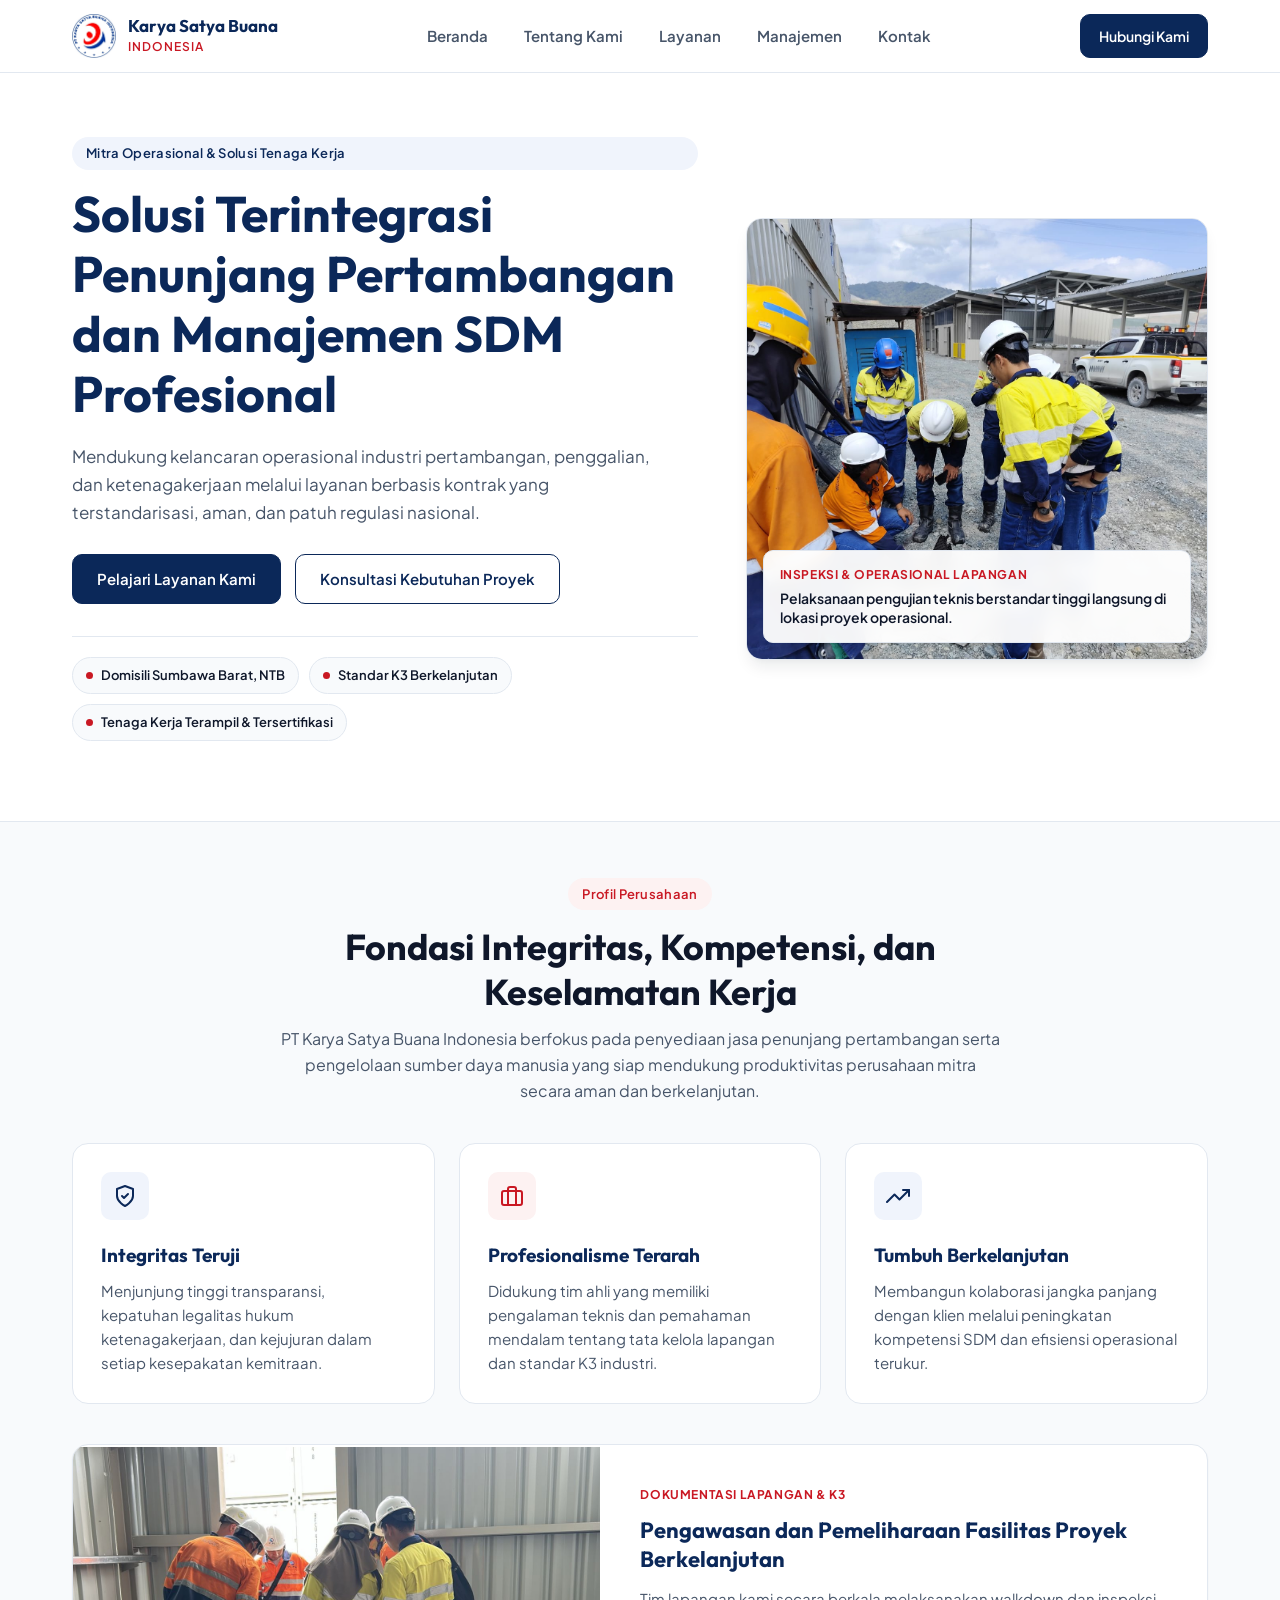
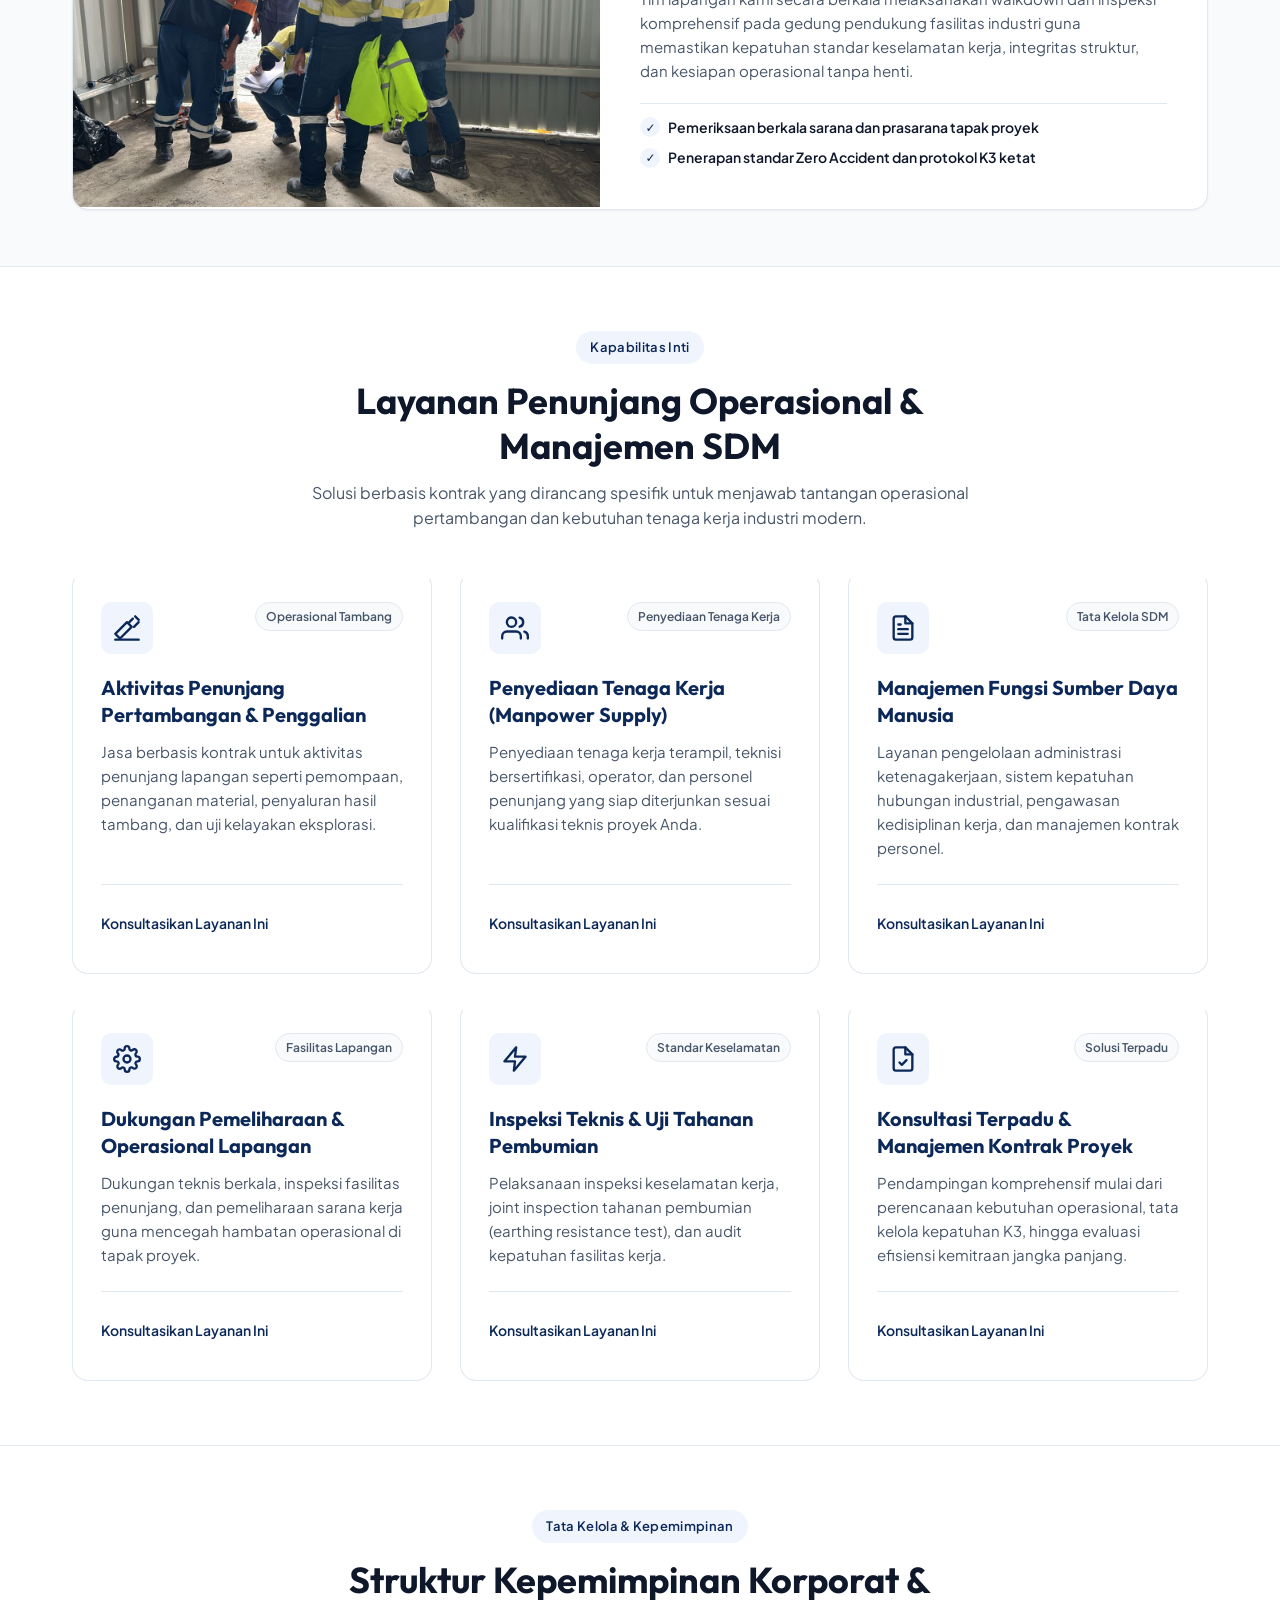
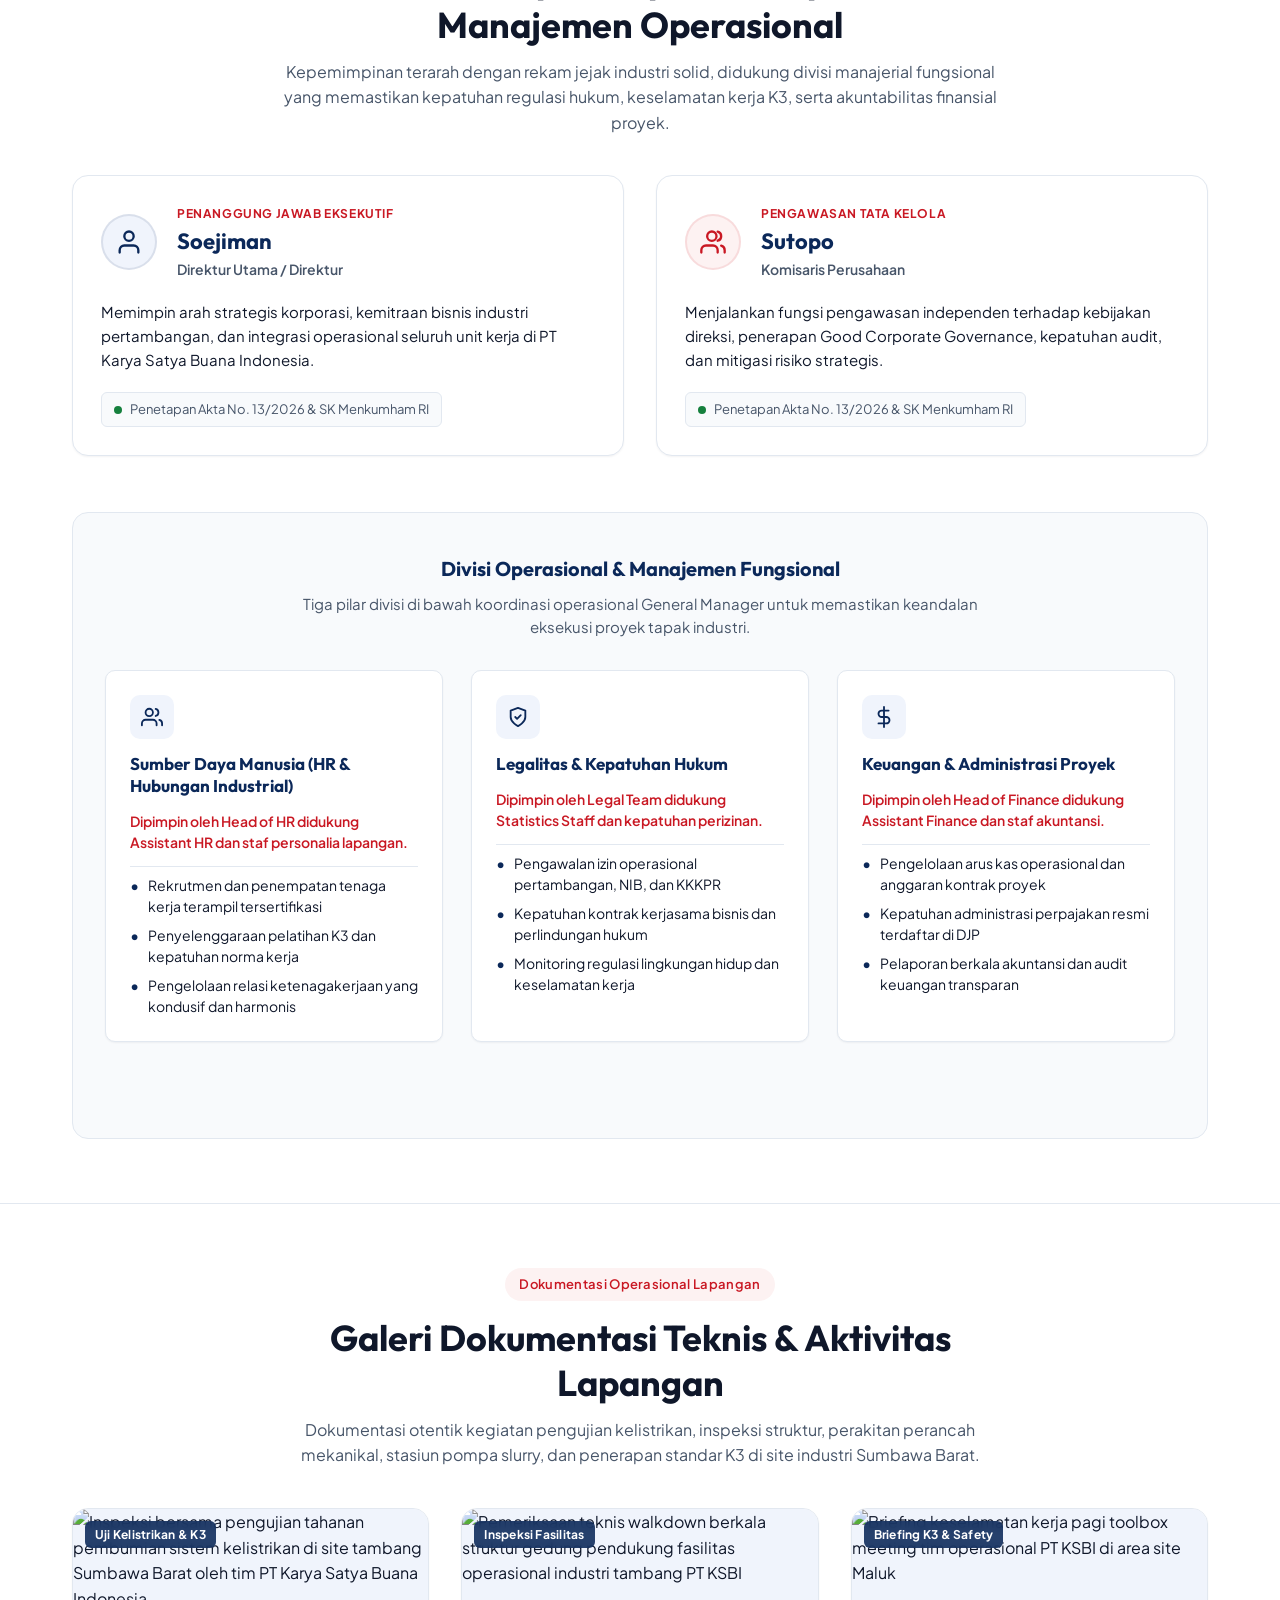
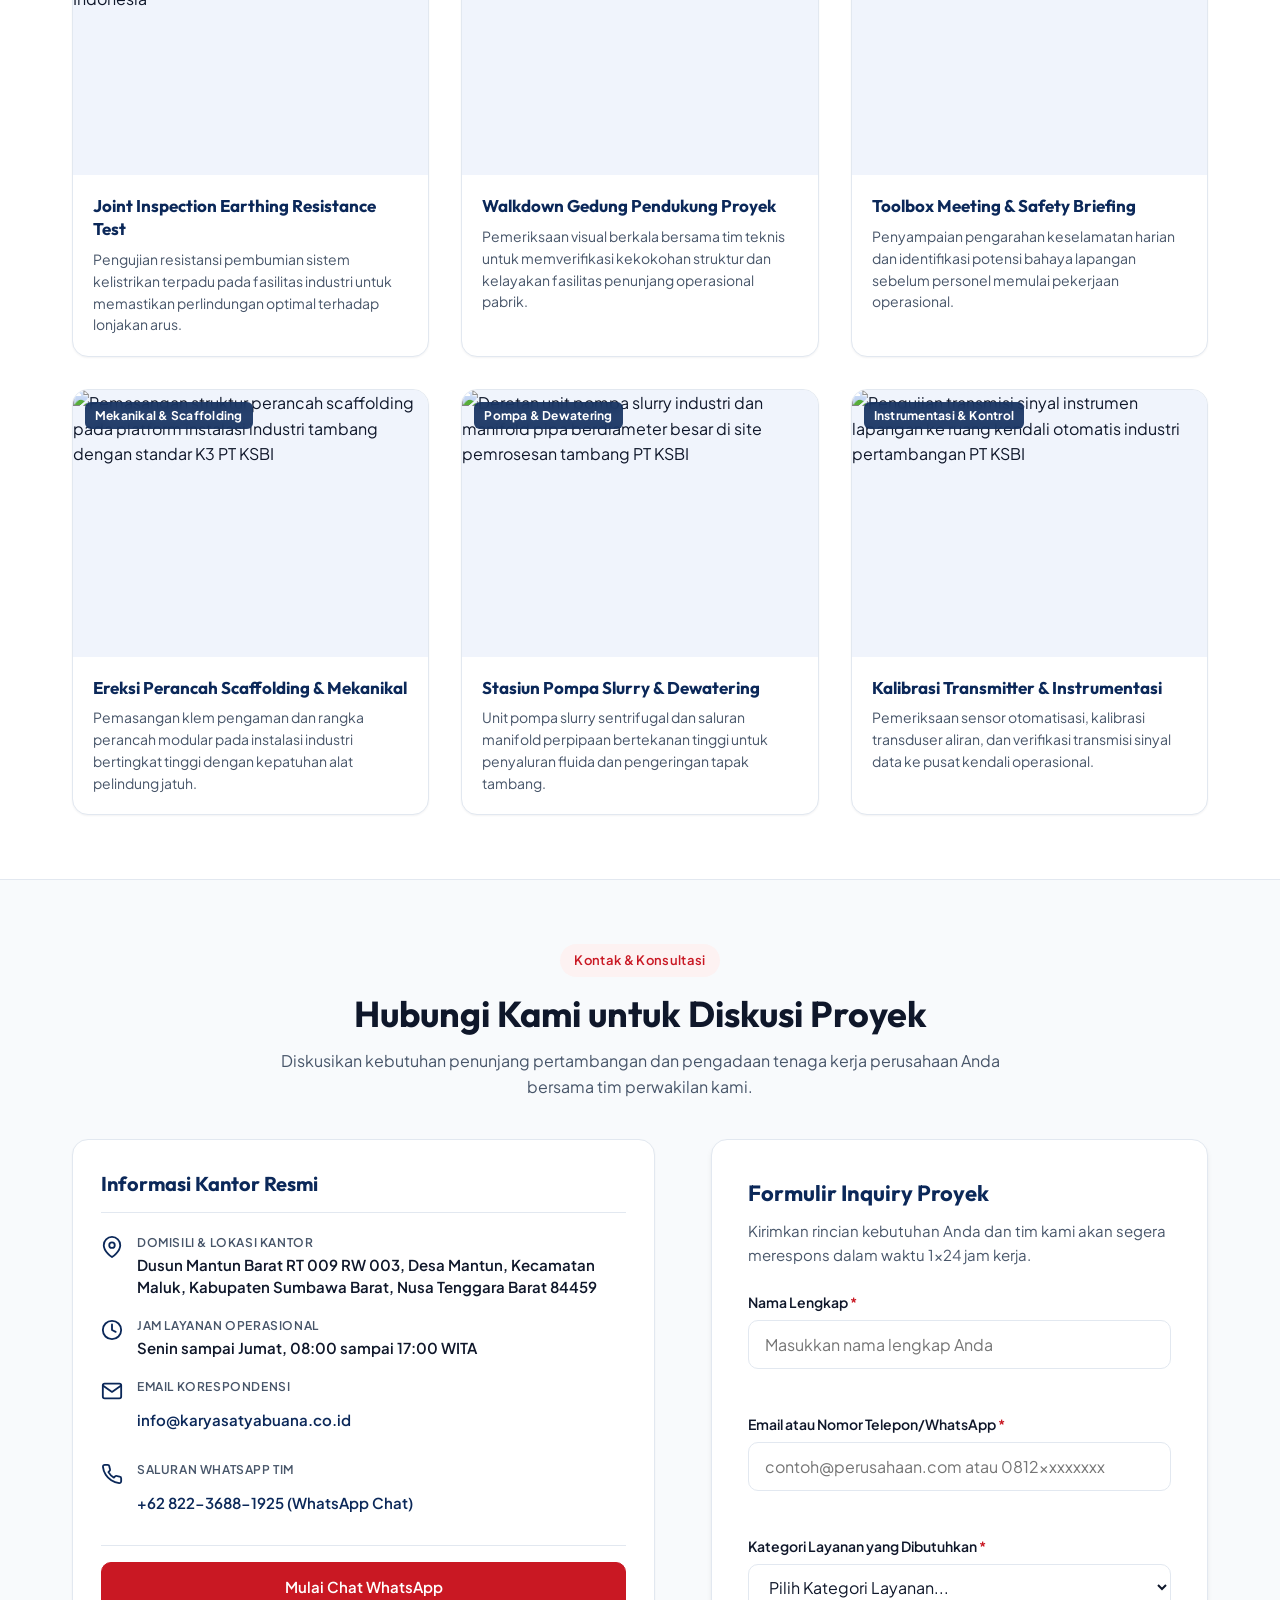
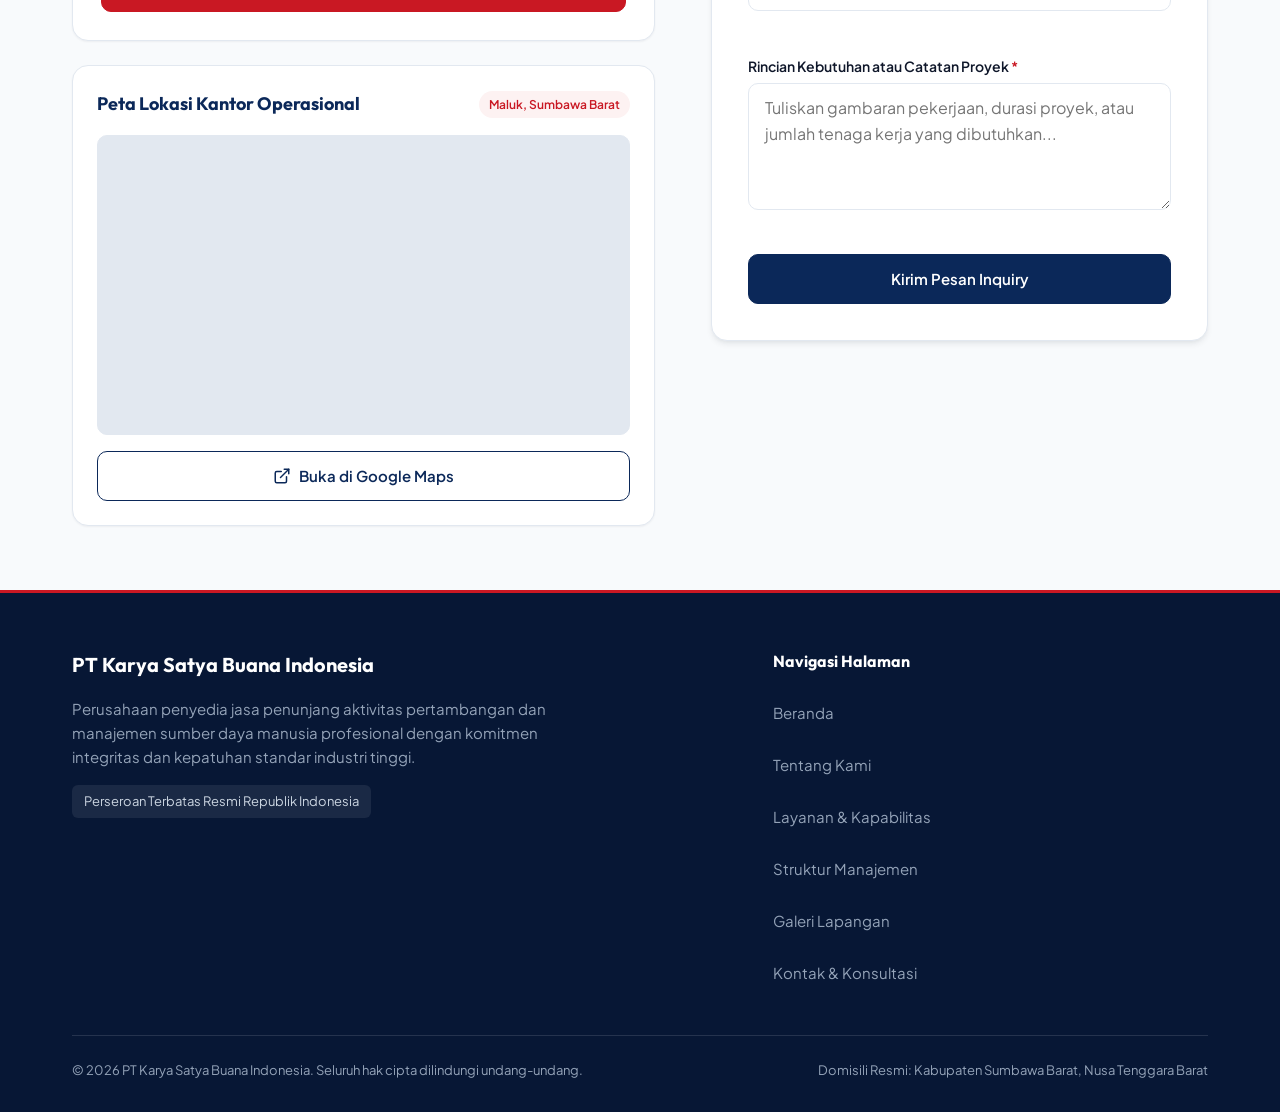
==== index.html @ 4c1ae4a9 "initial commit" ====
<!DOCTYPE html>
<html lang="id">
<head>
  <meta charset="UTF-8">
  <meta name="viewport" content="width=device-width, initial-scale=1.0">
  <title>Penunjang Tambang &amp; SDM | PT Karya Satya Buana Indonesia</title>
  <meta name="description" content="Layanan penunjang pertambangan dan penyediaan tenaga kerja profesional terintegrasi di Sumbawa Barat, NTB. Konsultasikan kebutuhan proyek industri Anda.">
  <meta property="og:title" content="PT Karya Satya Buana Indonesia | Penunjang Pertambangan &amp; Solusi SDM">
  <meta property="og:description" content="Mitra terpercaya untuk layanan penunjang operasional pertambangan dan penyediaan tenaga kerja terampil di Indonesia.">
  <meta property="og:type" content="website">
  <meta property="og:url" content="https://karyasatyabuana.co.id/">
  <meta property="og:image" content="https://karyasatyabuana.co.id/assets/images/hero-inspection.jpeg">
  <meta property="og:image:width" content="1200">
  <meta property="og:image:height" content="630">
  <meta property="og:image:alt" content="Inspeksi operasional lapangan PT Karya Satya Buana Indonesia">
  <meta name="twitter:card" content="summary_large_image">
  <meta name="twitter:title" content="PT Karya Satya Buana Indonesia">
  <meta name="twitter:description" content="Mitra terpercaya untuk layanan penunjang operasional pertambangan dan penyediaan tenaga kerja terampil di Indonesia.">
  <meta name="twitter:image" content="https://karyasatyabuana.co.id/assets/images/hero-inspection.jpeg">
  <link rel="canonical" href="https://karyasatyabuana.co.id/">
  <link rel="icon" type="image/x-icon" href="favicon.ico">
  <link rel="preconnect" href="https://fonts.googleapis.com">
  <link rel="preconnect" href="https://fonts.gstatic.com" crossorigin>
  <link href="https://fonts.googleapis.com/css2?family=Outfit:wght@600;700;800&family=Plus+Jakarta+Sans:wght@400;500;600;700&display=swap" rel="stylesheet">
  <link rel="stylesheet" href="assets/css/style.css">
  <script type="application/ld+json">
  {
    "@context": "https://schema.org",
    "@type": "LocalBusiness",
    "name": "PT Karya Satya Buana Indonesia",
    "legalName": "PT Karya Satya Buana Indonesia",
    "taxID": "1000000010129264",
    "url": "https://karyasatyabuana.co.id/",
    "logo": "https://karyasatyabuana.co.id/assets/images/logo.jpeg",
    "image": "https://karyasatyabuana.co.id/assets/images/hero-inspection.jpeg",
    "description": "Jasa penunjang pertambangan, konstruksi gedung industri, serta penyediaan tenaga kerja profesional dan manajemen SDM terintegrasi di Kabupaten Sumbawa Barat, Nusa Tenggara Barat.",
    "hasMap": "https://www.google.com/maps?q=-8.91113,116.75098",
    "geo": {
      "@type": "GeoCoordinates",
      "latitude": -8.911130,
      "longitude": 116.750980
    },
    "address": {
      "@type": "PostalAddress",
      "streetAddress": "Dusun Mantun Barat, RT 009 RW 003, Desa Mantun",
      "addressLocality": "Maluk, Sumbawa Barat",
      "addressRegion": "Nusa Tenggara Barat",
      "postalCode": "84459",
      "addressCountry": "ID"
    },
    "contactPoint": {
      "@type": "ContactPoint",
      "telephone": "+62-822-3688-1925",
      "contactType": "customer service",
      "email": "info@karyasatyabuana.co.id",
      "availableLanguage": ["Indonesian", "English"]
    },
    "founder": [
      {
        "@type": "Person",
        "name": "Soejiman",
        "jobTitle": "Direktur"
      },
      {
        "@type": "Person",
        "name": "Sutopo",
        "jobTitle": "Komisaris"
      }
    ],
    "employee": [
      {
        "@type": "Person",
        "name": "Soejiman",
        "jobTitle": "Direktur Utama"
      },
      {
        "@type": "Person",
        "name": "Sutopo",
        "jobTitle": "Komisaris Perusahaan"
      }
    ],
    "sameAs": [
      "https://wa.me/6282236881925"
    ],
    "areaServed": "Indonesia",
    "openingHours": "Mo-Fr 08:00-17:00"
  }
  </script>
  <script src="assets/js/main.js" defer></script>
</head>
<body>
  <a href="#main-content" class="skip-link">Menuju ke Konten Utama</a>

  <header class="site-header" id="site-header">
    <div class="container site-header__inner">
      <a href="#hero" class="brand-link" aria-label="Beranda PT Karya Satya Buana Indonesia">
        <img src="assets/images/logo.jpeg" alt="Logo PT Karya Satya Buana Indonesia" class="brand-logo" width="44" height="44">
        <span class="brand-text">
          <span class="brand-text__title">Karya Satya Buana</span>
          <span class="brand-text__subtitle">Indonesia</span>
        </span>
      </a>

      <nav class="desktop-nav" aria-label="Navigasi Utama">
        <ul class="desktop-nav__list">
          <li><a href="#hero" class="nav-link">Beranda</a></li>
          <li><a href="#about" class="nav-link">Tentang Kami</a></li>
          <li><a href="#services" class="nav-link">Layanan</a></li>
          <li><a href="#management" class="nav-link">Manajemen</a></li>
          <li><a href="#contact" class="nav-link">Kontak</a></li>
        </ul>
      </nav>

      <div class="desktop-actions">
        <a href="#contact" class="btn btn--primary btn--compact">Hubungi Kami</a>
      </div>

      <button type="button" class="menu-toggle" id="menu-toggle" aria-expanded="false" aria-controls="mobile-drawer" aria-label="Buka Menu Navigasi">
        <svg class="menu-toggle__icon" viewBox="0 0 24 24" fill="none" stroke="currentColor" stroke-width="2" stroke-linecap="round" stroke-linejoin="round" aria-hidden="true">
          <line x1="3" y1="6" x2="21" y2="6"></line>
          <line x1="3" y1="12" x2="21" y2="12"></line>
          <line x1="3" y1="18" x2="21" y2="18"></line>
        </svg>
      </button>
    </div>
  </header>

  <div class="drawer-backdrop" id="drawer-backdrop" aria-hidden="true"></div>

  <aside class="mobile-drawer" id="mobile-drawer" role="dialog" aria-modal="true" aria-label="Menu Navigasi Mobile" aria-hidden="true">
    <div class="mobile-drawer__header">
      <div class="brand-text">
        <span class="brand-text__title">PT KSBI</span>
        <span class="brand-text__subtitle">Menu Navigasi</span>
      </div>
      <button type="button" class="drawer-close" id="drawer-close" aria-label="Tutup Menu Navigasi">
        <svg viewBox="0 0 24 24" width="22" height="22" fill="none" stroke="currentColor" stroke-width="2" stroke-linecap="round" stroke-linejoin="round" aria-hidden="true">
          <line x1="18" y1="6" x2="6" y2="18"></line>
          <line x1="6" y1="6" x2="18" y2="18"></line>
        </svg>
      </button>
    </div>

    <nav class="mobile-drawer__nav">
      <a href="#hero" class="mobile-nav-link">Beranda</a>
      <a href="#about" class="mobile-nav-link">Tentang Kami</a>
      <a href="#services" class="mobile-nav-link">Layanan</a>
      <a href="#management" class="mobile-nav-link">Manajemen</a>
      <a href="#contact" class="mobile-nav-link">Kontak</a>
    </nav>

    <div class="mobile-drawer__footer">
      <a href="https://wa.me/6282236881925?text=Halo%20Tim%20PT%20Karya%20Satya%20Buana%20Indonesia%2C%20saya%20tertarik%20untuk%20mengetahui%20layanan%20penunjang%20operasional%20perusahaan." class="btn btn--accent btn--compact mobile-nav-link" target="_blank" rel="noopener noreferrer">WhatsApp Cepat</a>
      <a href="#contact" class="btn btn--primary btn--compact mobile-nav-link">Kirim Pesan Inquiry</a>
    </div>
  </aside>

  <main id="main-content" tabindex="-1">

    <section class="hero-section" id="hero" tabindex="-1" aria-labelledby="hero-title">
      <div class="container">
        <div class="hero-grid">
          <div class="hero-content">
            <div class="section-badge">
              <span>Mitra Operasional &amp; Solusi Tenaga Kerja</span>
            </div>
            <h1 class="hero-title" id="hero-title">Solusi Terintegrasi Penunjang Pertambangan dan Manajemen SDM Profesional</h1>
            <p class="hero-lead">Mendukung kelancaran operasional industri pertambangan, penggalian, dan ketenagakerjaan melalui layanan berbasis kontrak yang terstandarisasi, aman, dan patuh regulasi nasional.</p>
            <div class="hero-actions">
              <a href="#services" class="btn btn--primary">Pelajari Layanan Kami</a>
              <a href="#contact" class="btn btn--secondary">Konsultasi Kebutuhan Proyek</a>
            </div>
            <div class="hero-highlights">
              <div class="highlight-pill">
                <span class="highlight-pill__dot" aria-hidden="true"></span>
                <span>Domisili Sumbawa Barat, NTB</span>
              </div>
              <div class="highlight-pill">
                <span class="highlight-pill__dot" aria-hidden="true"></span>
                <span>Standar K3 Berkelanjutan</span>
              </div>
              <div class="highlight-pill">
                <span class="highlight-pill__dot" aria-hidden="true"></span>
                <span>Tenaga Kerja Terampil &amp; Tersertifikasi</span>
              </div>
            </div>
          </div>

          <div class="hero-visual">
            <img src="assets/images/hero-inspection.jpeg" alt="Tim teknisi dan pengawas PT Karya Satya Buana Indonesia saat uji earthing resistance dan inspeksi fasilitas industri" class="hero-visual__image" width="600" height="440">
            <div class="hero-visual__card">
              <div class="hero-visual__badge">Inspeksi &amp; Operasional Lapangan</div>
              <div class="hero-visual__caption">Pelaksanaan pengujian teknis berstandar tinggi langsung di lokasi proyek operasional.</div>
            </div>
          </div>
        </div>
      </div>
    </section>

    <section class="about-section" id="about" tabindex="-1" aria-labelledby="about-title">
      <div class="container">
        <div class="section-header">
          <div class="section-badge section-badge--accent">
            <span>Profil Perusahaan</span>
          </div>
          <h2 class="section-title" id="about-title">Fondasi Integritas, Kompetensi, dan Keselamatan Kerja</h2>
          <p class="section-description">PT Karya Satya Buana Indonesia berfokus pada penyediaan jasa penunjang pertambangan serta pengelolaan sumber daya manusia yang siap mendukung produktivitas perusahaan mitra secara aman dan berkelanjutan.</p>
        </div>

        <div class="about-grid">
          <div class="value-card">
            <div class="value-card__icon-box" aria-hidden="true">
              <svg class="value-card__icon" viewBox="0 0 24 24" fill="none" stroke="currentColor" stroke-width="2" stroke-linecap="round" stroke-linejoin="round">
                <path d="M12 22s8-4 8-10V5l-8-3-8 3v7c0 6 8 10 8 10z"></path>
                <polyline points="9 12 11 14 15 10"></polyline>
              </svg>
            </div>
            <h3 class="value-card__title">Integritas Teruji</h3>
            <p class="value-card__description">Menjunjung tinggi transparansi, kepatuhan legalitas hukum ketenagakerjaan, dan kejujuran dalam setiap kesepakatan kemitraan.</p>
          </div>

          <div class="value-card">
            <div class="value-card__icon-box value-card__icon-box--accent" aria-hidden="true">
              <svg class="value-card__icon" viewBox="0 0 24 24" fill="none" stroke="currentColor" stroke-width="2" stroke-linecap="round" stroke-linejoin="round">
                <rect x="2" y="7" width="20" height="14" rx="2" ry="2"></rect>
                <path d="M16 21V5a2 2 0 0 0-2-2h-4a2 2 0 0 0-2 2v16"></path>
              </svg>
            </div>
            <h3 class="value-card__title">Profesionalisme Terarah</h3>
            <p class="value-card__description">Didukung tim ahli yang memiliki pengalaman teknis dan pemahaman mendalam tentang tata kelola lapangan dan standar K3 industri.</p>
          </div>

          <div class="value-card">
            <div class="value-card__icon-box" aria-hidden="true">
              <svg class="value-card__icon" viewBox="0 0 24 24" fill="none" stroke="currentColor" stroke-width="2" stroke-linecap="round" stroke-linejoin="round">
                <polyline points="23 6 13.5 15.5 8.5 10.5 1 18"></polyline>
                <polyline points="17 6 23 6 23 12"></polyline>
              </svg>
            </div>
            <h3 class="value-card__title">Tumbuh Berkelanjutan</h3>
            <p class="value-card__description">Membangun kolaborasi jangka panjang dengan klien melalui peningkatan kompetensi SDM dan efisiensi operasional terukur.</p>
          </div>
        </div>

        <div class="operation-showcase">
          <div class="operation-showcase__image-container">
            <img src="assets/images/walkdown.jpeg" alt="Dokumentasi walkdown berkala gedung pendukung operasional pertambangan oleh tim PT Karya Satya Buana Indonesia" class="operation-showcase__image" width="560" height="360" loading="lazy">
          </div>
          <div class="operation-showcase__content">
            <span class="operation-showcase__tag">Dokumentasi Lapangan &amp; K3</span>
            <h3 class="operation-showcase__title">Pengawasan dan Pemeliharaan Fasilitas Proyek Berkelanjutan</h3>
            <p class="operation-showcase__description">Tim lapangan kami secara berkala melaksanakan walkdown dan inspeksi komprehensif pada gedung pendukung fasilitas industri guna memastikan kepatuhan standar keselamatan kerja, integritas struktur, dan kesiapan operasional tanpa henti.</p>
            <div class="operation-showcase__points">
              <div class="operation-showcase__point">
                <span class="operation-showcase__bullet" aria-hidden="true">&check;</span>
                <span>Pemeriksaan berkala sarana dan prasarana tapak proyek</span>
              </div>
              <div class="operation-showcase__point">
                <span class="operation-showcase__bullet" aria-hidden="true">&check;</span>
                <span>Penerapan standar Zero Accident dan protokol K3 ketat</span>
              </div>
            </div>
          </div>
        </div>
      </div>
    </section>

    <section class="services-section" id="services" tabindex="-1" aria-labelledby="services-title">
      <div class="container">
        <div class="section-header">
          <div class="section-badge">
            <span>Kapabilitas Inti</span>
          </div>
          <h2 class="section-title" id="services-title">Layanan Penunjang Operasional &amp; Manajemen SDM</h2>
          <p class="section-description">Solusi berbasis kontrak yang dirancang spesifik untuk menjawab tantangan operasional pertambangan dan kebutuhan tenaga kerja industri modern.</p>
        </div>

        <div class="services-grid">
          <article class="service-card">
            <div>
              <div class="service-card__top">
                <div class="service-card__icon-box" aria-hidden="true">
                  <svg class="service-card__icon" viewBox="0 0 24 24" fill="none" stroke="currentColor" stroke-width="2" stroke-linecap="round" stroke-linejoin="round">
                    <path d="M2 17l10-10 4 4-10 10z"></path>
                    <path d="m18 11 4-4"></path>
                    <path d="m14 7 3-3"></path>
                    <path d="m19 2 3 3"></path>
                    <path d="M2 22h20"></path>
                  </svg>
                </div>
                <span class="service-card__tag">Operasional Tambang</span>
              </div>
              <h3 class="service-card__title">Aktivitas Penunjang Pertambangan &amp; Penggalian</h3>
              <p class="service-card__description">Jasa berbasis kontrak untuk aktivitas penunjang lapangan seperti pemompaan, penanganan material, penyaluran hasil tambang, dan uji kelayakan eksplorasi.</p>
            </div>
            <div class="service-card__action">
              <a href="#contact" class="service-card__link" data-service="Aktivitas Penunjang Pertambangan">Konsultasikan Layanan Ini</a>
            </div>
          </article>

          <article class="service-card">
            <div>
              <div class="service-card__top">
                <div class="service-card__icon-box" aria-hidden="true">
                  <svg class="service-card__icon" viewBox="0 0 24 24" fill="none" stroke="currentColor" stroke-width="2" stroke-linecap="round" stroke-linejoin="round">
                    <path d="M17 21v-2a4 4 0 0 0-4-4H5a4 4 0 0 0-4 4v2"></path>
                    <circle cx="9" cy="7" r="4"></circle>
                    <path d="M23 21v-2a4 4 0 0 0-3-3.87"></path>
                    <path d="M16 3.13a4 4 0 0 1 0 7.75"></path>
                  </svg>
                </div>
                <span class="service-card__tag">Penyediaan Tenaga Kerja</span>
              </div>
              <h3 class="service-card__title">Penyediaan Tenaga Kerja (Manpower Supply)</h3>
              <p class="service-card__description">Penyediaan tenaga kerja terampil, teknisi bersertifikasi, operator, dan personel penunjang yang siap diterjunkan sesuai kualifikasi teknis proyek Anda.</p>
            </div>
            <div class="service-card__action">
              <a href="#contact" class="service-card__link" data-service="Penyediaan Tenaga Kerja">Konsultasikan Layanan Ini</a>
            </div>
          </article>

          <article class="service-card">
            <div>
              <div class="service-card__top">
                <div class="service-card__icon-box" aria-hidden="true">
                  <svg class="service-card__icon" viewBox="0 0 24 24" fill="none" stroke="currentColor" stroke-width="2" stroke-linecap="round" stroke-linejoin="round">
                    <path d="M14 2H6a2 2 0 0 0-2 2v16a2 2 0 0 0 2 2h12a2 2 0 0 0 2-2V8z"></path>
                    <polyline points="14 2 14 8 20 8"></polyline>
                    <line x1="16" y1="13" x2="8" y2="13"></line>
                    <line x1="16" y1="17" x2="8" y2="17"></line>
                    <polyline points="10 9 9 9 8 9"></polyline>
                  </svg>
                </div>
                <span class="service-card__tag">Tata Kelola SDM</span>
              </div>
              <h3 class="service-card__title">Manajemen Fungsi Sumber Daya Manusia</h3>
              <p class="service-card__description">Layanan pengelolaan administrasi ketenagakerjaan, sistem kepatuhan hubungan industrial, pengawasan kedisiplinan kerja, dan manajemen kontrak personel.</p>
            </div>
            <div class="service-card__action">
              <a href="#contact" class="service-card__link" data-service="Manajemen Fungsi SDM">Konsultasikan Layanan Ini</a>
            </div>
          </article>

          <article class="service-card">
            <div>
              <div class="service-card__top">
                <div class="service-card__icon-box" aria-hidden="true">
                  <svg class="service-card__icon" viewBox="0 0 24 24" fill="none" stroke="currentColor" stroke-width="2" stroke-linecap="round" stroke-linejoin="round">
                    <circle cx="12" cy="12" r="3"></circle>
                    <path d="M19.4 15a1.65 1.65 0 0 0 .33 1.82l.06.06a2 2 0 0 1 0 2.83 2 2 0 0 1-2.83 0l-.06-.06a1.65 1.65 0 0 0-1.82-.33 1.65 1.65 0 0 0-1 1.51V21a2 2 0 0 1-2 2 2 2 0 0 1-2-2v-.09A1.65 1.65 0 0 0 9 19.4a1.65 1.65 0 0 0-1.82.33l-.06.06a2 2 0 0 1-2.83 0 2 2 0 0 1 0-2.83l.06-.06a1.65 1.65 0 0 0 .33-1.82 1.65 1.65 0 0 0-1.51-1H3a2 2 0 0 1-2-2 2 2 0 0 1 2-2h.09A1.65 1.65 0 0 0 4.6 9a1.65 1.65 0 0 0-.33-1.82l-.06-.06a2 2 0 0 1 0-2.83 2 2 0 0 1 2.83 0l.06.06a1.65 1.65 0 0 0 1.82.33H9a1.65 1.65 0 0 0 1-1.51V3a2 2 0 0 1 2-2 2 2 0 0 1 2 2v.09a1.65 1.65 0 0 0 1 1.51 1.65 1.65 0 0 0 1.82-.33l.06-.06a2 2 0 0 1 2.83 0 2 2 0 0 1 0 2.83l-.06.06a1.65 1.65 0 0 0-.33 1.82V9a1.65 1.65 0 0 0 1.51 1H21a2 2 0 0 1 2 2 2 2 0 0 1-2 2h-.09a1.65 1.65 0 0 0-1.51 1z"></path>
                  </svg>
                </div>
                <span class="service-card__tag">Fasilitas Lapangan</span>
              </div>
              <h3 class="service-card__title">Dukungan Pemeliharaan &amp; Operasional Lapangan</h3>
              <p class="service-card__description">Dukungan teknis berkala, inspeksi fasilitas penunjang, dan pemeliharaan sarana kerja guna mencegah hambatan operasional di tapak proyek.</p>
            </div>
            <div class="service-card__action">
              <a href="#contact" class="service-card__link" data-service="Pemeliharaan Lapangan">Konsultasikan Layanan Ini</a>
            </div>
          </article>

          <article class="service-card">
            <div>
              <div class="service-card__top">
                <div class="service-card__icon-box" aria-hidden="true">
                  <svg class="service-card__icon" viewBox="0 0 24 24" fill="none" stroke="currentColor" stroke-width="2" stroke-linecap="round" stroke-linejoin="round">
                    <polygon points="13 2 3 14 12 14 11 22 21 10 12 10 13 2"></polygon>
                  </svg>
                </div>
                <span class="service-card__tag">Standar Keselamatan</span>
              </div>
              <h3 class="service-card__title">Inspeksi Teknis &amp; Uji Tahanan Pembumian</h3>
              <p class="service-card__description">Pelaksanaan inspeksi keselamatan kerja, joint inspection tahanan pembumian (earthing resistance test), dan audit kepatuhan fasilitas kerja.</p>
            </div>
            <div class="service-card__action">
              <a href="#contact" class="service-card__link" data-service="Inspeksi Teknis">Konsultasikan Layanan Ini</a>
            </div>
          </article>

          <article class="service-card">
            <div>
              <div class="service-card__top">
                <div class="service-card__icon-box" aria-hidden="true">
                  <svg class="service-card__icon" viewBox="0 0 24 24" fill="none" stroke="currentColor" stroke-width="2" stroke-linecap="round" stroke-linejoin="round">
                    <path d="M14 2H6a2 2 0 0 0-2 2v16a2 2 0 0 0 2 2h12a2 2 0 0 0 2-2V8z"></path>
                    <polyline points="14 2 14 8 20 8"></polyline>
                    <path d="M9 15l2 2 4-4"></path>
                  </svg>
                </div>
                <span class="service-card__tag">Solusi Terpadu</span>
              </div>
              <h3 class="service-card__title">Konsultasi Terpadu &amp; Manajemen Kontrak Proyek</h3>
              <p class="service-card__description">Pendampingan komprehensif mulai dari perencanaan kebutuhan operasional, tata kelola kepatuhan K3, hingga evaluasi efisiensi kemitraan jangka panjang.</p>
            </div>
            <div class="service-card__action">
              <a href="#contact" class="service-card__link" data-service="Konsultasi Terpadu">Konsultasikan Layanan Ini</a>
            </div>
          </article>
        </div>
      </div>
    </section>

    <section class="management-section" id="management" tabindex="-1" aria-labelledby="management-title">
      <div class="container">
        <div class="section-header">
          <div class="section-badge">
            <span>Tata Kelola &amp; Kepemimpinan</span>
          </div>
          <h2 class="section-title" id="management-title">Struktur Kepemimpinan Korporat &amp; Manajemen Operasional</h2>
          <p class="section-description">Kepemimpinan terarah dengan rekam jejak industri solid, didukung divisi manajerial fungsional yang memastikan kepatuhan regulasi hukum, keselamatan kerja K3, serta akuntabilitas finansial proyek.</p>
        </div>

        <div class="leadership-grid management-grid">
          <article class="leadership-card management-card">
            <div class="leadership-card__header">
              <div class="leadership-card__avatar-box" aria-hidden="true">
                <svg class="leadership-card__avatar-icon" viewBox="0 0 24 24" fill="none" stroke="currentColor" stroke-width="2" stroke-linecap="round" stroke-linejoin="round">
                  <path d="M20 21v-2a4 4 0 0 0-4-4H8a4 4 0 0 0-4 4v2"></path>
                  <circle cx="12" cy="7" r="4"></circle>
                </svg>
              </div>
              <div class="leadership-card__meta">
                <span class="leadership-card__role-tag">Penanggung Jawab Eksekutif</span>
                <h3 class="leadership-card__name">Soejiman</h3>
                <div class="leadership-card__position">Direktur Utama / Direktur</div>
              </div>
            </div>
            <p class="leadership-card__bio">Memimpin arah strategis korporasi, kemitraan bisnis industri pertambangan, dan integrasi operasional seluruh unit kerja di PT Karya Satya Buana Indonesia.</p>
            <div class="leadership-card__legal-badge">
              <span class="legal-badge__dot" aria-hidden="true"></span>
              <span>Penetapan Akta No. 13/2026 &amp; SK Menkumham RI</span>
            </div>
          </article>

          <article class="leadership-card management-card">
            <div class="leadership-card__header">
              <div class="leadership-card__avatar-box leadership-card__avatar-box--accent" aria-hidden="true">
                <svg class="leadership-card__avatar-icon" viewBox="0 0 24 24" fill="none" stroke="currentColor" stroke-width="2" stroke-linecap="round" stroke-linejoin="round">
                  <path d="M16 21v-2a4 4 0 0 0-4-4H6a4 4 0 0 0-4 4v2"></path>
                  <circle cx="11" cy="7" r="4"></circle>
                  <path d="M22 21v-2a4 4 0 0 0-3-3.87"></path>
                  <path d="M16 3.13a4 4 0 0 1 0 7.75"></path>
                </svg>
              </div>
              <div class="leadership-card__meta">
                <span class="leadership-card__role-tag">Pengawasan Tata Kelola</span>
                <h3 class="leadership-card__name">Sutopo</h3>
                <div class="leadership-card__position">Komisaris Perusahaan</div>
              </div>
            </div>
            <p class="leadership-card__bio">Menjalankan fungsi pengawasan independen terhadap kebijakan direksi, penerapan Good Corporate Governance, kepatuhan audit, dan mitigasi risiko strategis.</p>
            <div class="leadership-card__legal-badge">
              <span class="legal-badge__dot" aria-hidden="true"></span>
              <span>Penetapan Akta No. 13/2026 &amp; SK Menkumham RI</span>
            </div>
          </article>
        </div>

        <div class="management-divisions">
          <div class="divisions-header">
            <h3 class="divisions-title">Divisi Operasional &amp; Manajemen Fungsional</h3>
            <p class="divisions-subtitle">Tiga pilar divisi di bawah koordinasi operasional General Manager untuk memastikan keandalan eksekusi proyek tapak industri.</p>
          </div>

          <div class="divisions-grid management-grid">
            <div class="division-card management-card">
              <div class="division-card__icon-box" aria-hidden="true">
                <svg class="division-card__icon" viewBox="0 0 24 24" fill="none" stroke="currentColor" stroke-width="2" stroke-linecap="round" stroke-linejoin="round">
                  <path d="M17 21v-2a4 4 0 0 0-4-4H5a4 4 0 0 0-4 4v2"></path>
                  <circle cx="9" cy="7" r="4"></circle>
                  <path d="M23 21v-2a4 4 0 0 0-3-3.87"></path>
                  <path d="M16 3.13a4 4 0 0 1 0 7.75"></path>
                </svg>
              </div>
              <h4 class="division-card__title">Sumber Daya Manusia (HR &amp; Hubungan Industrial)</h4>
              <p class="division-card__lead">Dipimpin oleh Head of HR didukung Assistant HR dan staf personalia lapangan.</p>
              <ul class="division-card__list">
                <li>Rekrutmen dan penempatan tenaga kerja terampil tersertifikasi</li>
                <li>Penyelenggaraan pelatihan K3 dan kepatuhan norma kerja</li>
                <li>Pengelolaan relasi ketenagakerjaan yang kondusif dan harmonis</li>
              </ul>
            </div>

            <div class="division-card management-card">
              <div class="division-card__icon-box" aria-hidden="true">
                <svg class="division-card__icon" viewBox="0 0 24 24" fill="none" stroke="currentColor" stroke-width="2" stroke-linecap="round" stroke-linejoin="round">
                  <path d="M12 22s8-4 8-10V5l-8-3-8 3v7c0 6 8 10 8 10z"></path>
                  <polyline points="9 12 11 14 15 10"></polyline>
                </svg>
              </div>
              <h4 class="division-card__title">Legalitas &amp; Kepatuhan Hukum</h4>
              <p class="division-card__lead">Dipimpin oleh Legal Team didukung Statistics Staff dan kepatuhan perizinan.</p>
              <ul class="division-card__list">
                <li>Pengawalan izin operasional pertambangan, NIB, dan KKKPR</li>
                <li>Kepatuhan kontrak kerjasama bisnis dan perlindungan hukum</li>
                <li>Monitoring regulasi lingkungan hidup dan keselamatan kerja</li>
              </ul>
            </div>

            <div class="division-card management-card">
              <div class="division-card__icon-box" aria-hidden="true">
                <svg class="division-card__icon" viewBox="0 0 24 24" fill="none" stroke="currentColor" stroke-width="2" stroke-linecap="round" stroke-linejoin="round">
                  <line x1="12" y1="1" x2="12" y2="23"></line>
                  <path d="M17 5H9.5a3.5 3.5 0 0 0 0 7h5a3.5 3.5 0 0 1 0 7H6"></path>
                </svg>
              </div>
              <h4 class="division-card__title">Keuangan &amp; Administrasi Proyek</h4>
              <p class="division-card__lead">Dipimpin oleh Head of Finance didukung Assistant Finance dan staf akuntansi.</p>
              <ul class="division-card__list">
                <li>Pengelolaan arus kas operasional dan anggaran kontrak proyek</li>
                <li>Kepatuhan administrasi perpajakan resmi terdaftar di DJP</li>
                <li>Pelaporan berkala akuntansi dan audit keuangan transparan</li>
              </ul>
            </div>
          </div>
        </div>
      </div>
    </section>

    <section class="gallery-section" id="gallery" tabindex="-1" aria-labelledby="gallery-title">
      <div class="container">
        <div class="section-header">
          <div class="section-badge section-badge--accent">
            <span>Dokumentasi Operasional Lapangan</span>
          </div>
          <h2 class="section-title" id="gallery-title">Galeri Dokumentasi Teknis &amp; Aktivitas Lapangan</h2>
          <p class="section-description">Dokumentasi otentik kegiatan pengujian kelistrikan, inspeksi struktur, perakitan perancah mekanikal, stasiun pompa slurry, dan penerapan standar K3 di site industri Sumbawa Barat.</p>
        </div>

        <div class="gallery-grid">
          <article class="gallery-card gallery-item">
            <div class="gallery-card__media gallery-item__media">
              <img src="docs/references/images/foto%20pekerja/Join%20inspection%20of%20the%20Earthing%20Resistance%20Test.jpeg" alt="Inspeksi bersama pengujian tahanan pembumian sistem kelistrikan di site tambang Sumbawa Barat oleh tim PT Karya Satya Buana Indonesia" class="gallery-card__img gallery-item__image" width="600" height="450" loading="lazy">
              <span class="gallery-card__badge">Uji Kelistrikan &amp; K3</span>
            </div>
            <div class="gallery-card__content">
              <h3 class="gallery-card__title">Joint Inspection Earthing Resistance Test</h3>
              <p class="gallery-card__caption">Pengujian resistansi pembumian sistem kelistrikan terpadu pada fasilitas industri untuk memastikan perlindungan optimal terhadap lonjakan arus.</p>
            </div>
          </article>

          <article class="gallery-card gallery-item">
            <div class="gallery-card__media gallery-item__media">
              <img src="docs/references/images/foto%20pekerja/Support%20Building%20walkdown%20completed%20today..jpeg" alt="Pemeriksaan teknis walkdown berkala struktur gedung pendukung fasilitas operasional industri tambang PT KSBI" class="gallery-card__img gallery-item__image" width="600" height="450" loading="lazy">
              <span class="gallery-card__badge">Inspeksi Fasilitas</span>
            </div>
            <div class="gallery-card__content">
              <h3 class="gallery-card__title">Walkdown Gedung Pendukung Proyek</h3>
              <p class="gallery-card__caption">Pemeriksaan visual berkala bersama tim teknis untuk memverifikasi kekokohan struktur dan kelayakan fasilitas penunjang operasional pabrik.</p>
            </div>
          </article>

          <article class="gallery-card gallery-item">
            <div class="gallery-card__media gallery-item__media">
              <img src="docs/references/images/foto%20pekerja/WhatsApp%20Image%202026-05-15%20at%209.54.00%20AM.jpeg" alt="Briefing keselamatan kerja pagi toolbox meeting tim operasional PT KSBI di area site Maluk" class="gallery-card__img gallery-item__image" width="600" height="450" loading="lazy">
              <span class="gallery-card__badge">Briefing K3 &amp; Safety</span>
            </div>
            <div class="gallery-card__content">
              <h3 class="gallery-card__title">Toolbox Meeting &amp; Safety Briefing</h3>
              <p class="gallery-card__caption">Penyampaian pengarahan keselamatan harian dan identifikasi potensi bahaya lapangan sebelum personel memulai pekerjaan operasional.</p>
            </div>
          </article>

          <article class="gallery-card gallery-item">
            <div class="gallery-card__media gallery-item__media">
              <img src="docs/references/images/foto%20pekerja/WhatsApp%20Image%202026-06-12%20at%201.51.48%20PM.jpeg" alt="Pemasangan struktur perancah scaffolding pada platform instalasi industri tambang dengan standar K3 PT KSBI" class="gallery-card__img gallery-item__image" width="600" height="450" loading="lazy">
              <span class="gallery-card__badge">Mekanikal &amp; Scaffolding</span>
            </div>
            <div class="gallery-card__content">
              <h3 class="gallery-card__title">Ereksi Perancah Scaffolding &amp; Mekanikal</h3>
              <p class="gallery-card__caption">Pemasangan klem pengaman dan rangka perancah modular pada instalasi industri bertingkat tinggi dengan kepatuhan alat pelindung jatuh.</p>
            </div>
          </article>

          <article class="gallery-card gallery-item">
            <div class="gallery-card__media gallery-item__media">
              <img src="docs/references/images/foto%20pekerja/WhatsApp%20Image%202026-06-12%20at%202.10.45%20PM.jpeg" alt="Deretan unit pompa slurry industri dan manifold pipa berdiameter besar di site pemrosesan tambang PT KSBI" class="gallery-card__img gallery-item__image" width="600" height="450" loading="lazy">
              <span class="gallery-card__badge">Pompa &amp; Dewatering</span>
            </div>
            <div class="gallery-card__content">
              <h3 class="gallery-card__title">Stasiun Pompa Slurry &amp; Dewatering</h3>
              <p class="gallery-card__caption">Unit pompa slurry sentrifugal dan saluran manifold perpipaan bertekanan tinggi untuk penyaluran fluida dan pengeringan tapak tambang.</p>
            </div>
          </article>

          <article class="gallery-card gallery-item">
            <div class="gallery-card__media gallery-item__media">
              <img src="docs/references/images/foto%20pekerja/WhatsApp%20Image%202026-06-12%20at%202.22.49%20PM.jpeg" alt="Pengujian transmisi sinyal instrumen lapangan ke ruang kendali otomatis industri pertambangan PT KSBI" class="gallery-card__img gallery-item__image" width="600" height="450" loading="lazy">
              <span class="gallery-card__badge">Instrumentasi &amp; Kontrol</span>
            </div>
            <div class="gallery-card__content">
              <h3 class="gallery-card__title">Kalibrasi Transmitter &amp; Instrumentasi</h3>
              <p class="gallery-card__caption">Pemeriksaan sensor otomatisasi, kalibrasi transduser aliran, dan verifikasi transmisi sinyal data ke pusat kendali operasional.</p>
            </div>
          </article>
        </div>
      </div>
    </section>

    <section class="contact-section" id="contact" tabindex="-1" aria-labelledby="contact-title">
      <div class="container">
        <div class="section-header">
          <div class="section-badge section-badge--accent">
            <span>Kontak &amp; Konsultasi</span>
          </div>
          <h2 class="section-title" id="contact-title">Hubungi Kami untuk Diskusi Proyek</h2>
          <p class="section-description">Diskusikan kebutuhan penunjang pertambangan dan pengadaan tenaga kerja perusahaan Anda bersama tim perwakilan kami.</p>
        </div>

        <div class="contact-grid">
          <div class="contact-info">
            <div class="contact-card">
              <h3 class="contact-card__title">Informasi Kantor Resmi</h3>
              <ul class="contact-detail-list">
                <li class="contact-detail-item">
                  <svg class="contact-detail-icon" viewBox="0 0 24 24" fill="none" stroke="currentColor" stroke-width="2" stroke-linecap="round" stroke-linejoin="round" aria-hidden="true">
                    <path d="M21 10c0 7-9 13-9 13s-9-6-9-13a9 9 0 0 1 18 0z"></path>
                    <circle cx="12" cy="10" r="3"></circle>
                  </svg>
                  <div class="contact-detail-content">
                    <span class="contact-detail-label">Domisili &amp; Lokasi Kantor</span>
                    <span class="contact-detail-value">Dusun Mantun Barat RT 009 RW 003, Desa Mantun, Kecamatan Maluk, Kabupaten Sumbawa Barat, Nusa Tenggara Barat 84459</span>
                  </div>
                </li>

                <li class="contact-detail-item">
                  <svg class="contact-detail-icon" viewBox="0 0 24 24" fill="none" stroke="currentColor" stroke-width="2" stroke-linecap="round" stroke-linejoin="round" aria-hidden="true">
                    <circle cx="12" cy="12" r="10"></circle>
                    <polyline points="12 6 12 12 16 14"></polyline>
                  </svg>
                  <div class="contact-detail-content">
                    <span class="contact-detail-label">Jam Layanan Operasional</span>
                    <span class="contact-detail-value">Senin sampai Jumat, 08:00 sampai 17:00 WITA</span>
                  </div>
                </li>

                <li class="contact-detail-item">
                  <svg class="contact-detail-icon" viewBox="0 0 24 24" fill="none" stroke="currentColor" stroke-width="2" stroke-linecap="round" stroke-linejoin="round" aria-hidden="true">
                    <path d="M4 4h16c1.1 0 2 .9 2 2v12c0 1.1-.9 2-2 2H4c-1.1 0-2-.9-2-2V6c0-1.1.9-2 2-2z"></path>
                    <polyline points="22,6 12,13 2,6"></polyline>
                  </svg>
                  <div class="contact-detail-content">
                    <span class="contact-detail-label">Email Korespondensi</span>
                    <a href="mailto:info@karyasatyabuana.co.id" class="contact-detail-value contact-detail-link">info@karyasatyabuana.co.id</a>
                  </div>
                </li>

                <li class="contact-detail-item">
                  <svg class="contact-detail-icon" viewBox="0 0 24 24" fill="none" stroke="currentColor" stroke-width="2" stroke-linecap="round" stroke-linejoin="round" aria-hidden="true">
                    <path d="M22 16.92v3a2 2 0 0 1-2.18 2 19.79 19.79 0 0 1-8.63-3.07 19.5 19.5 0 0 1-6-6 19.79 19.79 0 0 1-3.07-8.67A2 2 0 0 1 4.11 2h3a2 2 0 0 1 2 1.72 12.84 12.84 0 0 0 .7 2.81 2 2 0 0 1-.45 2.11L8.09 9.91a16 16 0 0 0 6 6l1.27-1.27a2 2 0 0 1 2.11-.45 12.84 12.84 0 0 0 2.81.7A2 2 0 0 1 22 16.92z"></path>
                  </svg>
                  <div class="contact-detail-content">
                    <span class="contact-detail-label">Saluran WhatsApp Tim</span>
                    <a href="https://wa.me/6282236881925?text=Halo%20Tim%20PT%20Karya%20Satya%20Buana%20Indonesia%2C%20saya%20tertarik%20untuk%20berkonsultasi%20mengenai%20kebutuhan%20operasional%20perusahaan." class="contact-detail-value contact-detail-link" target="_blank" rel="noopener noreferrer">+62 822-3688-1925 (WhatsApp Chat)</a>
                  </div>
                </li>
              </ul>

              <div class="contact-card__cta">
                <a href="https://wa.me/6282236881925?text=Halo%20Tim%20PT%20Karya%20Satya%20Buana%20Indonesia%2C%20saya%20tertarik%20untuk%20berkonsultasi%20mengenai%20kebutuhan%20operasional%20perusahaan." class="btn btn--accent btn--full" target="_blank" rel="noopener noreferrer">Mulai Chat WhatsApp</a>
              </div>
            </div>

            <div class="contact-map-card contact-map">
              <div class="contact-map-header">
                <h4 class="contact-map-title">Peta Lokasi Kantor Operasional</h4>
                <span class="contact-map-badge">Maluk, Sumbawa Barat</span>
              </div>
              <div class="contact-map-wrapper contact-map-container map-wrapper">
                <iframe
                  src="https://maps.google.com/maps?q=-8.91113,116.75098&amp;hl=id&amp;z=15&amp;output=embed"
                  class="contact-map-iframe"
                  title="Peta Lokasi Kantor PT Karya Satya Buana Indonesia di Sumbawa Barat"
                  loading="lazy"
                  referrerpolicy="no-referrer-when-downgrade"
                  style="border:0;"
                  allowfullscreen>
                </iframe>
              </div>
              <div class="contact-map-actions">
                <a href="https://www.google.com/maps?q=-8.91113,116.75098" class="btn btn--secondary btn--full btn--map" target="_blank" rel="noopener noreferrer">
                  <svg class="btn-icon" viewBox="0 0 24 24" fill="none" stroke="currentColor" stroke-width="2" stroke-linecap="round" stroke-linejoin="round" aria-hidden="true" width="18" height="18">
                    <path d="M18 13v6a2 2 0 0 1-2 2H5a2 2 0 0 1-2-2V8a2 2 0 0 1 2-2h6"></path>
                    <polyline points="15 3 21 3 21 9"></polyline>
                    <line x1="10" y1="14" x2="21" y2="3"></line>
                  </svg>
                  <span>Buka di Google Maps</span>
                </a>
              </div>
            </div>
          </div>

          <div class="inquiry-form-container">
            <h3 class="inquiry-form-title">Formulir Inquiry Proyek</h3>
            <p class="inquiry-form-subtitle">Kirimkan rincian kebutuhan Anda dan tim kami akan segera merespons dalam waktu 1x24 jam kerja.</p>

            <form id="inquiry-form" class="inquiry-form" novalidate>
              <input type="text" name="_gotcha" class="visually-hidden" tabindex="-1" autocomplete="off" aria-hidden="true">

              <div class="form-group">
                <label for="fullName" class="form-label">Nama Lengkap <span class="required">*</span></label>
                <input type="text" id="fullName" name="fullName" class="form-input" placeholder="Masukkan nama lengkap Anda" required autocomplete="name" aria-describedby="fullName-error">
                <span class="form-error" id="fullName-error" aria-live="polite"></span>
              </div>

              <div class="form-group">
                <label for="contactInfo" class="form-label">Email atau Nomor Telepon/WhatsApp <span class="required">*</span></label>
                <input type="text" id="contactInfo" name="contactInfo" class="form-input" placeholder="contoh@perusahaan.com atau 0812xxxxxxxx" required aria-describedby="contactInfo-error">
                <span class="form-error" id="contactInfo-error" aria-live="polite"></span>
              </div>

              <div class="form-group">
                <label for="serviceType" class="form-label">Kategori Layanan yang Dibutuhkan <span class="required">*</span></label>
                <select id="serviceType" name="serviceType" class="form-select" required aria-describedby="serviceType-error">
                  <option value="">Pilih Kategori Layanan...</option>
                  <option value="Aktivitas Penunjang Pertambangan">Aktivitas Penunjang Pertambangan &amp; Penggalian</option>
                  <option value="Penyediaan Tenaga Kerja">Penyediaan Tenaga Kerja (Manpower Supply)</option>
                  <option value="Manajemen Fungsi SDM">Manajemen Fungsi Sumber Daya Manusia</option>
                  <option value="Pemeliharaan Lapangan">Dukungan Pemeliharaan &amp; Operasional Lapangan</option>
                  <option value="Inspeksi Teknis">Inspeksi Teknis &amp; Uji Tahanan Pembumian</option>
                  <option value="Konsultasi Terpadu">Konsultasi Terpadu &amp; Manajemen Kontrak Proyek</option>
                </select>
                <span class="form-error" id="serviceType-error" aria-live="polite"></span>
              </div>

              <div class="form-group">
                <label for="message" class="form-label">Rincian Kebutuhan atau Catatan Proyek <span class="required">*</span></label>
                <textarea id="message" name="message" class="form-textarea" rows="4" placeholder="Tuliskan gambaran pekerjaan, durasi proyek, atau jumlah tenaga kerja yang dibutuhkan..." required aria-describedby="message-error"></textarea>
                <span class="form-error" id="message-error" aria-live="polite"></span>
              </div>

              <div class="form-feedback" id="form-feedback" role="status" aria-live="polite"></div>

              <button type="submit" class="btn btn--primary btn--full" id="submit-btn">
                <span class="btn__text">Kirim Pesan Inquiry</span>
                <span class="btn__spinner" aria-hidden="true"></span>
              </button>
            </form>
          </div>
        </div>
      </div>
    </section>

  </main>

  <footer class="site-footer">
    <div class="container">
      <div class="footer-grid">
        <div class="footer-brand">
          <div class="footer-brand__title">PT Karya Satya Buana Indonesia</div>
          <p class="footer-brand__description">Perusahaan penyedia jasa penunjang aktivitas pertambangan dan manajemen sumber daya manusia profesional dengan komitmen integritas dan kepatuhan standar industri tinggi.</p>
          <div class="footer-legal-tag">
            <span>Perseroan Terbatas Resmi Republik Indonesia</span>
          </div>
        </div>

        <div class="footer-nav">
          <div class="footer-nav__title">Navigasi Halaman</div>
          <ul class="footer-nav__list">
            <li><a href="#hero" class="footer-nav__link">Beranda</a></li>
            <li><a href="#about" class="footer-nav__link">Tentang Kami</a></li>
            <li><a href="#services" class="footer-nav__link">Layanan &amp; Kapabilitas</a></li>
            <li><a href="#management" class="footer-nav__link">Struktur Manajemen</a></li>
            <li><a href="#gallery" class="footer-nav__link">Galeri Lapangan</a></li>
            <li><a href="#contact" class="footer-nav__link">Kontak &amp; Konsultasi</a></li>
          </ul>
        </div>
      </div>

      <div class="footer-bottom">
        <div>&copy; 2026 PT Karya Satya Buana Indonesia. Seluruh hak cipta dilindungi undang-undang.</div>
        <div>Domisili Resmi: Kabupaten Sumbawa Barat, Nusa Tenggara Barat</div>
      </div>
    </div>
  </footer>

</body>
</html>
---- assets/css/style.css ----
:root {
  --font-primary: 'Plus Jakarta Sans', system-ui, -apple-system, BlinkMacSystemFont, 'Segoe UI', Roboto, sans-serif;
  --font-heading: 'Outfit', var(--font-primary);
  --color-brand-blue: #0b2859;
  --color-brand-blue-hover: #071c40;
  --color-brand-blue-light: #f0f4fc;
  --color-brand-red: #c91823;
  --color-brand-red-hover: #a8121b;
  --color-brand-red-light: #fdf2f2;
  --color-text-main: #0f172a;
  --color-text-muted: #475569;
  --color-text-light: #475569;
  --color-bg-base: #ffffff;
  --color-bg-subtle: #f8fafc;
  --color-bg-card: #ffffff;
  --color-border: #e2e8f0;
  --color-border-focus: #0b2859;
  --color-focus-ring: rgba(11, 40, 89, 0.2);
  --color-success: #15803d;
  --color-success-bg: #f0fdf4;
  --color-error: #b91c1c;
  --color-error-bg: #fef2f2;
  --shadow-sm: 0 1px 2px 0 rgba(15, 23, 42, 0.05);
  --shadow-md: 0 4px 6px -1px rgba(15, 23, 42, 0.08), 0 2px 4px -2px rgba(15, 23, 42, 0.05);
  --shadow-lg: 0 10px 15px -3px rgba(15, 23, 42, 0.08), 0 4px 6px -4px rgba(15, 23, 42, 0.04);
  --radius-sm: 6px;
  --radius-md: 10px;
  --radius-lg: 16px;
  --radius-full: 9999px;
  --transition-base: 0.2s ease-in-out;
  --container-max: 1200px;
}

*,
*::before,
*::after {
  box-sizing: border-box;
  margin: 0;
  padding: 0;
}

html {
  scroll-behavior: smooth;
  scroll-padding-top: 80px;
  font-size: 16px;
  -webkit-text-size-adjust: 100%;
}

body {
  font-family: var(--font-primary);
  font-size: 1rem;
  line-height: 1.6;
  color: var(--color-text-main);
  background-color: var(--color-bg-base);
  overflow-x: clip;
  width: 100%;
}

img {
  max-width: 100%;
  height: auto;
  display: block;
}

a {
  color: inherit;
  text-decoration: none;
  transition: color var(--transition-base);
}

button,
input,
select,
textarea {
  font: inherit;
  color: inherit;
}

:focus-visible {
  outline: 2px solid var(--color-brand-blue);
  outline-offset: 2px;
}

main:focus,
section:focus {
  outline: none;
}

.skip-link {
  position: absolute;
  top: -100px;
  left: 1rem;
  z-index: 999;
  padding: 0.75rem 1.25rem;
  background-color: var(--color-brand-blue);
  color: #ffffff;
  font-weight: 700;
  border-radius: var(--radius-md);
  box-shadow: var(--shadow-md);
  transition: top var(--transition-base);
}

.skip-link:focus {
  top: 1rem;
}

.container {
  width: 100%;
  max-width: var(--container-max);
  margin-left: auto;
  margin-right: auto;
  padding-left: 1rem;
  padding-right: 1rem;
}

@media (min-width: 768px) {
  .container {
    padding-left: 1.5rem;
    padding-right: 1.5rem;
  }
}

@media (min-width: 1024px) {
  .container {
    padding-left: 2rem;
    padding-right: 2rem;
  }
}

.section-badge {
  display: inline-flex;
  align-items: center;
  gap: 0.5rem;
  font-size: 0.8125rem;
  font-weight: 600;
  letter-spacing: 0.025em;
  color: var(--color-brand-blue);
  background-color: var(--color-brand-blue-light);
  padding: 0.375rem 0.875rem;
  border-radius: var(--radius-full);
  margin-bottom: 0.875rem;
}

.section-badge--accent {
  color: var(--color-brand-red);
  background-color: var(--color-brand-red-light);
}

.section-header {
  text-align: center;
  max-width: 720px;
  margin-left: auto;
  margin-right: auto;
  margin-bottom: 2.5rem;
}

.section-header--left {
  text-align: left;
  margin-left: 0;
  margin-right: 0;
}

.section-title {
  font-family: var(--font-heading);
  font-size: clamp(1.625rem, 3vw, 2.25rem);
  font-weight: 700;
  line-height: 1.25;
  color: var(--color-text-main);
  margin-bottom: 0.75rem;
}

.section-description {
  font-size: 1rem;
  color: var(--color-text-muted);
  line-height: 1.6;
}

.btn {
  display: inline-flex;
  align-items: center;
  justify-content: center;
  gap: 0.5rem;
  min-height: 44px;
  padding: 0.75rem 1.5rem;
  font-size: 0.9375rem;
  font-weight: 600;
  border-radius: var(--radius-md);
  border: 1px solid transparent;
  cursor: pointer;
  transition: background-color var(--transition-base), color var(--transition-base), border-color var(--transition-base), box-shadow var(--transition-base), transform var(--transition-base);
  text-align: center;
  user-select: none;
}

.btn:hover {
  transform: translateY(-1px);
}

.btn:active {
  transform: translateY(1px);
}

.visually-hidden {
  position: absolute;
  width: 1px;
  height: 1px;
  padding: 0;
  margin: -1px;
  overflow: hidden;
  clip: rect(0, 0, 0, 0);
  white-space: nowrap;
  border: 0;
}

.btn--primary {
  background-color: var(--color-brand-blue);
  color: #ffffff;
  border-color: var(--color-brand-blue);
}

.btn--primary:hover {
  background-color: var(--color-brand-blue-hover);
  border-color: var(--color-brand-blue-hover);
}

.btn--secondary {
  background-color: transparent;
  color: var(--color-brand-blue);
  border-color: var(--color-brand-blue);
}

.btn--secondary:hover {
  background-color: var(--color-brand-blue-light);
}

.btn--accent {
  background-color: var(--color-brand-red);
  color: #ffffff;
  border-color: var(--color-brand-red);
}

.btn--accent:hover {
  background-color: var(--color-brand-red-hover);
  border-color: var(--color-brand-red-hover);
}

.btn--compact {
  min-height: 44px;
  padding: 0.5rem 1.125rem;
  font-size: 0.875rem;
}

.btn--full {
  width: 100%;
}

.site-header {
  position: sticky;
  top: 0;
  z-index: 100;
  background-color: rgba(255, 255, 255, 0.96);
  border-bottom: 1px solid var(--color-border);
  transition: box-shadow var(--transition-base), background-color var(--transition-base);
}

.site-header.is-scrolled {
  backdrop-filter: blur(10px);
  -webkit-backdrop-filter: blur(10px);
  background-color: rgba(255, 255, 255, 0.9);
  box-shadow: var(--shadow-sm);
}

.site-header__inner {
  display: flex;
  align-items: center;
  justify-content: space-between;
  height: 72px;
}

.brand-link {
  display: flex;
  align-items: center;
  gap: 0.75rem;
  min-height: 44px;
  padding: 0.25rem 0;
}

.brand-logo {
  width: 44px;
  height: 44px;
  object-fit: contain;
  border-radius: var(--radius-sm);
}

.brand-text {
  display: flex;
  flex-direction: column;
}

.brand-text__title {
  font-family: var(--font-heading);
  font-size: 1.0625rem;
  font-weight: 700;
  color: var(--color-brand-blue);
  line-height: 1.2;
}

.brand-text__subtitle {
  font-size: 0.75rem;
  font-weight: 600;
  color: var(--color-brand-red);
  letter-spacing: 0.08em;
  text-transform: uppercase;
}

.desktop-nav {
  display: none;
}

.desktop-actions {
  display: none;
}

.menu-toggle {
  display: inline-flex;
  align-items: center;
  justify-content: center;
  width: 44px;
  height: 44px;
  padding: 0;
  background: transparent;
  border: 1px solid var(--color-border);
  border-radius: var(--radius-md);
  color: var(--color-brand-blue);
  cursor: pointer;
}

.menu-toggle:hover {
  background-color: var(--color-brand-blue-light);
}

.menu-toggle__icon {
  width: 22px;
  height: 22px;
}

.drawer-backdrop {
  position: fixed;
  top: 0;
  left: 0;
  width: 100%;
  height: 100%;
  background-color: rgba(15, 23, 42, 0.5);
  opacity: 0;
  visibility: hidden;
  transition: opacity var(--transition-base), visibility var(--transition-base);
  z-index: 200;
}

.drawer-backdrop.is-open {
  opacity: 1;
  visibility: visible;
}

.mobile-drawer {
  position: fixed;
  top: 0;
  right: 0;
  width: min(85vw, 360px);
  height: 100%;
  background-color: var(--color-bg-base);
  box-shadow: -4px 0 24px rgba(15, 23, 42, 0.15);
  transform: translateX(100%);
  visibility: hidden;
  pointer-events: none;
  transition: transform 0.28s ease;
  z-index: 210;
  display: flex;
  flex-direction: column;
  padding: 1.25rem;
  overflow-y: auto;
}

.mobile-drawer.is-open {
  transform: translateX(0);
  visibility: visible;
  pointer-events: auto;
}

.mobile-drawer__header {
  display: flex;
  align-items: center;
  justify-content: space-between;
  padding-bottom: 1rem;
  border-bottom: 1px solid var(--color-border);
}

.drawer-close {
  display: inline-flex;
  align-items: center;
  justify-content: center;
  width: 44px;
  height: 44px;
  padding: 0;
  background: transparent;
  border: 1px solid var(--color-border);
  border-radius: var(--radius-md);
  color: var(--color-text-main);
  cursor: pointer;
}

.drawer-close:hover {
  background-color: var(--color-bg-subtle);
}

.mobile-drawer__nav {
  display: flex;
  flex-direction: column;
  padding: 1.5rem 0;
  gap: 0.5rem;
}

.mobile-nav-link {
  display: flex;
  align-items: center;
  min-height: 44px;
  padding: 0.625rem 1rem;
  font-size: 1rem;
  font-weight: 600;
  color: var(--color-text-main);
  border-radius: var(--radius-md);
  transition: background-color var(--transition-base), color var(--transition-base);
}

.mobile-nav-link:hover,
.mobile-nav-link:focus-visible {
  background-color: var(--color-brand-blue-light);
  color: var(--color-brand-blue);
}

.mobile-drawer__footer {
  margin-top: auto;
  padding-top: 1.25rem;
  border-top: 1px solid var(--color-border);
  display: flex;
  flex-direction: column;
  gap: 0.75rem;
}

@media (min-width: 1024px) {
  .menu-toggle,
  .mobile-drawer,
  .drawer-backdrop {
    display: none;
  }

  .desktop-nav {
    display: block;
  }

  .desktop-nav__list {
    display: flex;
    align-items: center;
    list-style: none;
    gap: 0.5rem;
  }

  .nav-link {
    display: inline-flex;
    align-items: center;
    min-height: 44px;
    padding: 0.5rem 0.875rem;
    font-size: 0.9375rem;
    font-weight: 600;
    color: var(--color-text-muted);
    border-radius: var(--radius-sm);
  }

  .nav-link:hover,
  .nav-link:focus-visible {
    color: var(--color-brand-blue);
    background-color: var(--color-brand-blue-light);
  }

  .desktop-actions {
    display: flex;
    align-items: center;
    gap: 0.75rem;
  }
}

.hero-section {
  padding-top: 2.5rem;
  padding-bottom: 3.5rem;
  background-color: var(--color-bg-base);
}

.hero-grid {
  display: grid;
  grid-template-columns: 1fr;
  gap: 2.25rem;
}

.hero-content {
  display: flex;
  flex-direction: column;
}

.hero-title {
  font-family: var(--font-heading);
  font-size: clamp(1.875rem, 4.5vw, 3.125rem);
  font-weight: 700;
  line-height: 1.2;
  color: var(--color-brand-blue);
  margin-bottom: 1.125rem;
}

.hero-lead {
  font-size: 1.0625rem;
  line-height: 1.65;
  color: var(--color-text-muted);
  margin-bottom: 1.75rem;
  max-width: 580px;
}

.hero-actions {
  display: flex;
  flex-direction: column;
  gap: 0.875rem;
  margin-bottom: 2rem;
}

@media (min-width: 480px) {
  .hero-actions {
    flex-direction: row;
    flex-wrap: wrap;
    align-items: center;
  }
}

.hero-highlights {
  display: flex;
  flex-wrap: wrap;
  gap: 0.625rem;
  padding-top: 1.25rem;
  border-top: 1px solid var(--color-border);
}

.highlight-pill {
  display: inline-flex;
  align-items: center;
  gap: 0.5rem;
  font-size: 0.8125rem;
  font-weight: 600;
  color: var(--color-text-main);
  background-color: var(--color-bg-subtle);
  border: 1px solid var(--color-border);
  padding: 0.4375rem 0.8125rem;
  border-radius: var(--radius-full);
}

.highlight-pill__dot {
  width: 7px;
  height: 7px;
  border-radius: 50%;
  background-color: var(--color-brand-red);
}

.hero-visual {
  position: relative;
  border-radius: var(--radius-lg);
  overflow: hidden;
  box-shadow: var(--shadow-lg);
  border: 1px solid var(--color-border);
  background-color: var(--color-bg-subtle);
}

.hero-visual__image {
  width: 100%;
  height: 300px;
  object-fit: cover;
}

.hero-visual__card {
  position: absolute;
  bottom: 1rem;
  left: 1rem;
  right: 1rem;
  background-color: rgba(255, 255, 255, 0.95);
  backdrop-filter: blur(8px);
  -webkit-backdrop-filter: blur(8px);
  padding: 0.875rem 1rem;
  border-radius: var(--radius-md);
  border: 1px solid var(--color-border);
  box-shadow: var(--shadow-md);
}

.hero-visual__badge {
  font-size: 0.75rem;
  font-weight: 700;
  text-transform: uppercase;
  letter-spacing: 0.05em;
  color: var(--color-brand-red);
  margin-bottom: 0.25rem;
}

.hero-visual__caption {
  font-size: 0.875rem;
  font-weight: 600;
  color: var(--color-text-main);
  line-height: 1.4;
}

@media (min-width: 1024px) {
  .hero-section {
    padding-top: 4rem;
    padding-bottom: 5rem;
  }

  .hero-grid {
    display: grid;
    grid-template-columns: 1.15fr 0.85fr;
    align-items: center;
    gap: 3rem;
  }

  .hero-visual__image {
    height: 440px;
  }
}

.about-section {
  padding-top: 3.5rem;
  padding-bottom: 3.5rem;
  background-color: var(--color-bg-subtle);
  border-top: 1px solid var(--color-border);
  border-bottom: 1px solid var(--color-border);
}

.about-grid {
  display: flex;
  flex-direction: column;
  gap: 1.5rem;
}

@media (min-width: 768px) {
  .about-grid {
    display: grid;
    grid-template-columns: repeat(3, 1fr);
    gap: 1.5rem;
  }
}

.value-card {
  background-color: var(--color-bg-card);
  border: 1px solid var(--color-border);
  border-radius: var(--radius-lg);
  padding: 1.75rem;
  display: flex;
  flex-direction: column;
  transition: transform var(--transition-base), box-shadow var(--transition-base), border-color var(--transition-base);
}

.value-card:hover {
  transform: translateY(-3px);
  box-shadow: var(--shadow-md);
  border-color: var(--color-brand-blue);
}

.value-card__icon-box {
  width: 48px;
  height: 48px;
  border-radius: var(--radius-md);
  background-color: var(--color-brand-blue-light);
  color: var(--color-brand-blue);
  display: flex;
  align-items: center;
  justify-content: center;
  margin-bottom: 1.25rem;
}

.value-card__icon-box--accent {
  background-color: var(--color-brand-red-light);
  color: var(--color-brand-red);
}

.value-card__icon {
  width: 24px;
  height: 24px;
}

.value-card__title {
  font-family: var(--font-heading);
  font-size: 1.1875rem;
  font-weight: 700;
  color: var(--color-brand-blue);
  margin-bottom: 0.5rem;
}

.value-card__description {
  font-size: 0.9375rem;
  color: var(--color-text-muted);
  line-height: 1.6;
}

.operation-showcase {
  margin-top: 2.5rem;
  background-color: var(--color-bg-card);
  border: 1px solid var(--color-border);
  border-radius: var(--radius-lg);
  overflow: hidden;
  box-shadow: var(--shadow-sm);
  display: flex;
  flex-direction: column;
}

@media (min-width: 860px) {
  .operation-showcase {
    display: grid;
    grid-template-columns: 1fr 1.15fr;
    align-items: center;
  }
}

.operation-showcase__image-container {
  width: 100%;
  height: 100%;
  min-height: 240px;
  max-height: 360px;
  overflow: hidden;
  background-color: var(--color-bg-subtle);
}

.operation-showcase__image {
  width: 100%;
  height: 100%;
  object-fit: cover;
  transition: transform 0.4s ease;
}

.operation-showcase:hover .operation-showcase__image {
  transform: scale(1.02);
}

.operation-showcase__content {
  padding: 1.75rem;
  display: flex;
  flex-direction: column;
  gap: 0.75rem;
}

@media (min-width: 860px) {
  .operation-showcase__content {
    padding: 2.5rem;
  }
}

.operation-showcase__tag {
  font-size: 0.75rem;
  font-weight: 700;
  text-transform: uppercase;
  letter-spacing: 0.05em;
  color: var(--color-brand-red);
}

.operation-showcase__title {
  font-family: var(--font-heading);
  font-size: clamp(1.125rem, 2vw, 1.375rem);
  font-weight: 700;
  color: var(--color-brand-blue);
  line-height: 1.35;
}

.operation-showcase__description {
  font-size: 0.9375rem;
  color: var(--color-text-muted);
  line-height: 1.6;
}

.operation-showcase__points {
  display: flex;
  flex-direction: column;
  gap: 0.5rem;
  margin-top: 0.5rem;
  padding-top: 0.75rem;
  border-top: 1px solid var(--color-border);
}

.operation-showcase__point {
  display: flex;
  align-items: center;
  gap: 0.5rem;
  font-size: 0.875rem;
  font-weight: 600;
  color: var(--color-text-main);
}

.operation-showcase__bullet {
  display: inline-flex;
  align-items: center;
  justify-content: center;
  width: 20px;
  height: 20px;
  border-radius: 50%;
  background-color: var(--color-brand-blue-light);
  color: var(--color-brand-blue);
  font-size: 0.75rem;
  font-weight: 700;
  flex-shrink: 0;
}

.services-section {
  padding-top: 4rem;
  padding-bottom: 4rem;
  background-color: var(--color-bg-base);
}

.services-grid {
  display: grid;
  grid-template-columns: 1fr;
  gap: 1.5rem;
}

@media (min-width: 768px) {
  .services-grid {
    display: grid;
    grid-template-columns: repeat(2, 1fr);
    gap: 1.5rem;
  }
}

@media (min-width: 1024px) {
  .services-grid {
    grid-template-columns: repeat(3, 1fr);
    gap: 1.75rem;
  }
}

.service-card {
  background-color: var(--color-bg-card);
  border: 1px solid var(--color-border);
  border-top: 3px solid transparent;
  border-radius: var(--radius-lg);
  padding: 1.75rem;
  display: flex;
  flex-direction: column;
  justify-content: space-between;
  transition: transform var(--transition-base), box-shadow var(--transition-base), border-color var(--transition-base);
}

.service-card:hover {
  transform: translateY(-4px);
  box-shadow: var(--shadow-lg);
  border-color: var(--color-brand-blue);
  border-top-color: var(--color-brand-red);
}

.service-card__top {
  display: flex;
  align-items: flex-start;
  justify-content: space-between;
  gap: 1rem;
  margin-bottom: 1.25rem;
}

.service-card__icon-box {
  width: 52px;
  height: 52px;
  border-radius: var(--radius-md);
  background-color: var(--color-brand-blue-light);
  color: var(--color-brand-blue);
  display: flex;
  align-items: center;
  justify-content: center;
  flex-shrink: 0;
}

.service-card__icon {
  width: 28px;
  height: 28px;
}

.service-card__tag {
  font-size: 0.75rem;
  font-weight: 600;
  padding: 0.25rem 0.625rem;
  border-radius: var(--radius-full);
  background-color: var(--color-bg-subtle);
  border: 1px solid var(--color-border);
  color: var(--color-text-muted);
}

.service-card__title {
  font-family: var(--font-heading);
  font-size: 1.25rem;
  font-weight: 700;
  line-height: 1.35;
  color: var(--color-brand-blue);
  margin-bottom: 0.75rem;
}

.service-card__description {
  font-size: 0.9375rem;
  color: var(--color-text-muted);
  line-height: 1.6;
  margin-bottom: 1.5rem;
}

.service-card__action {
  margin-top: auto;
  padding-top: 1rem;
  border-top: 1px solid var(--color-border);
}

.service-card__link {
  display: inline-flex;
  align-items: center;
  gap: 0.375rem;
  font-size: 0.875rem;
  font-weight: 600;
  color: var(--color-brand-blue);
  min-height: 44px;
}

.service-card__link:hover {
  color: var(--color-brand-red);
}

.service-card__link-icon {
  width: 18px;
  height: 18px;
}

.management-section {
  padding-top: 4rem;
  padding-bottom: 4rem;
  background-color: var(--color-bg-base);
  border-top: 1px solid var(--color-border);
}

.management-grid,
.leaders-grid,
.leadership-grid {
  display: grid;
  grid-template-columns: 1fr;
  gap: 1.5rem;
  margin-bottom: 3.5rem;
}

@media (min-width: 768px) {
  .management-grid,
  .leaders-grid,
  .leadership-grid {
    grid-template-columns: repeat(2, 1fr);
    gap: 2rem;
  }
}

@media (min-width: 1024px) {
  .management-grid,
  .leaders-grid {
    grid-template-columns: repeat(3, 1fr);
    gap: 2rem;
  }

  .leadership-grid {
    grid-template-columns: repeat(2, 1fr);
    gap: 2rem;
  }
}

.management-card,
.leader-card,
.leadership-card {
  background-color: var(--color-bg-card);
  border: 1px solid var(--color-border);
  border-radius: var(--radius-lg);
  padding: 1.25rem;
  box-shadow: var(--shadow-sm);
  display: flex;
  flex-direction: column;
  gap: 1.25rem;
  transition: transform var(--transition-base), box-shadow var(--transition-base);
}

@media (min-width: 480px) {
  .leadership-card {
    padding: 1.75rem;
  }
}

.leadership-card:hover {
  transform: translateY(-3px);
  box-shadow: var(--shadow-md);
}

.leadership-card__header {
  display: flex;
  align-items: center;
  gap: 1.25rem;
}

.leadership-card__avatar-box {
  width: 56px;
  height: 56px;
  border-radius: 50%;
  background-color: var(--color-brand-blue-light);
  color: var(--color-brand-blue);
  display: flex;
  align-items: center;
  justify-content: center;
  flex-shrink: 0;
  border: 2px solid rgba(11, 40, 89, 0.1);
}

.leadership-card__avatar-box--accent {
  background-color: var(--color-brand-red-light);
  color: var(--color-brand-red);
  border-color: rgba(201, 24, 35, 0.1);
}

.leadership-card__avatar-icon {
  width: 28px;
  height: 28px;
}

.leadership-card__meta {
  display: flex;
  flex-direction: column;
  gap: 0.25rem;
  min-width: 0;
}

.leadership-card__role-tag {
  font-size: 0.75rem;
  font-weight: 700;
  text-transform: uppercase;
  letter-spacing: 0.05em;
  color: var(--color-brand-red);
}

.leadership-card__name {
  font-family: var(--font-heading);
  font-size: 1.375rem;
  font-weight: 700;
  color: var(--color-brand-blue);
  line-height: 1.2;
}

.leadership-card__position {
  font-size: 0.875rem;
  font-weight: 600;
  color: var(--color-text-muted);
}

.leadership-card__bio {
  font-size: 0.9375rem;
  color: var(--color-text-main);
  line-height: 1.6;
}

.leadership-card__legal-badge {
  display: inline-flex;
  align-items: center;
  gap: 0.5rem;
  font-size: 0.8125rem;
  color: var(--color-text-muted);
  background-color: var(--color-bg-subtle);
  border: 1px solid var(--color-border);
  padding: 0.375rem 0.75rem;
  border-radius: var(--radius-sm);
  margin-top: auto;
  width: fit-content;
  max-width: 100%;
}

.legal-badge__dot {
  width: 8px;
  height: 8px;
  border-radius: 50%;
  background-color: var(--color-success);
  flex-shrink: 0;
}

.management-divisions {
  background-color: var(--color-bg-subtle);
  border: 1px solid var(--color-border);
  border-radius: var(--radius-lg);
  padding: 1.5rem 1rem;
}

@media (min-width: 480px) {
  .management-divisions {
    padding: 2rem 1.5rem;
  }
}

@media (min-width: 768px) {
  .management-divisions {
    padding: 2.5rem 2rem;
  }
}

.divisions-header {
  margin-bottom: 2rem;
  text-align: center;
  max-width: 680px;
  margin-left: auto;
  margin-right: auto;
}

.divisions-title {
  font-family: var(--font-heading);
  font-size: 1.25rem;
  font-weight: 700;
  color: var(--color-brand-blue);
  margin-bottom: 0.5rem;
}

.divisions-subtitle {
  font-size: 0.9375rem;
  color: var(--color-text-muted);
  line-height: 1.5;
}

.divisions-grid {
  display: grid;
  grid-template-columns: 1fr;
  gap: 1.5rem;
}

@media (min-width: 768px) {
  .divisions-grid {
    grid-template-columns: repeat(2, 1fr);
  }
}

@media (min-width: 1024px) {
  .divisions-grid {
    grid-template-columns: repeat(3, 1fr);
    gap: 1.75rem;
  }
}

.division-card {
  background-color: var(--color-bg-card);
  border: 1px solid var(--color-border);
  border-radius: var(--radius-md);
  padding: 1.25rem;
  display: flex;
  flex-direction: column;
  gap: 0.875rem;
}

@media (min-width: 480px) {
  .division-card {
    padding: 1.5rem;
  }
}

.division-card__icon-box {
  width: 44px;
  height: 44px;
  border-radius: var(--radius-md);
  background-color: var(--color-brand-blue-light);
  color: var(--color-brand-blue);
  display: flex;
  align-items: center;
  justify-content: center;
}

.division-card__icon {
  width: 22px;
  height: 22px;
}

.division-card__title {
  font-family: var(--font-heading);
  font-size: 1.0625rem;
  font-weight: 700;
  color: var(--color-brand-blue);
  line-height: 1.3;
}

.division-card__lead {
  font-size: 0.875rem;
  font-weight: 600;
  color: var(--color-brand-red);
  line-height: 1.45;
}

.division-card__list {
  list-style: none;
  display: flex;
  flex-direction: column;
  gap: 0.5rem;
  padding-top: 0.5rem;
  border-top: 1px solid var(--color-border);
  font-size: 0.875rem;
  color: var(--color-text-main);
  line-height: 1.5;
}

.division-card__list li {
  position: relative;
  padding-left: 1.125rem;
}

.division-card__list li::before {
  content: "•";
  position: absolute;
  left: 0;
  color: var(--color-brand-blue);
  font-weight: bold;
}

.gallery-section {
  padding-top: 4rem;
  padding-bottom: 4rem;
  background-color: var(--color-bg-base);
  border-top: 1px solid var(--color-border);
}

.gallery-grid {
  display: grid;
  grid-template-columns: 1fr;
  gap: 1.5rem;
}

@media (min-width: 640px) {
  .gallery-grid {
    grid-template-columns: repeat(2, 1fr);
  }
}

@media (min-width: 1024px) {
  .gallery-grid {
    grid-template-columns: repeat(3, 1fr);
    gap: 2rem;
  }
}

.gallery-card,
.gallery-item {
  background-color: var(--color-bg-card);
  border: 1px solid var(--color-border);
  border-radius: var(--radius-lg);
  overflow: hidden;
  box-shadow: var(--shadow-sm);
  display: flex;
  flex-direction: column;
  transition: transform var(--transition-base), box-shadow var(--transition-base);
}

.gallery-card:hover,
.gallery-item:hover {
  transform: translateY(-4px);
  box-shadow: var(--shadow-md);
}

.gallery-card__media,
.gallery-item__media {
  position: relative;
  width: 100%;
  aspect-ratio: 4 / 3;
  overflow: hidden;
  background-color: var(--color-brand-blue-light);
}

.gallery-card__img,
.gallery-item__image,
.gallery-image {
  width: 100%;
  height: 100%;
  object-fit: cover;
  transition: transform 0.3s ease;
}

.gallery-card:hover .gallery-card__img,
.gallery-item:hover .gallery-item__image {
  transform: scale(1.05);
}

.gallery-card__badge {
  position: absolute;
  top: 0.75rem;
  left: 0.75rem;
  font-size: 0.75rem;
  font-weight: 700;
  color: #ffffff;
  background-color: rgba(11, 40, 89, 0.88);
  backdrop-filter: blur(4px);
  padding: 0.25rem 0.625rem;
  border-radius: var(--radius-sm);
  letter-spacing: 0.02em;
}

.gallery-card__content {
  padding: 1.25rem;
  display: flex;
  flex-direction: column;
  gap: 0.5rem;
  flex-grow: 1;
}

.gallery-card__title {
  font-family: var(--font-heading);
  font-size: 1.0625rem;
  font-weight: 700;
  color: var(--color-brand-blue);
  line-height: 1.35;
}

.gallery-card__caption {
  font-size: 0.875rem;
  color: var(--color-text-muted);
  line-height: 1.55;
}

.contact-section {
  padding-top: 4rem;
  padding-bottom: 4rem;
  background-color: var(--color-bg-subtle);
  border-top: 1px solid var(--color-border);
}

.contact-grid {
  display: flex;
  flex-direction: column;
  gap: 2.5rem;
}

@media (min-width: 1024px) {
  .contact-grid {
    display: grid;
    grid-template-columns: 0.9fr 1.1fr;
    gap: 3.5rem;
    align-items: flex-start;
  }
}

.contact-info {
  display: flex;
  flex-direction: column;
  gap: 1.5rem;
}

.contact-card {
  background-color: var(--color-bg-card);
  border: 1px solid var(--color-border);
  border-radius: var(--radius-lg);
  padding: 1.75rem;
  box-shadow: var(--shadow-sm);
}

.contact-card__title {
  font-family: var(--font-heading);
  font-size: 1.25rem;
  font-weight: 700;
  color: var(--color-brand-blue);
  margin-bottom: 1.25rem;
  padding-bottom: 0.75rem;
  border-bottom: 1px solid var(--color-border);
}

.contact-detail-list {
  display: flex;
  flex-direction: column;
  gap: 1.125rem;
  list-style: none;
}

.contact-detail-item {
  display: flex;
  align-items: flex-start;
  gap: 0.875rem;
}

.contact-detail-icon {
  width: 22px;
  height: 22px;
  color: var(--color-brand-blue);
  flex-shrink: 0;
  margin-top: 0.1875rem;
}

.contact-detail-content {
  display: flex;
  flex-direction: column;
}

.contact-detail-label {
  font-size: 0.75rem;
  font-weight: 600;
  text-transform: uppercase;
  letter-spacing: 0.05em;
  color: var(--color-text-light);
  margin-bottom: 0.125rem;
}

.contact-detail-value {
  font-size: 0.9375rem;
  font-weight: 600;
  color: var(--color-text-main);
  line-height: 1.45;
}

.contact-detail-link {
  color: var(--color-brand-blue);
  min-height: 44px;
  display: inline-flex;
  align-items: center;
}

.contact-detail-link:hover {
  color: var(--color-brand-red);
}

.contact-card__cta {
  margin-top: 1.25rem;
  padding-top: 1rem;
  border-top: 1px solid var(--color-border);
}

.contact-map-card,
.contact-map {
  background-color: var(--color-bg-card);
  border: 1px solid var(--color-border);
  border-radius: var(--radius-lg);
  padding: 1.25rem;
  box-shadow: var(--shadow-sm);
  display: flex;
  flex-direction: column;
  gap: 1rem;
  min-height: 300px;
}

@media (min-width: 480px) {
  .contact-map-card,
  .contact-map {
    padding: 1.5rem;
  }
}

.contact-map-header {
  display: flex;
  justify-content: space-between;
  align-items: center;
  flex-wrap: wrap;
  gap: 0.5rem;
}

.contact-map-title {
  font-family: var(--font-heading);
  font-size: 1.125rem;
  font-weight: 700;
  color: var(--color-brand-blue);
}

.contact-map-badge {
  font-size: 0.75rem;
  font-weight: 600;
  color: var(--color-brand-red);
  background-color: var(--color-brand-red-light);
  padding: 0.25rem 0.625rem;
  border-radius: var(--radius-full);
}

.contact-map-wrapper,
.contact-map-container,
.map-wrapper {
  position: relative;
  width: 100%;
  aspect-ratio: 16 / 9;
  min-height: 220px;
  height: 300px;
  border-radius: var(--radius-md);
  overflow: hidden;
  border: 1px solid var(--color-border);
  background-color: #e2e8f0;
}

.contact-map-iframe {
  width: 100%;
  height: 100%;
  border: 0;
  display: block;
}

.contact-map-actions {
  display: flex;
  flex-direction: column;
  gap: 0.5rem;
}

.btn--map {
  display: inline-flex;
  align-items: center;
  justify-content: center;
  gap: 0.5rem;
  min-height: 44px;
}

.inquiry-form-container {
  background-color: var(--color-bg-card);
  border: 1px solid var(--color-border);
  border-radius: var(--radius-lg);
  padding: 1.75rem;
  box-shadow: var(--shadow-md);
}

@media (min-width: 768px) {
  .inquiry-form-container {
    padding: 2.25rem;
  }
}

.inquiry-form-title {
  font-family: var(--font-heading);
  font-size: 1.375rem;
  font-weight: 700;
  color: var(--color-brand-blue);
  margin-bottom: 0.5rem;
}

.inquiry-form-subtitle {
  font-size: 0.9375rem;
  color: var(--color-text-muted);
  margin-bottom: 1.5rem;
}

.inquiry-form {
  display: flex;
  flex-direction: column;
  gap: 1.25rem;
}

.form-group {
  display: flex;
  flex-direction: column;
  gap: 0.375rem;
}

.form-label {
  font-size: 0.875rem;
  font-weight: 600;
  color: var(--color-text-main);
}

.form-label .required {
  color: var(--color-brand-red);
}

.form-input,
.form-select,
.form-textarea {
  width: 100%;
  min-height: 46px;
  padding: 0.6875rem 1rem;
  font-size: 1rem;
  background-color: var(--color-bg-base);
  border: 1px solid var(--color-border);
  border-radius: var(--radius-md);
  color: var(--color-text-main);
  transition: border-color var(--transition-base), box-shadow var(--transition-base);
}

.form-textarea {
  min-height: 110px;
  resize: vertical;
}

.form-input:focus,
.form-select:focus,
.form-textarea:focus {
  border-color: var(--color-brand-blue);
  box-shadow: 0 0 0 3px var(--color-focus-ring);
  outline: none;
}

.form-input.has-error,
.form-select.has-error,
.form-textarea.has-error {
  border-color: var(--color-error);
}

.form-error {
  font-size: 0.8125rem;
  color: var(--color-error);
  min-height: 1.125rem;
  display: block;
}

.visually-hidden {
  position: absolute;
  width: 1px;
  height: 1px;
  padding: 0;
  margin: -1px;
  overflow: hidden;
  clip: rect(0, 0, 0, 0);
  white-space: nowrap;
  border: 0;
}

.form-feedback {
  border-radius: var(--radius-md);
  font-size: 0.9375rem;
  line-height: 1.5;
  display: none;
}

.form-feedback.is-visible {
  display: block;
  padding: 1rem 1.125rem;
}

.form-feedback:focus {
  outline: none;
}

.form-feedback--success {
  background-color: var(--color-success-bg);
  border: 1px solid #bbf7d0;
  color: var(--color-success);
}

.form-feedback--error {
  background-color: var(--color-error-bg);
  border: 1px solid #fecaca;
  color: var(--color-error);
}

.btn__spinner {
  display: none;
  width: 18px;
  height: 18px;
  border: 2px solid rgba(255, 255, 255, 0.4);
  border-top-color: #ffffff;
  border-radius: 50%;
  animation: spin 0.7s linear infinite;
}

@keyframes spin {
  to {
    transform: rotate(360deg);
  }
}

.btn.is-loading .btn__text {
  opacity: 0.7;
}

.btn.is-loading .btn__spinner {
  display: inline-block;
}

.site-footer {
  background-color: #071735;
  color: #ffffff;
  padding-top: 3.5rem;
  padding-bottom: 2rem;
  border-top: 3px solid var(--color-brand-red);
}

.footer-grid {
  display: flex;
  flex-direction: column;
  gap: 2rem;
  padding-bottom: 2.5rem;
  border-bottom: 1px solid rgba(255, 255, 255, 0.12);
}

@media (min-width: 768px) {
  .footer-grid {
    display: grid;
    grid-template-columns: 1.5fr 1fr;
    gap: 3rem;
  }
}

.footer-brand {
  display: flex;
  flex-direction: column;
  gap: 1rem;
}

.footer-brand__title {
  font-family: var(--font-heading);
  font-size: 1.25rem;
  font-weight: 700;
  color: #ffffff;
}

.footer-brand__description {
  font-size: 0.9375rem;
  color: #94a3b8;
  line-height: 1.6;
  max-width: 480px;
}

.footer-legal-tag {
  display: inline-flex;
  align-items: center;
  gap: 0.5rem;
  font-size: 0.8125rem;
  color: #cbd5e1;
  background-color: rgba(255, 255, 255, 0.08);
  padding: 0.375rem 0.75rem;
  border-radius: var(--radius-sm);
  width: fit-content;
}

.footer-nav__title {
  font-family: var(--font-heading);
  font-size: 1rem;
  font-weight: 700;
  color: #ffffff;
  margin-bottom: 1rem;
}

.footer-nav__list {
  display: flex;
  flex-direction: column;
  gap: 0.5rem;
  list-style: none;
}

.footer-nav__link {
  display: inline-flex;
  align-items: center;
  min-height: 44px;
  font-size: 0.9375rem;
  color: #94a3b8;
}

.footer-nav__link:hover {
  color: #ffffff;
}

.footer-bottom {
  padding-top: 1.5rem;
  display: flex;
  flex-direction: column;
  gap: 0.75rem;
  font-size: 0.8125rem;
  color: #94a3b8;
}

@media (min-width: 768px) {
  .footer-bottom {
    flex-direction: row;
    justify-content: space-between;
    align-items: center;
  }
}

@media (prefers-reduced-motion: reduce) {
  html {
    scroll-behavior: auto !important;
  }

  *,
  *::before,
  *::after {
    animation-duration: 0.01ms !important;
    animation-iteration-count: 1 !important;
    transition-duration: 0.01ms !important;
    scroll-behavior: auto !important;
  }
}
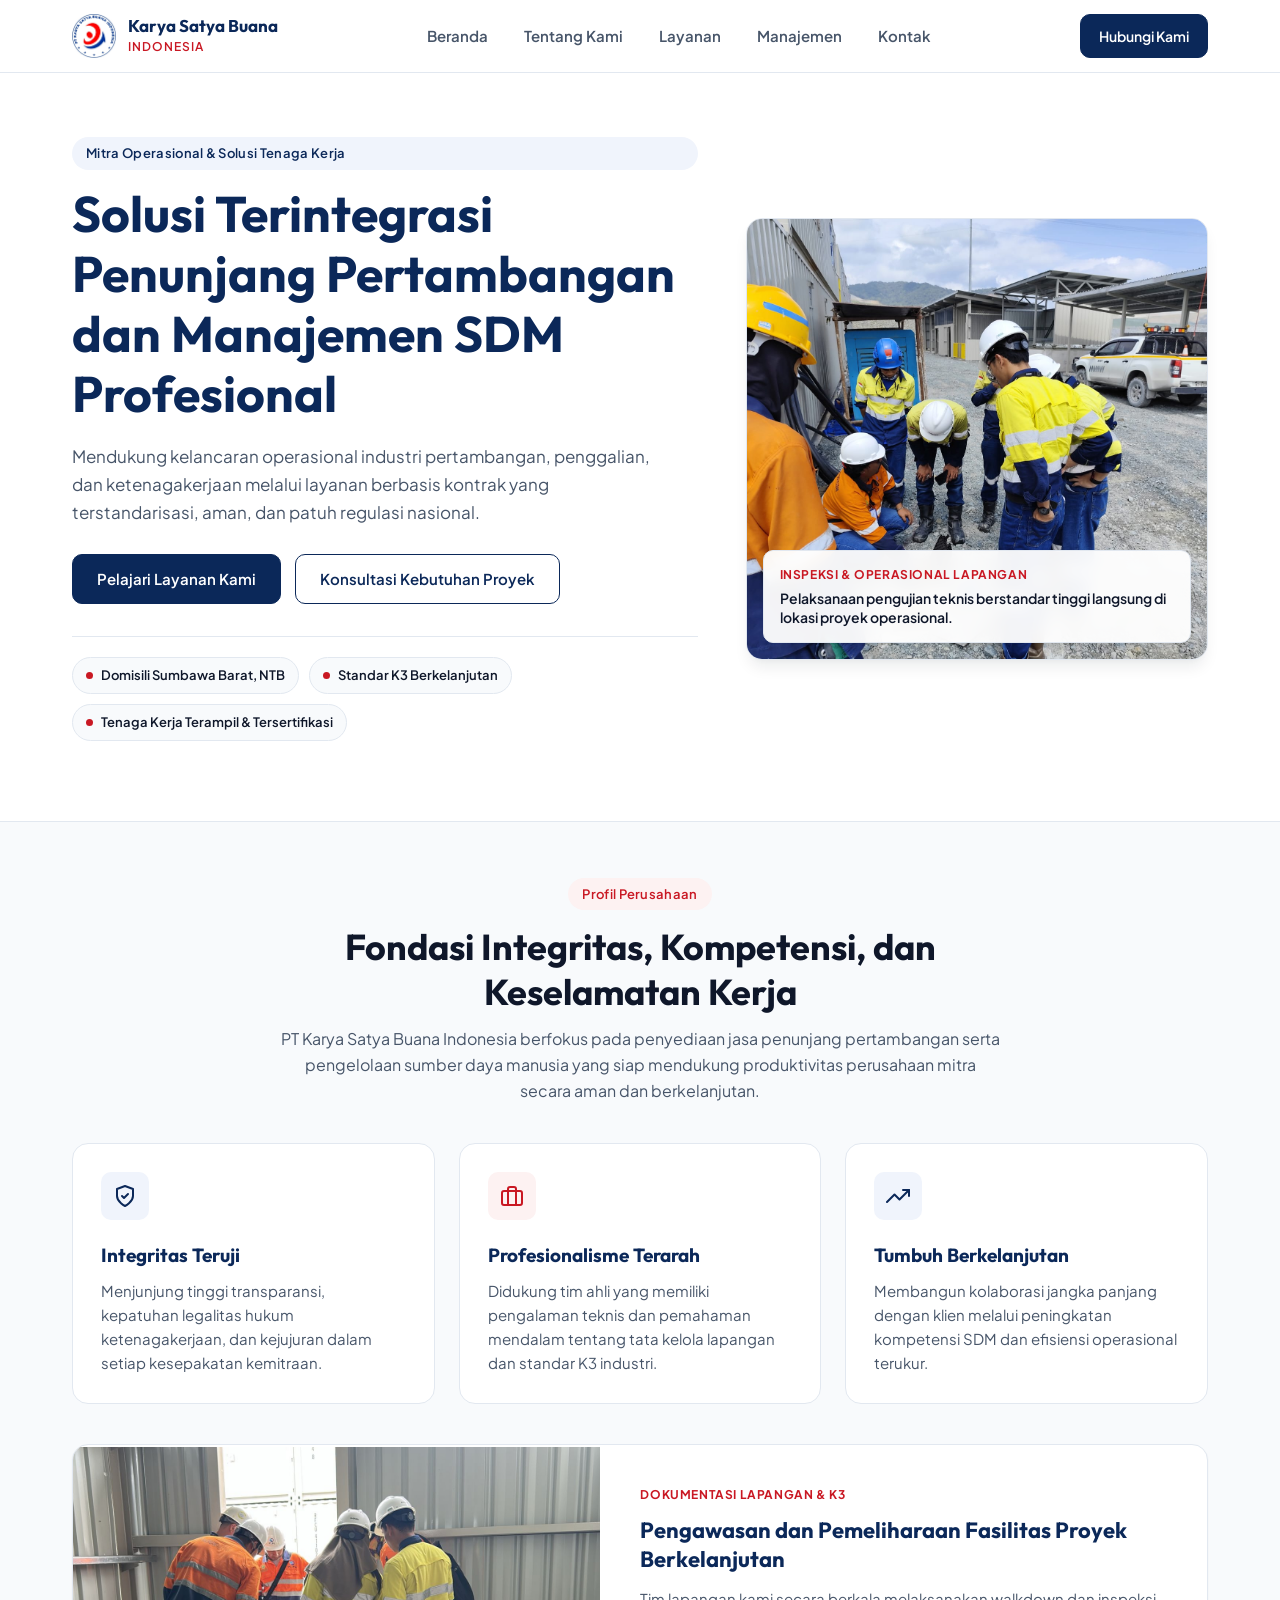
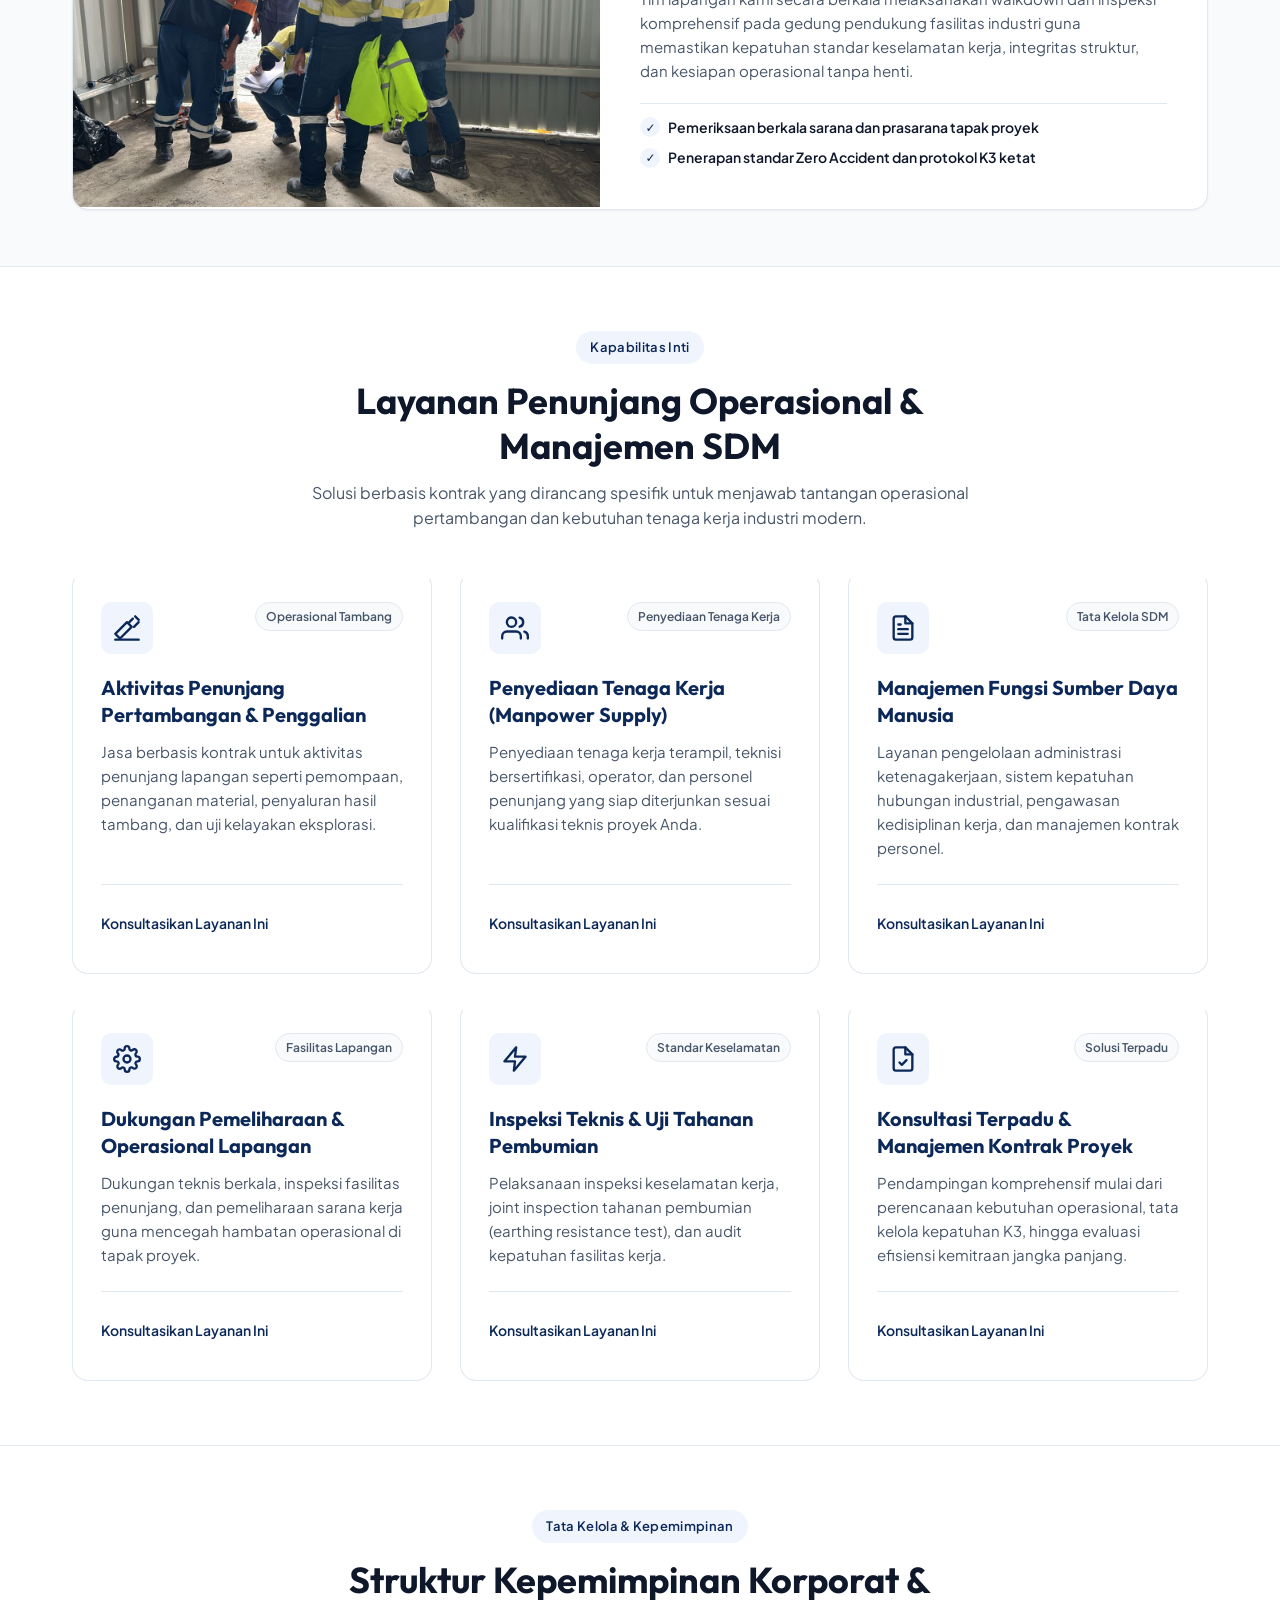
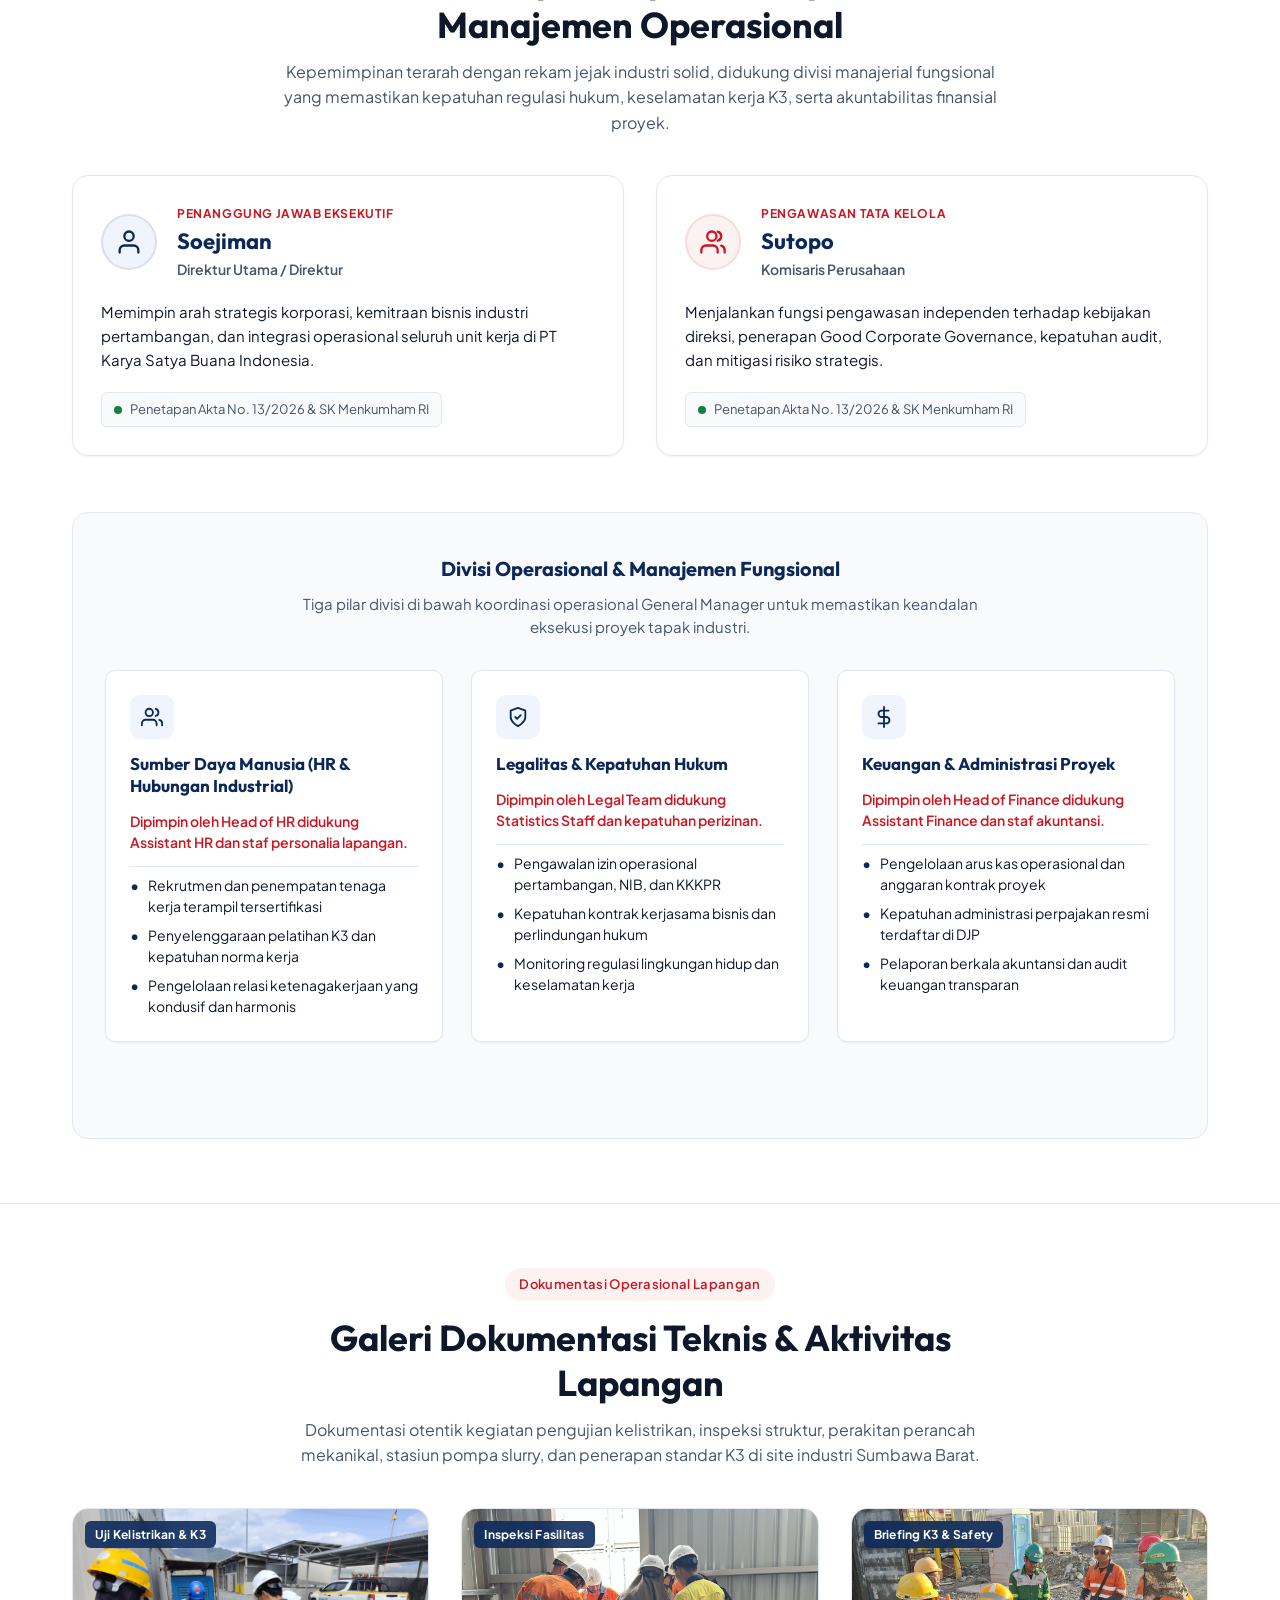
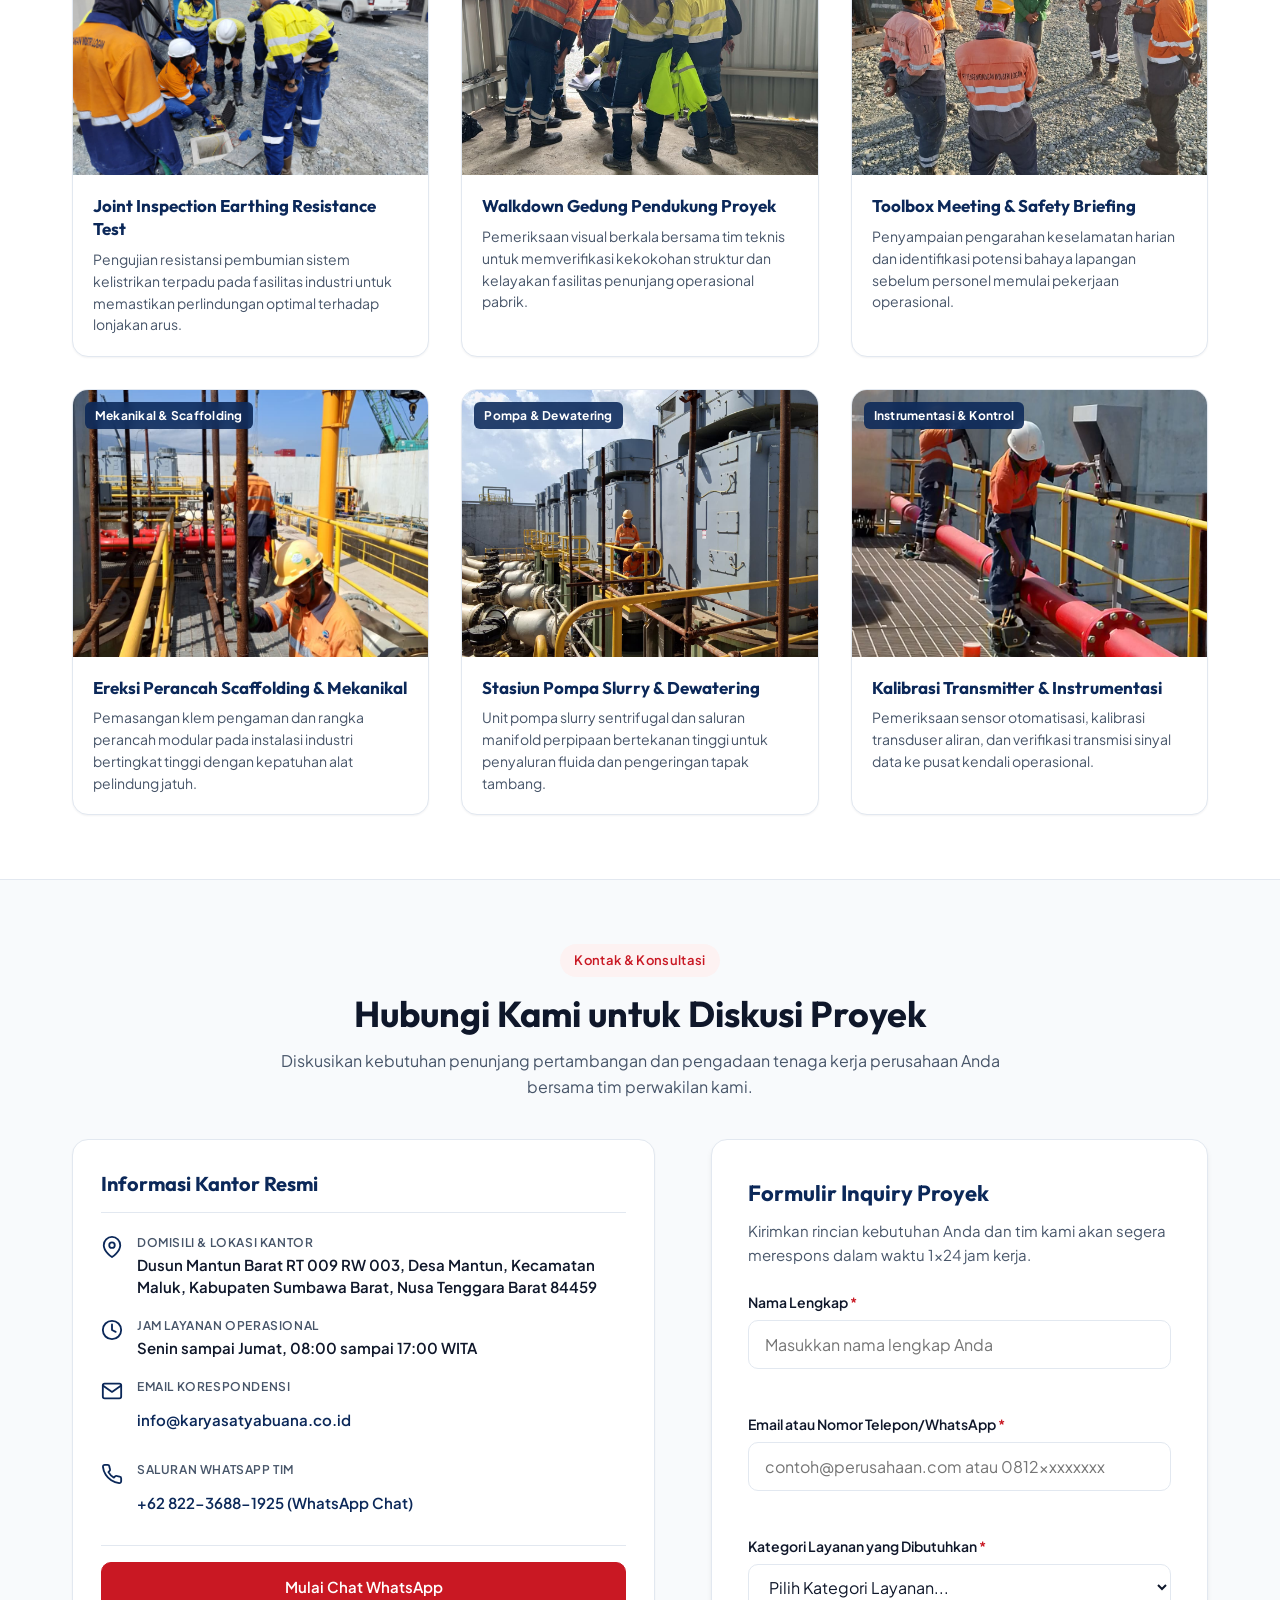
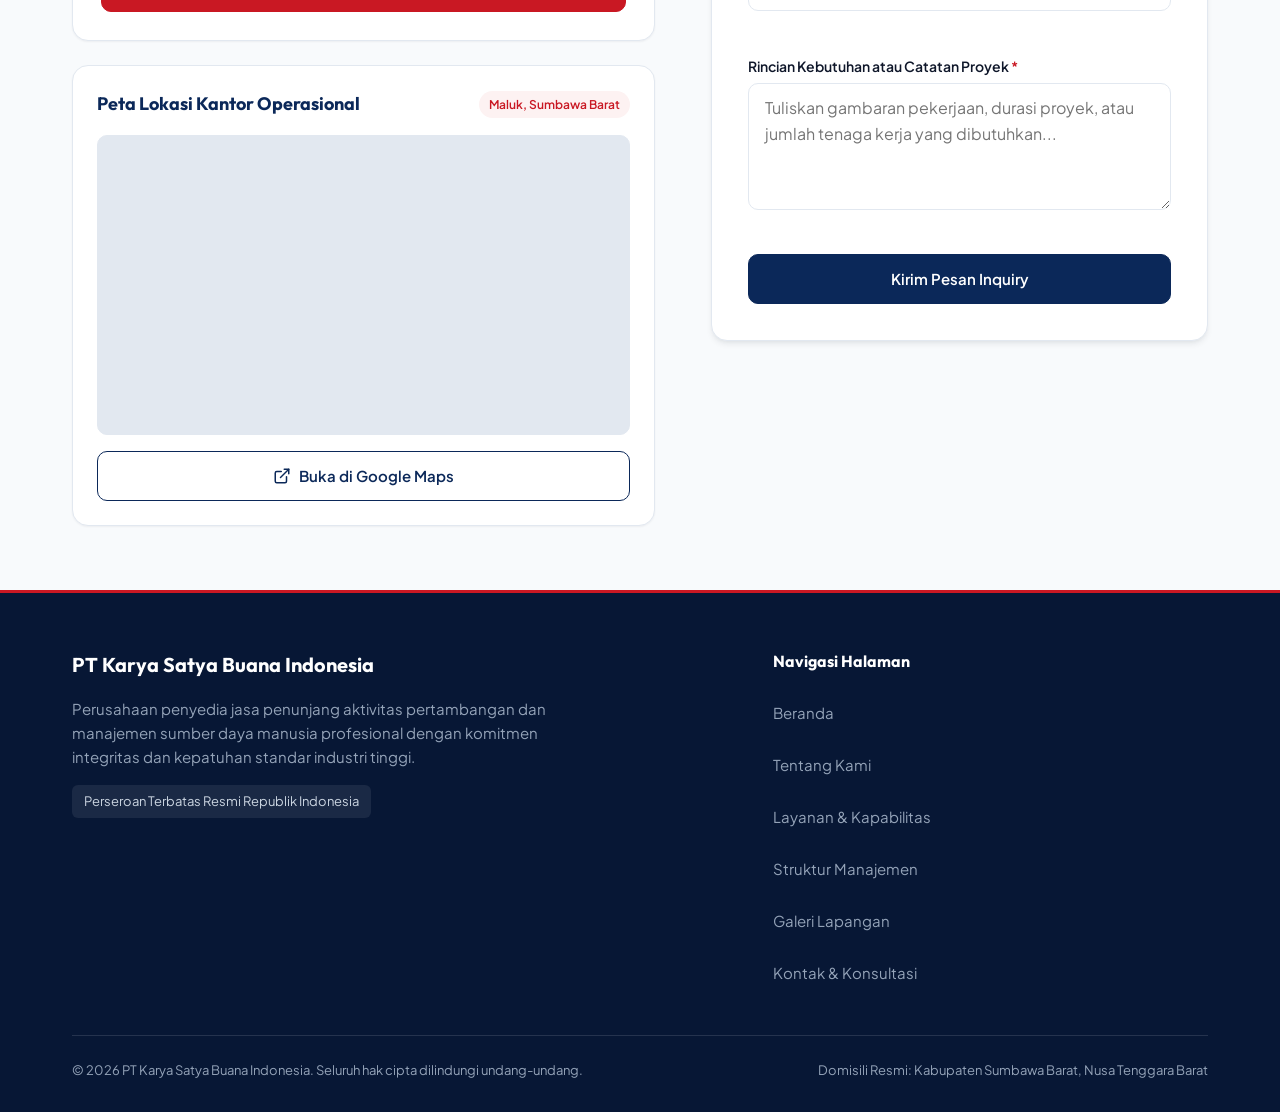
==== commit e9fc48bd: "perbaikan gambar" ====
--- a/index.html
+++ b/index.html
@@ -531,7 +531,7 @@
         <div class="gallery-grid">
           <article class="gallery-card gallery-item">
             <div class="gallery-card__media gallery-item__media">
-              <img src="docs/references/images/foto%20pekerja/Join%20inspection%20of%20the%20Earthing%20Resistance%20Test.jpeg" alt="Inspeksi bersama pengujian tahanan pembumian sistem kelistrikan di site tambang Sumbawa Barat oleh tim PT Karya Satya Buana Indonesia" class="gallery-card__img gallery-item__image" width="600" height="450" loading="lazy">
+              <img src="assets/images/gallery/earthing-resistance-test-inspection.jpeg" alt="Inspeksi bersama pengujian tahanan pembumian sistem kelistrikan di site tambang Sumbawa Barat oleh tim PT Karya Satya Buana Indonesia" class="gallery-card__img gallery-item__image" width="600" height="450" loading="lazy">
               <span class="gallery-card__badge">Uji Kelistrikan &amp; K3</span>
             </div>
             <div class="gallery-card__content">
@@ -542,7 +542,7 @@
 
           <article class="gallery-card gallery-item">
             <div class="gallery-card__media gallery-item__media">
-              <img src="docs/references/images/foto%20pekerja/Support%20Building%20walkdown%20completed%20today..jpeg" alt="Pemeriksaan teknis walkdown berkala struktur gedung pendukung fasilitas operasional industri tambang PT KSBI" class="gallery-card__img gallery-item__image" width="600" height="450" loading="lazy">
+              <img src="assets/images/gallery/support-building-walkdown.jpeg" alt="Pemeriksaan teknis walkdown berkala struktur gedung pendukung fasilitas operasional industri tambang PT KSBI" class="gallery-card__img gallery-item__image" width="600" height="450" loading="lazy">
               <span class="gallery-card__badge">Inspeksi Fasilitas</span>
             </div>
             <div class="gallery-card__content">
@@ -553,7 +553,7 @@
 
           <article class="gallery-card gallery-item">
             <div class="gallery-card__media gallery-item__media">
-              <img src="docs/references/images/foto%20pekerja/WhatsApp%20Image%202026-05-15%20at%209.54.00%20AM.jpeg" alt="Briefing keselamatan kerja pagi toolbox meeting tim operasional PT KSBI di area site Maluk" class="gallery-card__img gallery-item__image" width="600" height="450" loading="lazy">
+              <img src="assets/images/gallery/toolbox-meeting-safety-briefing.jpeg" alt="Briefing keselamatan kerja pagi toolbox meeting tim operasional PT KSBI di area site Maluk" class="gallery-card__img gallery-item__image" width="600" height="450" loading="lazy">
               <span class="gallery-card__badge">Briefing K3 &amp; Safety</span>
             </div>
             <div class="gallery-card__content">
@@ -564,7 +564,7 @@
 
           <article class="gallery-card gallery-item">
             <div class="gallery-card__media gallery-item__media">
-              <img src="docs/references/images/foto%20pekerja/WhatsApp%20Image%202026-06-12%20at%201.51.48%20PM.jpeg" alt="Pemasangan struktur perancah scaffolding pada platform instalasi industri tambang dengan standar K3 PT KSBI" class="gallery-card__img gallery-item__image" width="600" height="450" loading="lazy">
+              <img src="assets/images/gallery/scaffolding-erection-mechanical.jpeg" alt="Pemasangan struktur perancah scaffolding pada platform instalasi industri tambang dengan standar K3 PT KSBI" class="gallery-card__img gallery-item__image" width="600" height="450" loading="lazy">
               <span class="gallery-card__badge">Mekanikal &amp; Scaffolding</span>
             </div>
             <div class="gallery-card__content">
@@ -575,7 +575,7 @@
 
           <article class="gallery-card gallery-item">
             <div class="gallery-card__media gallery-item__media">
-              <img src="docs/references/images/foto%20pekerja/WhatsApp%20Image%202026-06-12%20at%202.10.45%20PM.jpeg" alt="Deretan unit pompa slurry industri dan manifold pipa berdiameter besar di site pemrosesan tambang PT KSBI" class="gallery-card__img gallery-item__image" width="600" height="450" loading="lazy">
+              <img src="assets/images/gallery/slurry-pump-dewatering-station.jpeg" alt="Deretan unit pompa slurry industri dan manifold pipa berdiameter besar di site pemrosesan tambang PT KSBI" class="gallery-card__img gallery-item__image" width="600" height="450" loading="lazy">
               <span class="gallery-card__badge">Pompa &amp; Dewatering</span>
             </div>
             <div class="gallery-card__content">
@@ -586,7 +586,7 @@
 
           <article class="gallery-card gallery-item">
             <div class="gallery-card__media gallery-item__media">
-              <img src="docs/references/images/foto%20pekerja/WhatsApp%20Image%202026-06-12%20at%202.22.49%20PM.jpeg" alt="Pengujian transmisi sinyal instrumen lapangan ke ruang kendali otomatis industri pertambangan PT KSBI" class="gallery-card__img gallery-item__image" width="600" height="450" loading="lazy">
+              <img src="assets/images/gallery/transmitter-calibration-instrumentation.jpeg" alt="Pengujian transmisi sinyal instrumen lapangan ke ruang kendali otomatis industri pertambangan PT KSBI" class="gallery-card__img gallery-item__image" width="600" height="450" loading="lazy">
               <span class="gallery-card__badge">Instrumentasi &amp; Kontrol</span>
             </div>
             <div class="gallery-card__content">
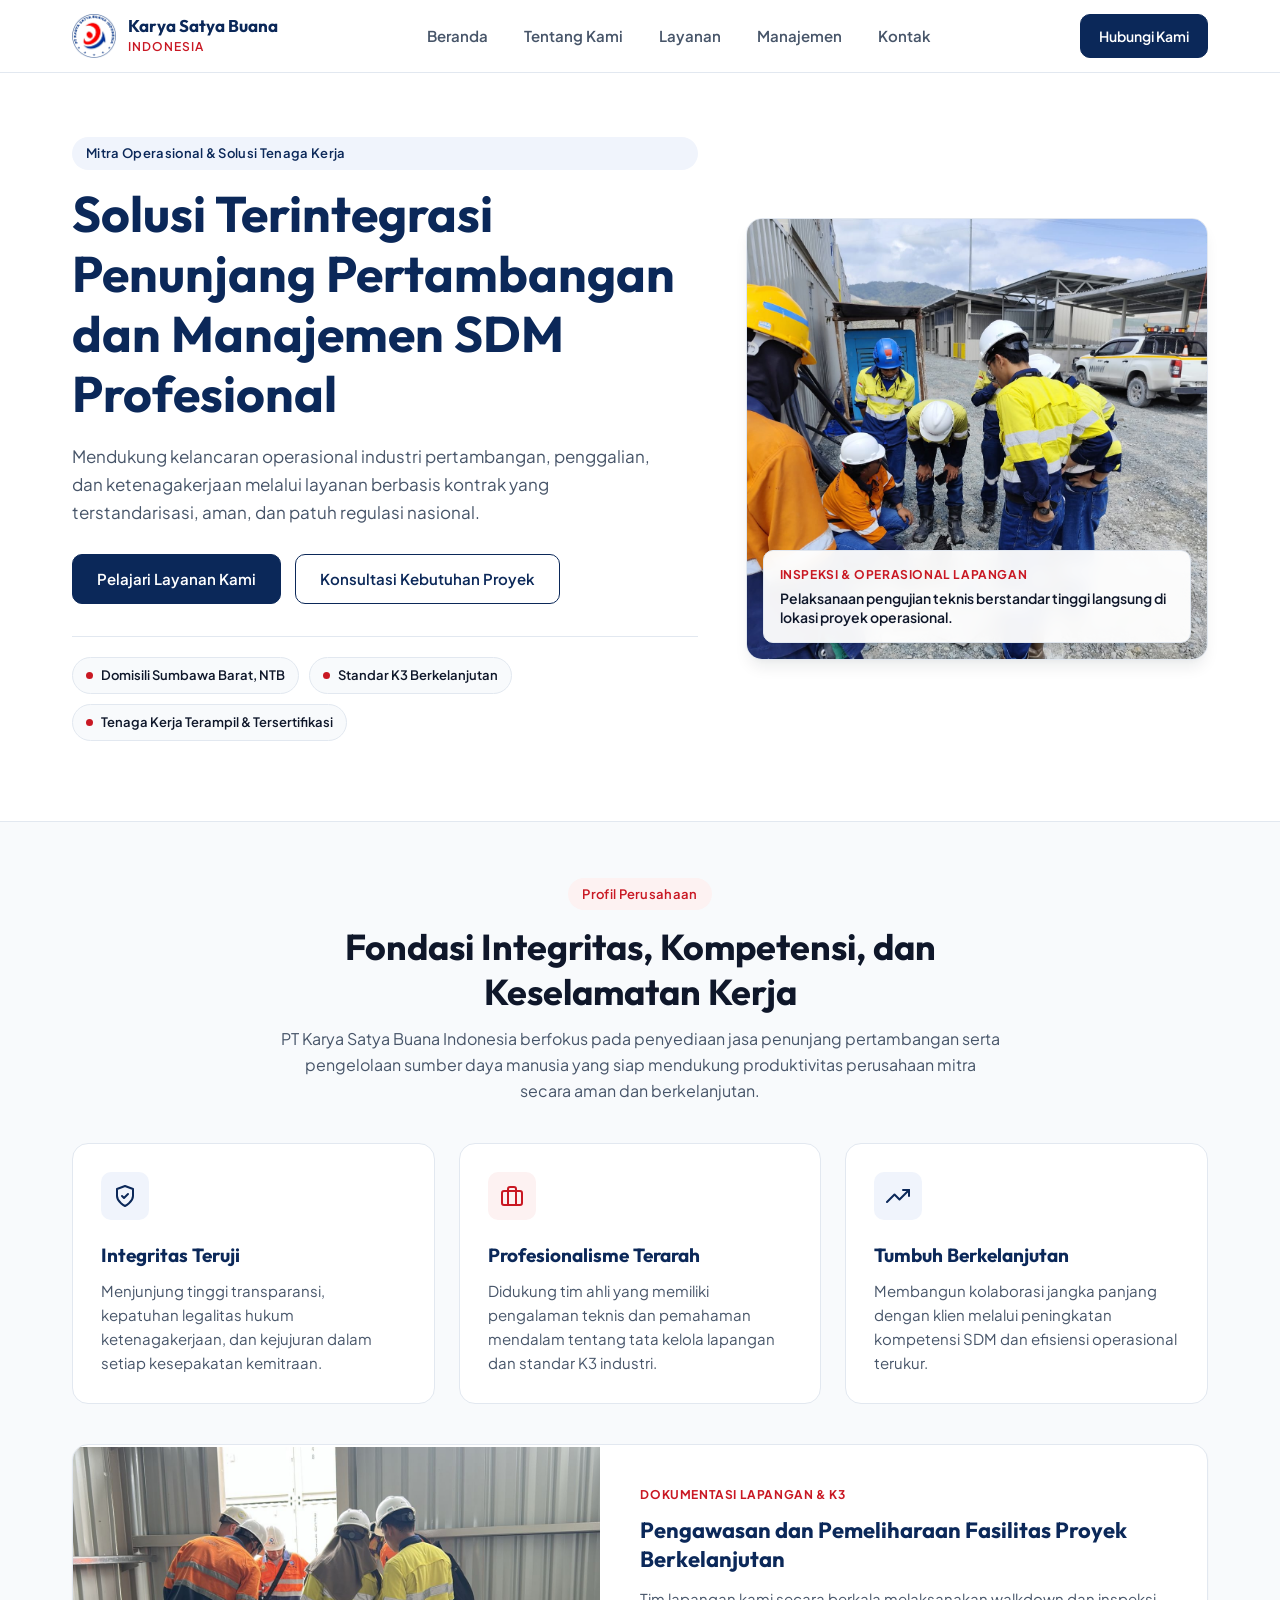
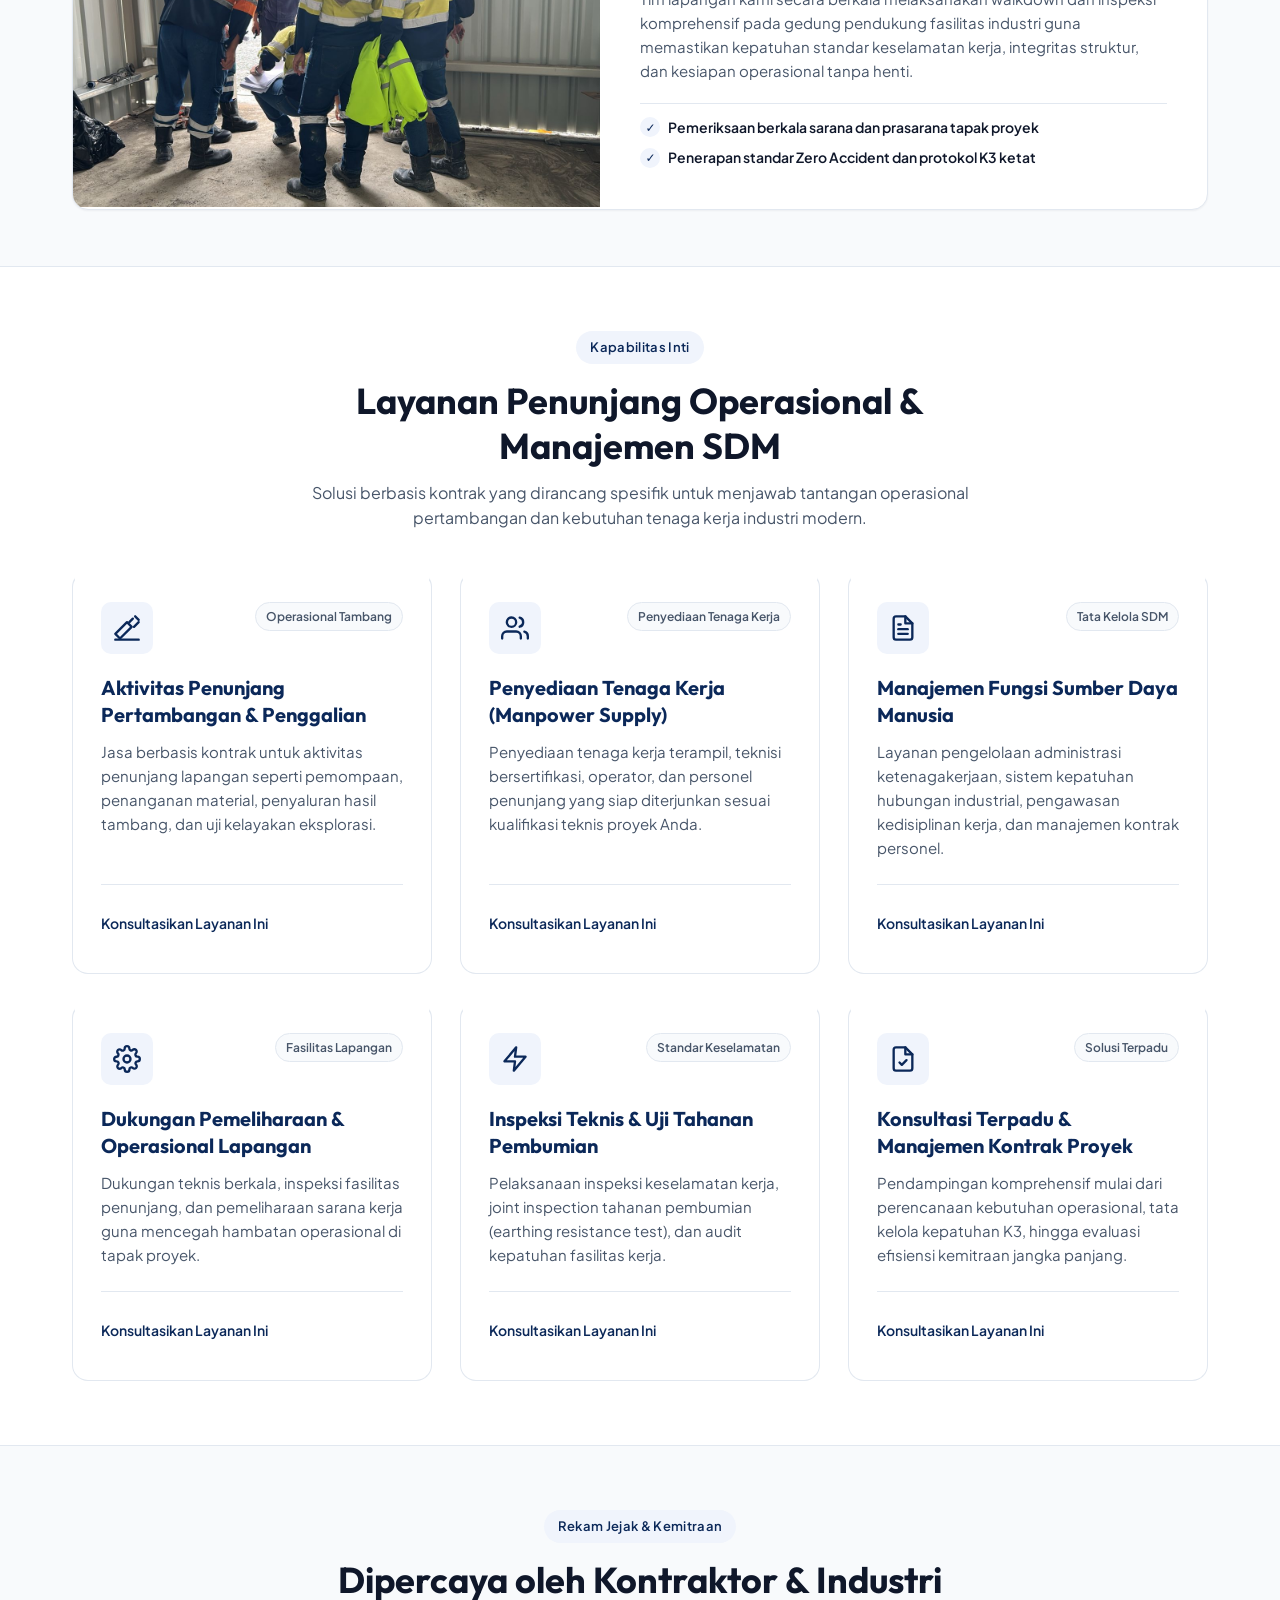
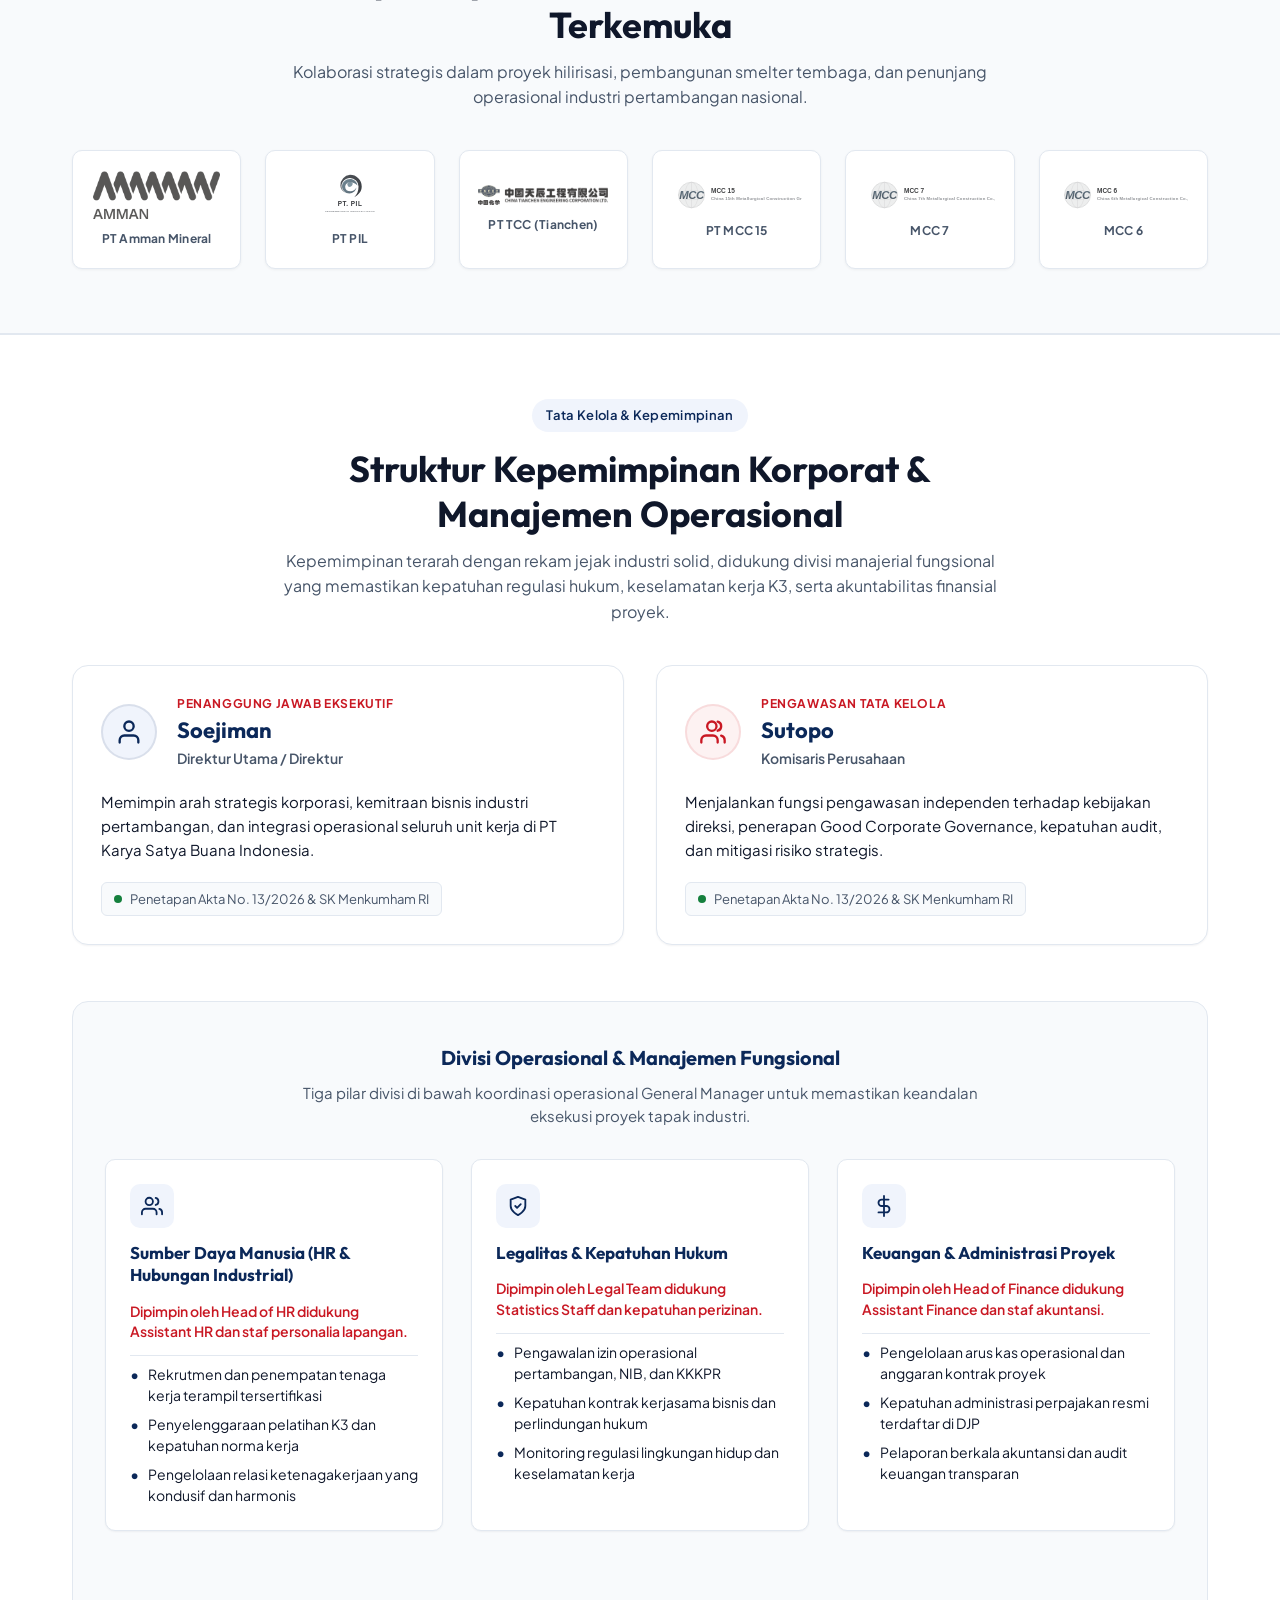
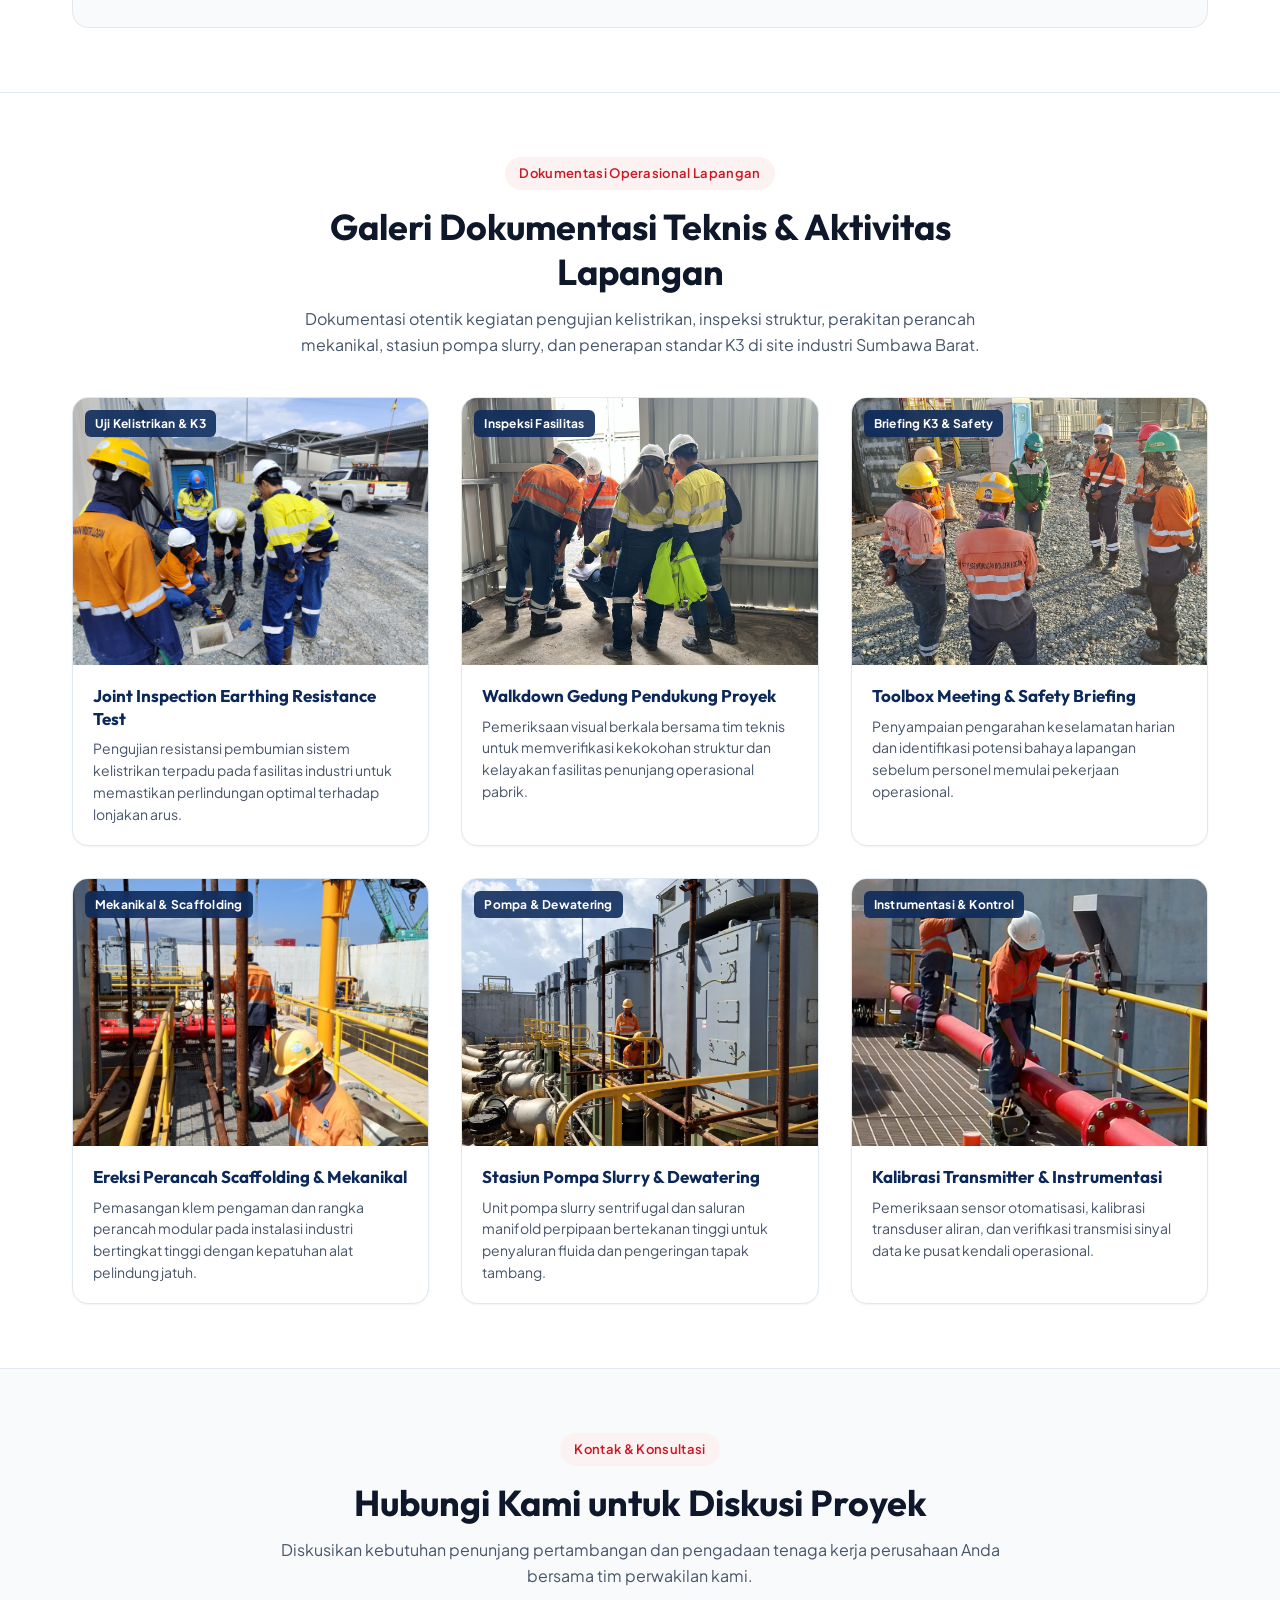
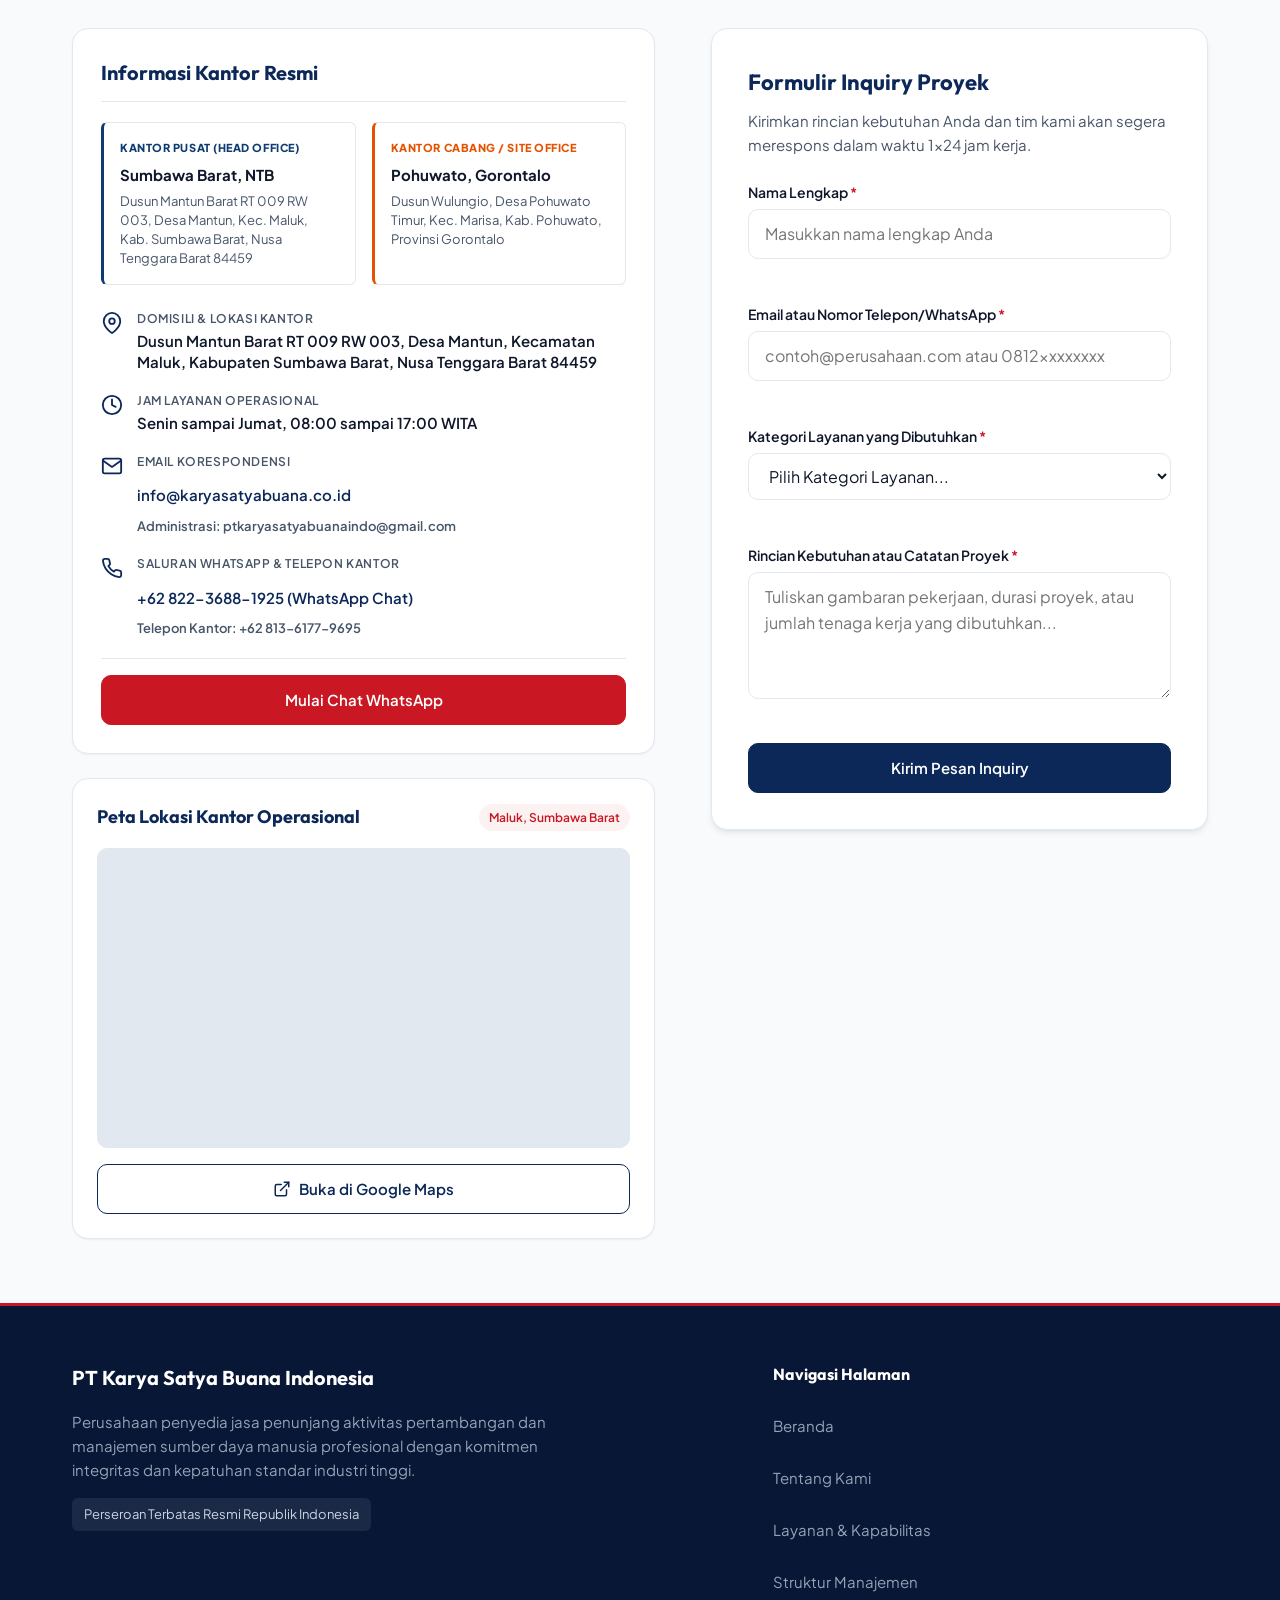
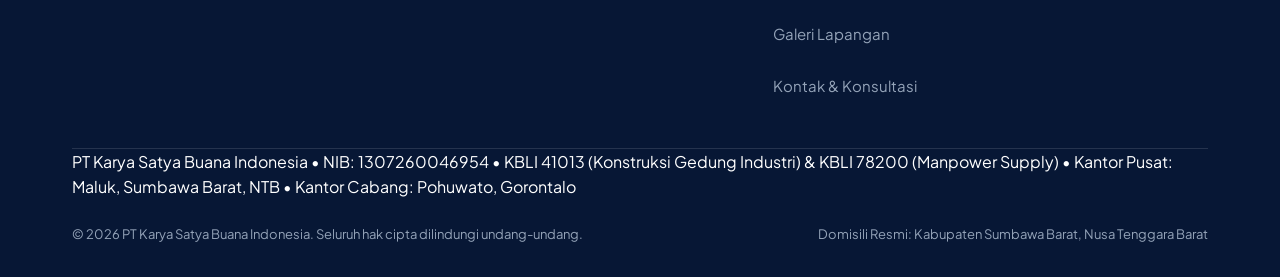
==== commit 8ec3976c: "penambahan logo client dan alamat gorontalo" ====
--- a/index.html
+++ b/index.html
@@ -29,9 +29,8 @@
     "@type": "LocalBusiness",
     "name": "PT Karya Satya Buana Indonesia",
     "legalName": "PT Karya Satya Buana Indonesia",
-    "taxID": "1000000010129264",
     "url": "https://karyasatyabuana.co.id/",
-    "logo": "https://karyasatyabuana.co.id/assets/images/logo.jpeg",
+    "logo": "https://karyasatyabuana.co.id/assets/images/logo.png",
     "image": "https://karyasatyabuana.co.id/assets/images/hero-inspection.jpeg",
     "description": "Jasa penunjang pertambangan, konstruksi gedung industri, serta penyediaan tenaga kerja profesional dan manajemen SDM terintegrasi di Kabupaten Sumbawa Barat, Nusa Tenggara Barat.",
     "hasMap": "https://www.google.com/maps?q=-8.91113,116.75098",
@@ -83,7 +82,20 @@
       "https://wa.me/6282236881925"
     ],
     "areaServed": "Indonesia",
-    "openingHours": "Mo-Fr 08:00-17:00"
+    "openingHours": "Mo-Fr 08:00-17:00",
+    "department": [
+      {
+        "@type": "LocalBusiness",
+        "name": "PT Karya Satya Buana Indonesia - Cabang Gorontalo",
+        "address": {
+          "@type": "PostalAddress",
+          "streetAddress": "Dusun Wulungio, Desa Pohuwato Timur",
+          "addressLocality": "Marisa, Pohuwato",
+          "addressRegion": "Gorontalo",
+          "addressCountry": "ID"
+        }
+      }
+    ]
   }
   </script>
   <script src="assets/js/main.js" defer></script>
@@ -94,7 +106,7 @@
   <header class="site-header" id="site-header">
     <div class="container site-header__inner">
       <a href="#hero" class="brand-link" aria-label="Beranda PT Karya Satya Buana Indonesia">
-        <img src="assets/images/logo.jpeg" alt="Logo PT Karya Satya Buana Indonesia" class="brand-logo" width="44" height="44">
+        <img src="assets/images/logo.png" alt="Logo PT Karya Satya Buana Indonesia" class="brand-logo" width="44" height="44">
         <span class="brand-text">
           <span class="brand-text__title">Karya Satya Buana</span>
           <span class="brand-text__subtitle">Indonesia</span>
@@ -401,6 +413,50 @@
       </div>
     </section>
 
+    <section class="partners-section" id="partners" aria-labelledby="partners-title">
+      <div class="container">
+        <div class="section-header">
+          <div class="section-badge">
+            <span>Rekam Jejak &amp; Kemitraan</span>
+          </div>
+          <h2 class="section-title" id="partners-title">Dipercaya oleh Kontraktor &amp; Industri Terkemuka</h2>
+          <p class="section-description">Kolaborasi strategis dalam proyek hilirisasi, pembangunan smelter tembaga, dan penunjang operasional industri pertambangan nasional.</p>
+        </div>
+
+        <div class="partners-grid">
+          <div class="partner-card">
+            <img src="assets/images/clients/amman-mineral.png" alt="Logo PT Amman Mineral" class="partner-card__logo" width="130" height="48" loading="lazy">
+            <span class="partner-card__name">PT Amman Mineral</span>
+          </div>
+
+          <div class="partner-card">
+            <img src="assets/images/clients/pt-pil.svg" alt="Logo PT Pengembangan Industri Logam (PT PIL)" class="partner-card__logo" width="130" height="48" loading="lazy">
+            <span class="partner-card__name">PT PIL</span>
+          </div>
+
+          <div class="partner-card">
+            <img src="assets/images/clients/tcc.png" alt="Logo China Tianchen Engineering Corporation (PT TCC)" class="partner-card__logo" width="130" height="48" loading="lazy">
+            <span class="partner-card__name">PT TCC (Tianchen)</span>
+          </div>
+
+          <div class="partner-card">
+            <img src="assets/images/clients/mcc-15.svg" alt="Logo PT MCC 15 Engineering and Construction" class="partner-card__logo" width="130" height="48" loading="lazy">
+            <span class="partner-card__name">PT MCC 15</span>
+          </div>
+
+          <div class="partner-card">
+            <img src="assets/images/clients/mcc-7.svg" alt="Logo MCC 7 Metallurgical Construction" class="partner-card__logo" width="130" height="48" loading="lazy">
+            <span class="partner-card__name">MCC 7</span>
+          </div>
+
+          <div class="partner-card">
+            <img src="assets/images/clients/mcc-6.svg" alt="Logo MCC 6 Metallurgical Construction" class="partner-card__logo" width="130" height="48" loading="lazy">
+            <span class="partner-card__name">MCC 6</span>
+          </div>
+        </div>
+      </div>
+    </section>
+
     <section class="management-section" id="management" tabindex="-1" aria-labelledby="management-title">
       <div class="container">
         <div class="section-header">
@@ -612,6 +668,19 @@
           <div class="contact-info">
             <div class="contact-card">
               <h3 class="contact-card__title">Informasi Kantor Resmi</h3>
+              
+              <div class="office-grid">
+                <div class="office-card office-card--head">
+                  <span class="office-card__badge">Kantor Pusat (Head Office)</span>
+                  <h4 class="office-card__name">Sumbawa Barat, NTB</h4>
+                  <p class="office-card__address">Dusun Mantun Barat RT 009 RW 003, Desa Mantun, Kec. Maluk, Kab. Sumbawa Barat, Nusa Tenggara Barat 84459</p>
+                </div>
+                <div class="office-card office-card--branch">
+                  <span class="office-card__badge">Kantor Cabang / Site Office</span>
+                  <h4 class="office-card__name">Pohuwato, Gorontalo</h4>
+                  <p class="office-card__address">Dusun Wulungio, Desa Pohuwato Timur, Kec. Marisa, Kab. Pohuwato, Provinsi Gorontalo</p>
+                </div>
+              </div>
               <ul class="contact-detail-list">
                 <li class="contact-detail-item">
                   <svg class="contact-detail-icon" viewBox="0 0 24 24" fill="none" stroke="currentColor" stroke-width="2" stroke-linecap="round" stroke-linejoin="round" aria-hidden="true">
@@ -643,6 +712,7 @@
                   <div class="contact-detail-content">
                     <span class="contact-detail-label">Email Korespondensi</span>
                     <a href="mailto:info@karyasatyabuana.co.id" class="contact-detail-value contact-detail-link">info@karyasatyabuana.co.id</a>
+                    <span class="contact-detail-value" style="font-size: 0.8125rem; color: var(--color-text-muted);">Administrasi: ptkaryasatyabuanaindo@gmail.com</span>
                   </div>
                 </li>
 
@@ -651,8 +721,9 @@
                     <path d="M22 16.92v3a2 2 0 0 1-2.18 2 19.79 19.79 0 0 1-8.63-3.07 19.5 19.5 0 0 1-6-6 19.79 19.79 0 0 1-3.07-8.67A2 2 0 0 1 4.11 2h3a2 2 0 0 1 2 1.72 12.84 12.84 0 0 0 .7 2.81 2 2 0 0 1-.45 2.11L8.09 9.91a16 16 0 0 0 6 6l1.27-1.27a2 2 0 0 1 2.11-.45 12.84 12.84 0 0 0 2.81.7A2 2 0 0 1 22 16.92z"></path>
                   </svg>
                   <div class="contact-detail-content">
-                    <span class="contact-detail-label">Saluran WhatsApp Tim</span>
+                    <span class="contact-detail-label">Saluran WhatsApp &amp; Telepon Kantor</span>
                     <a href="https://wa.me/6282236881925?text=Halo%20Tim%20PT%20Karya%20Satya%20Buana%20Indonesia%2C%20saya%20tertarik%20untuk%20berkonsultasi%20mengenai%20kebutuhan%20operasional%20perusahaan." class="contact-detail-value contact-detail-link" target="_blank" rel="noopener noreferrer">+62 822-3688-1925 (WhatsApp Chat)</a>
+                    <span class="contact-detail-value" style="font-size: 0.8125rem; color: var(--color-text-muted);">Telepon Kantor: +62 813-6177-9695</span>
                   </div>
                 </li>
               </ul>
@@ -768,6 +839,10 @@
         </div>
       </div>
 
+      <div class="footer-legal">
+        <p class="footer-legal__text">PT Karya Satya Buana Indonesia &bull; NIB: 1307260046954 &bull; KBLI 41013 (Konstruksi Gedung Industri) &amp; KBLI 78200 (Manpower Supply) &bull; Kantor Pusat: Maluk, Sumbawa Barat, NTB &bull; Kantor Cabang: Pohuwato, Gorontalo</p>
+      </div>
+
       <div class="footer-bottom">
         <div>&copy; 2026 PT Karya Satya Buana Indonesia. Seluruh hak cipta dilindungi undang-undang.</div>
         <div>Domisili Resmi: Kabupaten Sumbawa Barat, Nusa Tenggara Barat</div>
--- a/assets/css/style.css
+++ b/assets/css/style.css
@@ -1769,3 +1769,136 @@
     scroll-behavior: auto !important;
   }
 }
+
+
+/* ==========================================================================
+   Strategic Partners / Client Grid Section
+   ========================================================================== */
+.partners-section {
+  padding: 4rem 0;
+  background-color: var(--color-surface, #f8fafc);
+  border-top: 1px solid var(--color-border, #e2e8f0);
+  border-bottom: 1px solid var(--color-border, #e2e8f0);
+}
+
+.partners-grid {
+  display: grid;
+  grid-template-columns: repeat(2, 1fr);
+  gap: 1rem;
+  margin-top: 2rem;
+}
+
+@media (min-width: 640px) {
+  .partners-grid {
+    grid-template-columns: repeat(3, 1fr);
+    gap: 1.25rem;
+  }
+}
+
+@media (min-width: 1024px) {
+  .partners-grid {
+    grid-template-columns: repeat(6, 1fr);
+    gap: 1.5rem;
+  }
+}
+
+.partner-card {
+  display: flex;
+  flex-direction: column;
+  align-items: center;
+  justify-content: center;
+  padding: 1.25rem 1rem;
+  background-color: var(--color-card, #ffffff);
+  border: 1px solid var(--color-border, #e2e8f0);
+  border-radius: var(--radius-md, 0.5rem);
+  box-shadow: 0 1px 3px rgba(0, 0, 0, 0.05);
+  transition: transform 0.2s ease, box-shadow 0.2s ease, border-color 0.2s ease;
+  min-height: 110px;
+  text-align: center;
+}
+
+.partner-card:hover {
+  transform: translateY(-3px);
+  box-shadow: 0 6px 16px rgba(0, 0, 0, 0.08);
+  border-color: var(--color-primary, #0f3b73);
+}
+
+.partner-card__logo {
+  max-width: 130px;
+  max-height: 48px;
+  width: auto;
+  height: auto;
+  object-fit: contain;
+  filter: grayscale(80%);
+  opacity: 0.85;
+  transition: filter 0.3s ease, opacity 0.3s ease;
+}
+
+.partner-card:hover .partner-card__logo {
+  filter: grayscale(0%);
+  opacity: 1;
+}
+
+.partner-card__name {
+  margin-top: 0.625rem;
+  font-size: 0.75rem;
+  font-weight: 700;
+  color: var(--color-text-muted, #64748b);
+  letter-spacing: 0.02em;
+}
+
+/* Office Locations Badge & Sub-card */
+.office-grid {
+  display: grid;
+  grid-template-columns: 1fr;
+  gap: 1rem;
+  margin-bottom: 1.5rem;
+}
+
+@media (min-width: 640px) {
+  .office-grid {
+    grid-template-columns: repeat(2, 1fr);
+  }
+}
+
+.office-card {
+  padding: 1rem;
+  background-color: var(--color-card, #ffffff);
+  border: 1px solid var(--color-border, #e2e8f0);
+  border-radius: var(--radius-sm, 0.375rem);
+  display: flex;
+  flex-direction: column;
+  gap: 0.35rem;
+}
+
+.office-card--head {
+  border-left: 3px solid var(--color-primary, #0f3b73);
+}
+
+.office-card--branch {
+  border-left: 3px solid var(--color-accent, #e65100);
+}
+
+.office-card__badge {
+  font-size: 0.6875rem;
+  font-weight: 800;
+  text-transform: uppercase;
+  letter-spacing: 0.05em;
+  color: var(--color-primary, #0f3b73);
+}
+
+.office-card--branch .office-card__badge {
+  color: var(--color-accent, #e65100);
+}
+
+.office-card__name {
+  font-size: 0.9375rem;
+  font-weight: 700;
+  color: var(--color-heading, #0f172a);
+}
+
+.office-card__address {
+  font-size: 0.8125rem;
+  color: var(--color-text-muted, #64748b);
+  line-height: 1.45;
+}
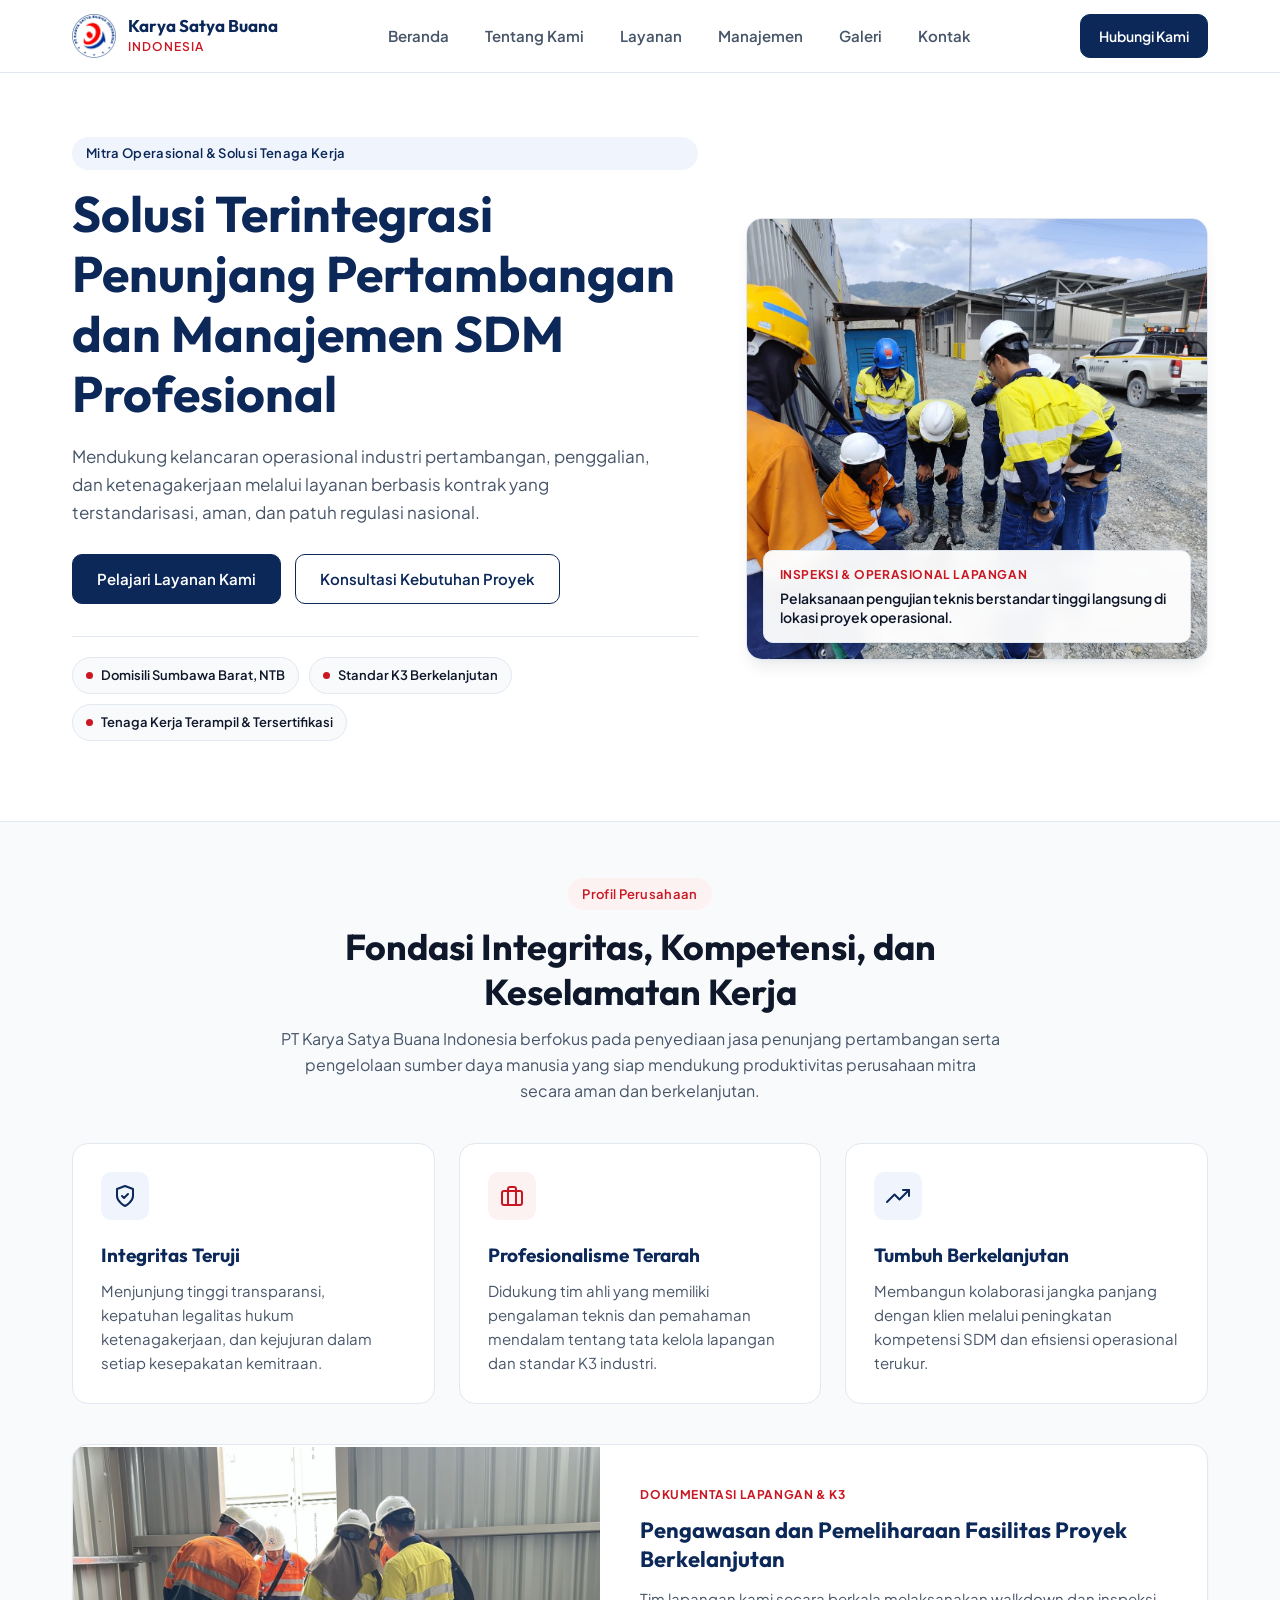
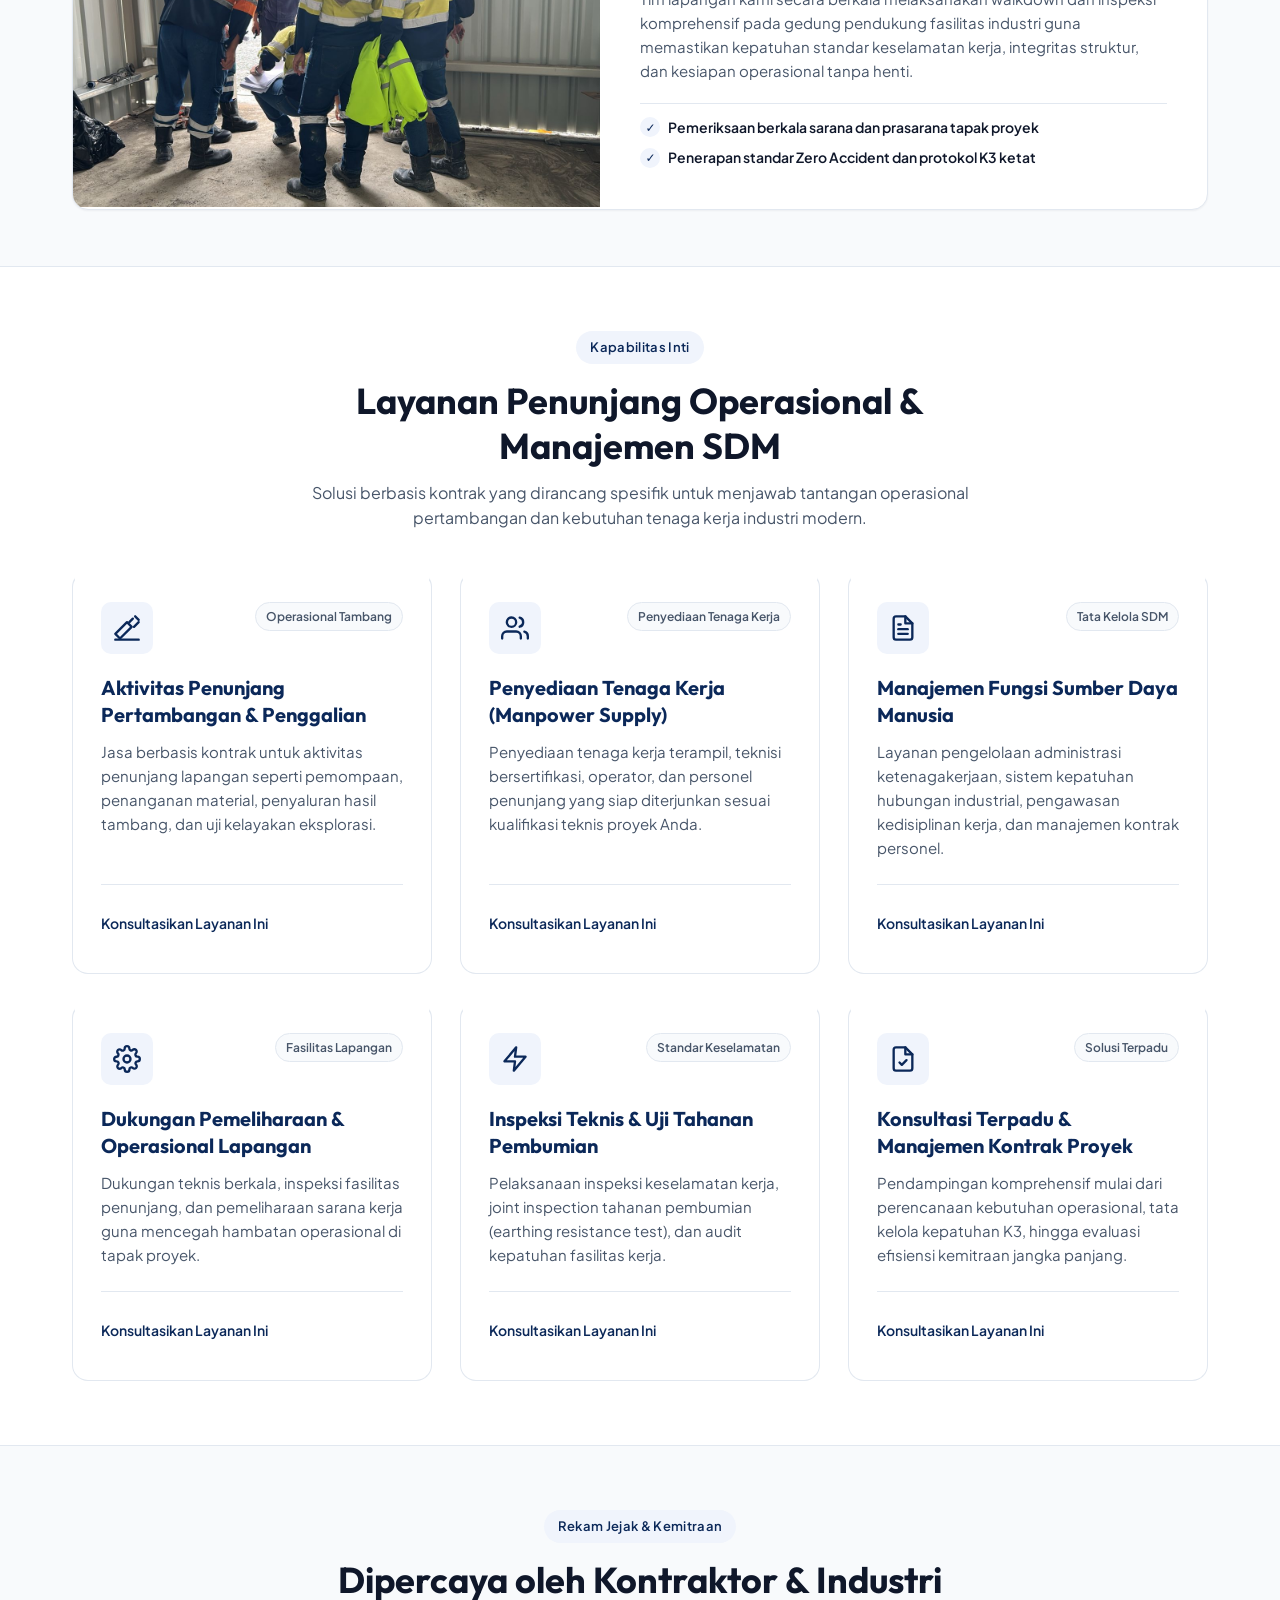
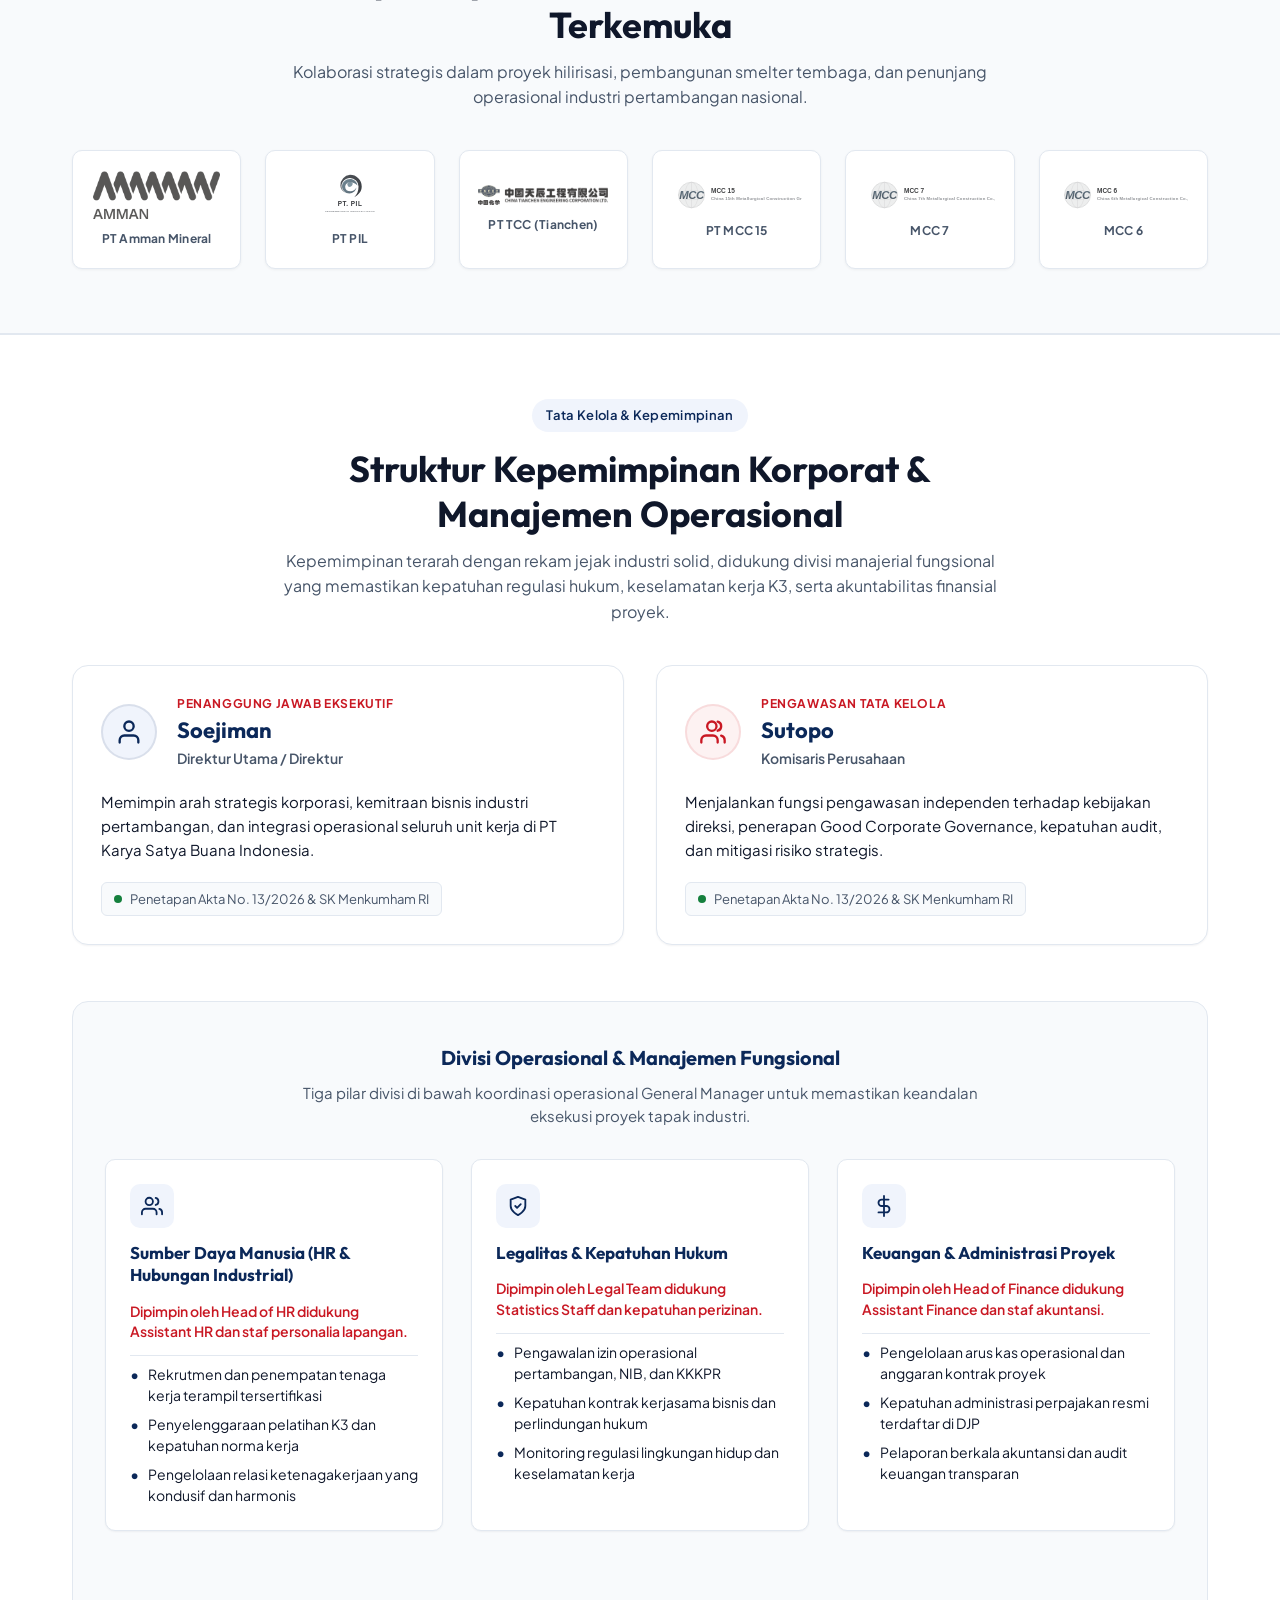
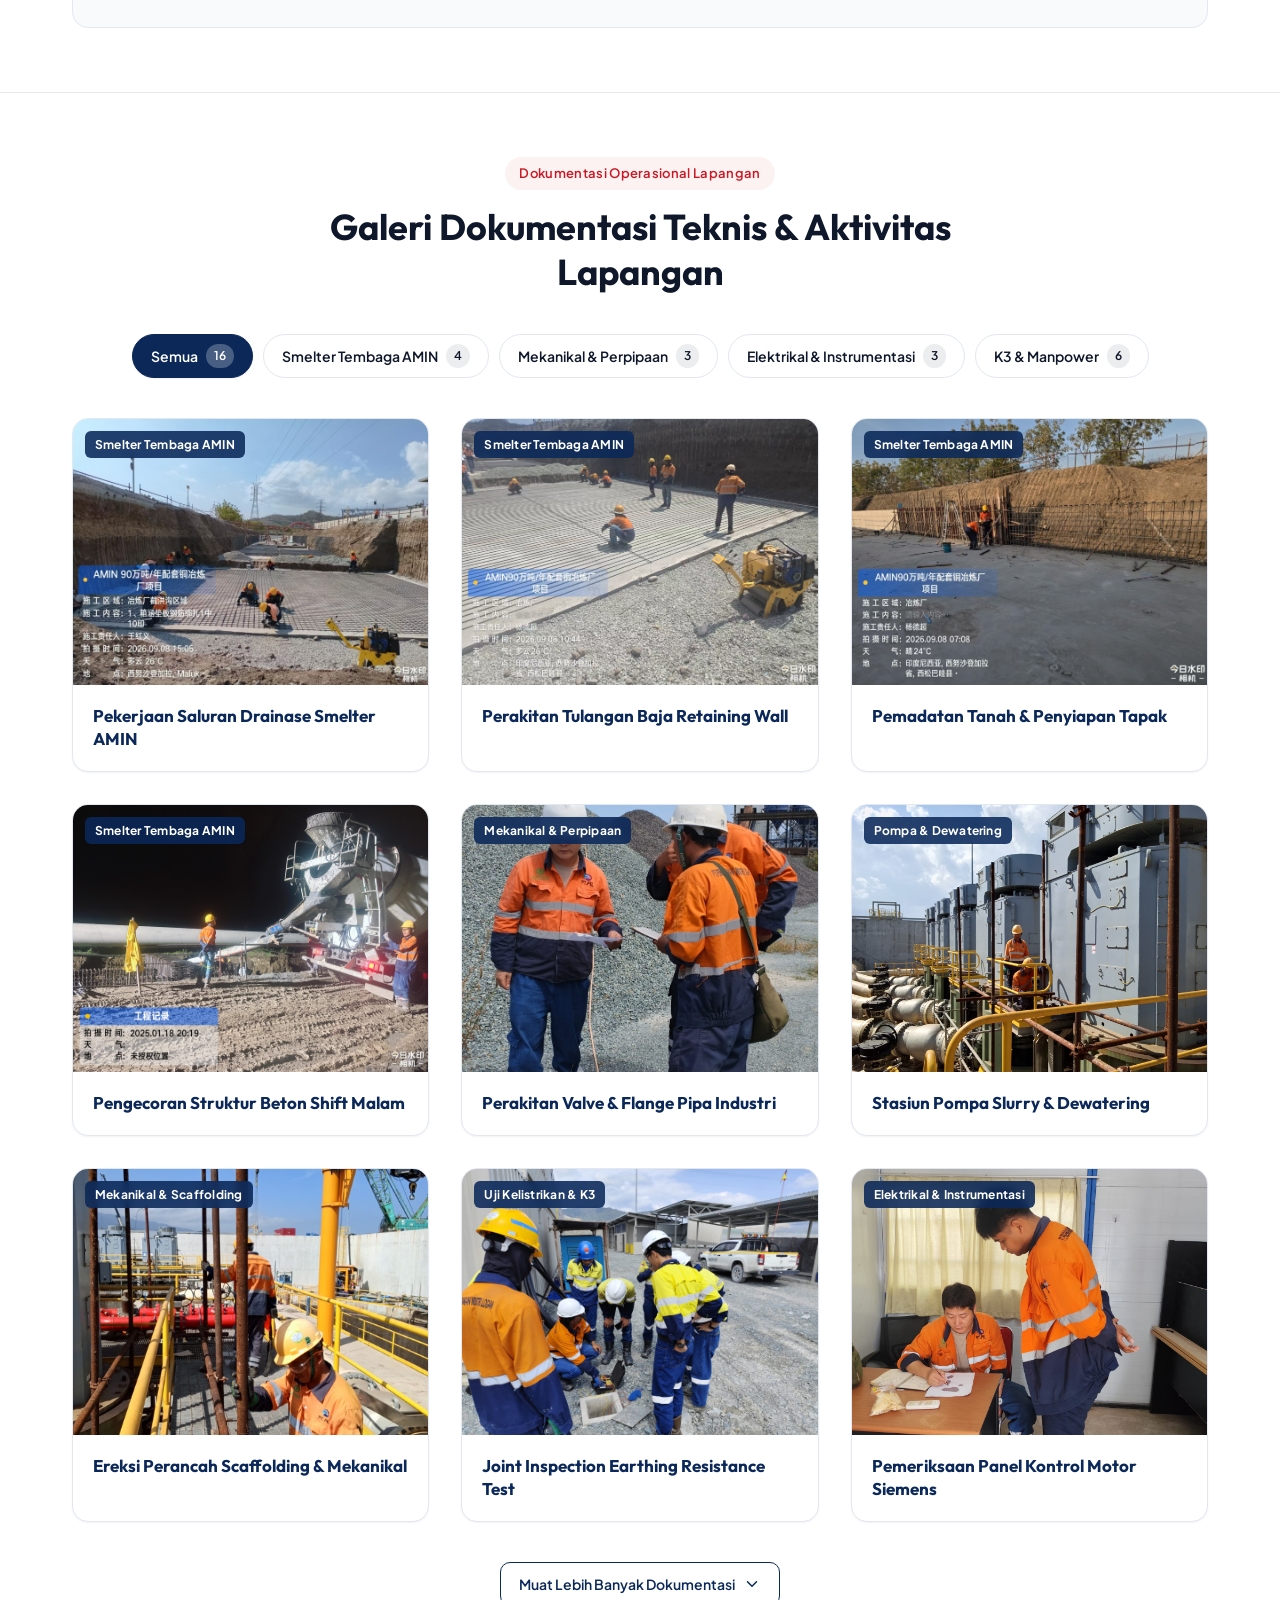
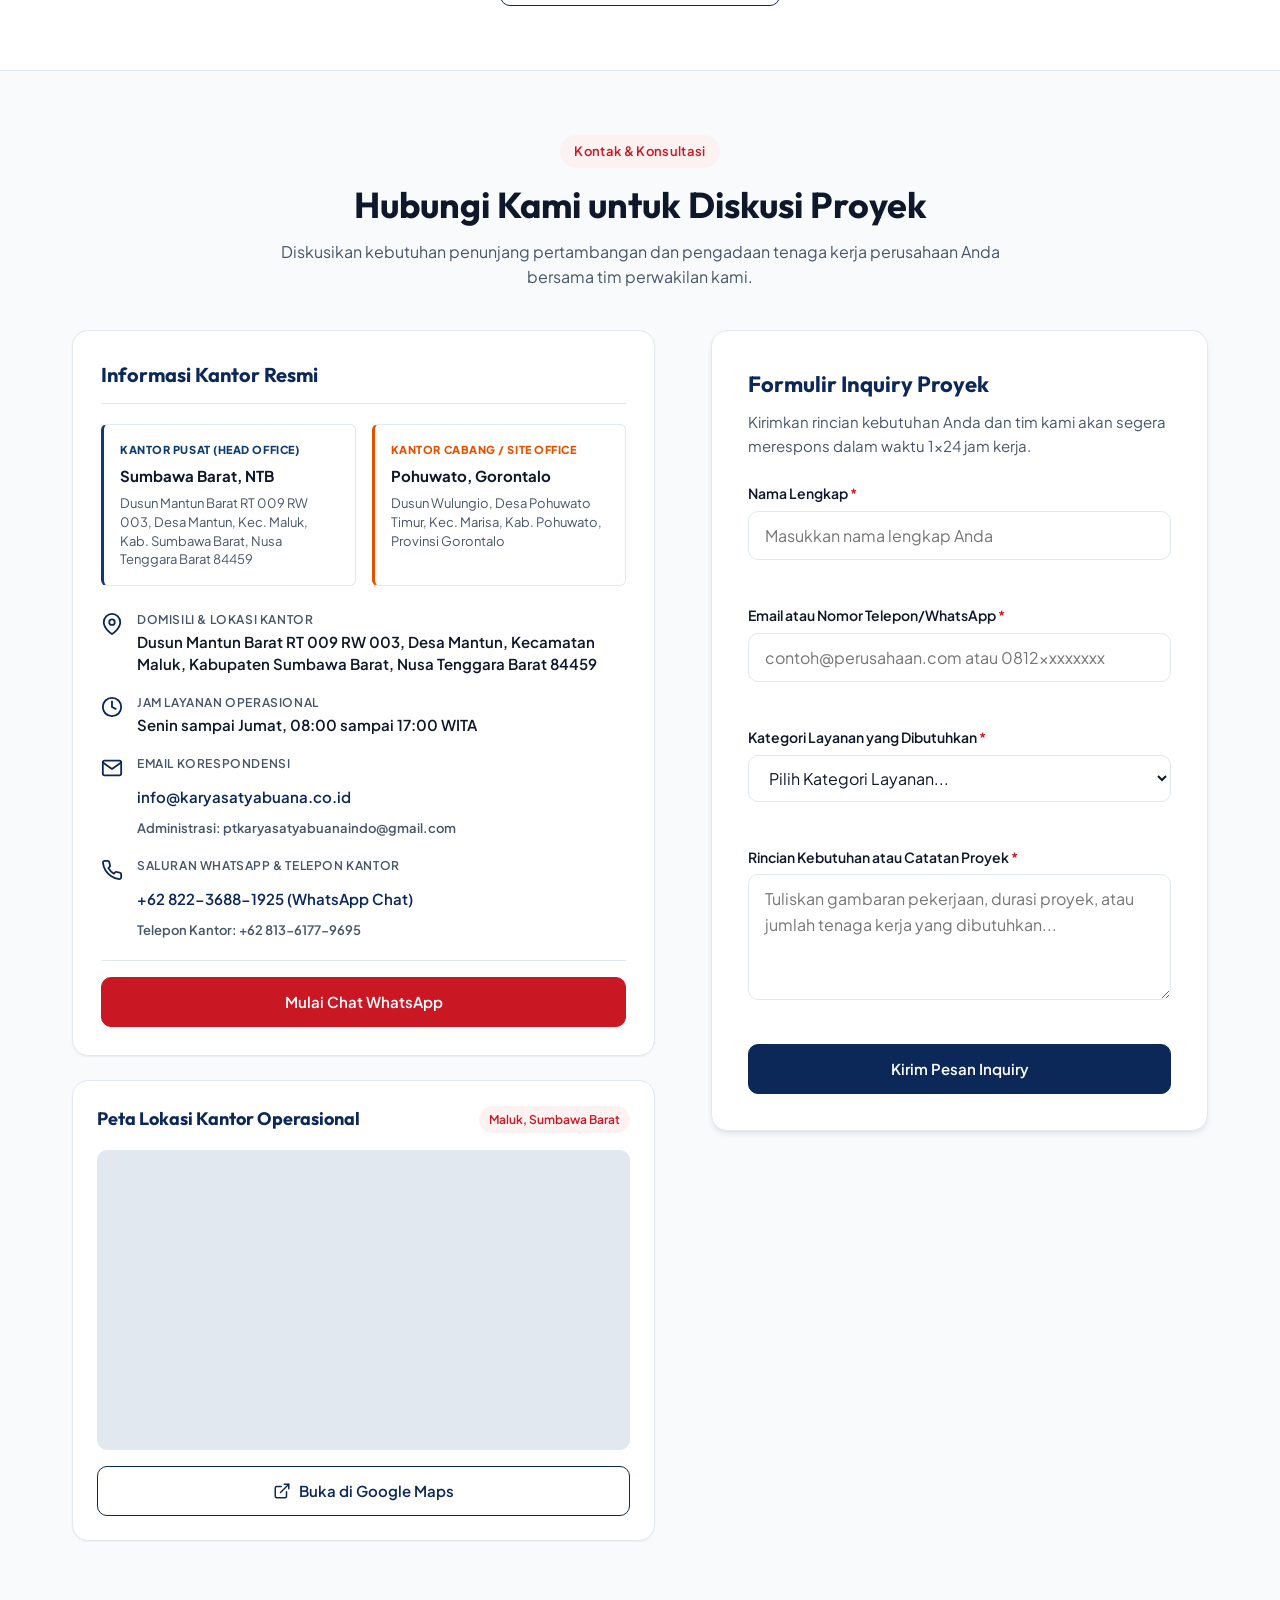
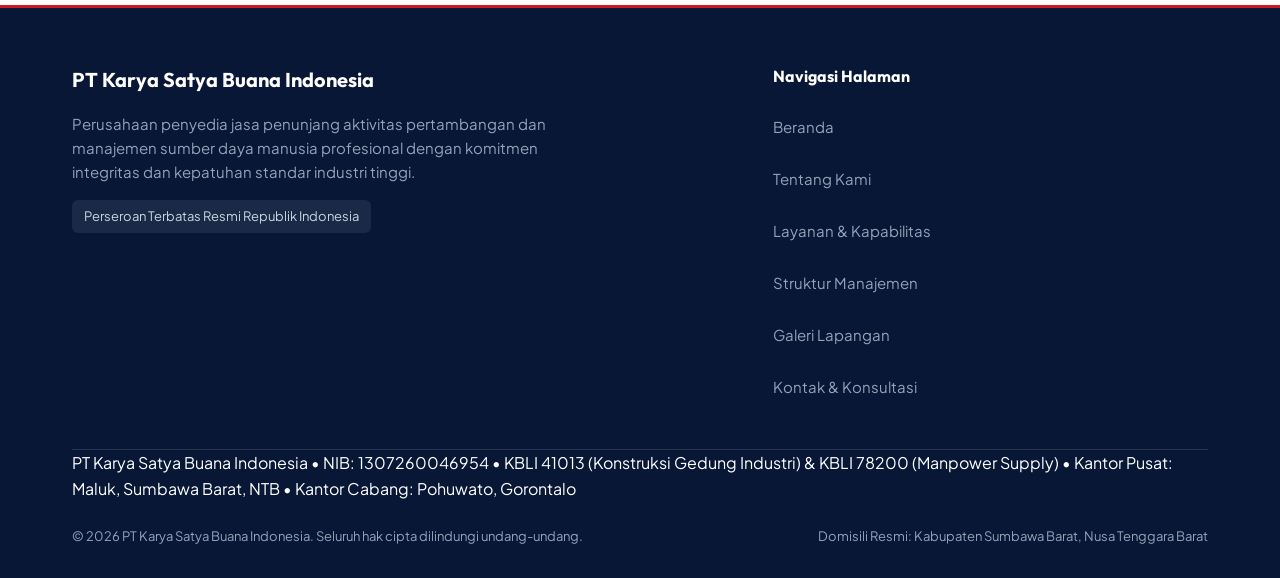
==== commit b1e69998: "test: implement Tier 2 boundary and corner case tests, and add project documentation and gallery ass" ====
--- a/index.html
+++ b/index.html
@@ -5,6 +5,11 @@
   <meta name="viewport" content="width=device-width, initial-scale=1.0">
   <title>Penunjang Tambang &amp; SDM | PT Karya Satya Buana Indonesia</title>
   <meta name="description" content="Layanan penunjang pertambangan dan penyediaan tenaga kerja profesional terintegrasi di Sumbawa Barat, NTB. Konsultasikan kebutuhan proyek industri Anda.">
+  <meta name="robots" content="index, follow">
+  <meta name="geo.region" content="ID-NB">
+  <meta name="geo.placename" content="Sumbawa Barat">
+  <meta name="geo.position" content="-8.91113;116.75098">
+  <meta name="ICBM" content="-8.91113, 116.75098">
   <meta property="og:title" content="PT Karya Satya Buana Indonesia | Penunjang Pertambangan &amp; Solusi SDM">
   <meta property="og:description" content="Mitra terpercaya untuk layanan penunjang operasional pertambangan dan penyediaan tenaga kerja terampil di Indonesia.">
   <meta property="og:type" content="website">
@@ -119,6 +124,7 @@
           <li><a href="#about" class="nav-link">Tentang Kami</a></li>
           <li><a href="#services" class="nav-link">Layanan</a></li>
           <li><a href="#management" class="nav-link">Manajemen</a></li>
+          <li><a href="#gallery" class="nav-link">Galeri</a></li>
           <li><a href="#contact" class="nav-link">Kontak</a></li>
         </ul>
       </nav>
@@ -158,6 +164,7 @@
       <a href="#about" class="mobile-nav-link">Tentang Kami</a>
       <a href="#services" class="mobile-nav-link">Layanan</a>
       <a href="#management" class="mobile-nav-link">Manajemen</a>
+      <a href="#gallery" class="mobile-nav-link">Galeri</a>
       <a href="#contact" class="mobile-nav-link">Kontak</a>
     </nav>
 
@@ -581,75 +588,328 @@
             <span>Dokumentasi Operasional Lapangan</span>
           </div>
           <h2 class="section-title" id="gallery-title">Galeri Dokumentasi Teknis &amp; Aktivitas Lapangan</h2>
-          <p class="section-description">Dokumentasi otentik kegiatan pengujian kelistrikan, inspeksi struktur, perakitan perancah mekanikal, stasiun pompa slurry, dan penerapan standar K3 di site industri Sumbawa Barat.</p>
-        </div>
-
-        <div class="gallery-grid">
-          <article class="gallery-card gallery-item">
-            <div class="gallery-card__media gallery-item__media">
-              <img src="assets/images/gallery/earthing-resistance-test-inspection.jpeg" alt="Inspeksi bersama pengujian tahanan pembumian sistem kelistrikan di site tambang Sumbawa Barat oleh tim PT Karya Satya Buana Indonesia" class="gallery-card__img gallery-item__image" width="600" height="450" loading="lazy">
+        </div>
+
+        <div class="gallery-filters" role="tablist" aria-label="Filter Kategori Galeri Portofolio">
+          <button type="button" class="gallery-filter-btn is-active" role="tab" aria-selected="true" data-filter="all">
+            <span>Semua</span>
+            <span class="gallery-filter-count">16</span>
+          </button>
+          <button type="button" class="gallery-filter-btn" role="tab" aria-selected="false" data-filter="smelter">
+            <span>Smelter Tembaga AMIN</span>
+            <span class="gallery-filter-count">4</span>
+          </button>
+          <button type="button" class="gallery-filter-btn" role="tab" aria-selected="false" data-filter="mechanical">
+            <span>Mekanikal &amp; Perpipaan</span>
+            <span class="gallery-filter-count">3</span>
+          </button>
+          <button type="button" class="gallery-filter-btn" role="tab" aria-selected="false" data-filter="electrical">
+            <span>Elektrikal &amp; Instrumentasi</span>
+            <span class="gallery-filter-count">3</span>
+          </button>
+          <button type="button" class="gallery-filter-btn" role="tab" aria-selected="false" data-filter="safety-manpower">
+            <span>K3 &amp; Manpower</span>
+            <span class="gallery-filter-count">6</span>
+          </button>
+        </div>
+
+        <div class="gallery-grid" id="gallery-grid">
+          <article class="gallery-card gallery-item" data-category="smelter" tabindex="0" role="button" aria-haspopup="dialog" aria-label="Lihat foto Pekerjaan Saluran Drainase Smelter AMIN">
+            <div class="gallery-card__media gallery-item__media">
+              <img src="assets/images/gallery/smelter-amin-culvert-drainage.jpeg" alt="Pemasangan bekisting dan saluran drainase proyek fasilitas smelter tembaga AMIN Sumbawa Barat oleh PT KSBI" class="gallery-card__img gallery-item__image" width="600" height="450" loading="lazy">
+              <span class="gallery-card__badge">Smelter Tembaga AMIN</span>
+              <div class="gallery-card__overlay" aria-hidden="true">
+                <svg class="gallery-card__zoom-icon" viewBox="0 0 24 24" fill="none" stroke="currentColor" stroke-width="2" stroke-linecap="round" stroke-linejoin="round" width="24" height="24">
+                  <circle cx="11" cy="11" r="8"></circle>
+                  <line x1="21" y1="21" x2="16.65" y2="16.65"></line>
+                  <line x1="11" y1="8" x2="11" y2="14"></line>
+                  <line x1="8" y1="11" x2="14" y2="11"></line>
+                </svg>
+              </div>
+            </div>
+            <div class="gallery-card__content">
+              <h3 class="gallery-card__title">Pekerjaan Saluran Drainase Smelter AMIN</h3>
+            </div>
+          </article>
+
+          <article class="gallery-card gallery-item" data-category="smelter" tabindex="0" role="button" aria-haspopup="dialog" aria-label="Lihat foto Perakitan Tulangan Baja Retaining Wall">
+            <div class="gallery-card__media gallery-item__media">
+              <img src="assets/images/gallery/smelter-amin-rebar-reinforcement.jpeg" alt="Perakitan tulangan rebar baja dinding penahan tanah proyek smelter tembaga AMIN oleh tenaga kerja PT KSBI" class="gallery-card__img gallery-item__image" width="600" height="450" loading="lazy">
+              <span class="gallery-card__badge">Smelter Tembaga AMIN</span>
+              <div class="gallery-card__overlay" aria-hidden="true">
+                <svg class="gallery-card__zoom-icon" viewBox="0 0 24 24" fill="none" stroke="currentColor" stroke-width="2" stroke-linecap="round" stroke-linejoin="round" width="24" height="24">
+                  <circle cx="11" cy="11" r="8"></circle>
+                  <line x1="21" y1="21" x2="16.65" y2="16.65"></line>
+                  <line x1="11" y1="8" x2="11" y2="14"></line>
+                  <line x1="8" y1="11" x2="14" y2="11"></line>
+                </svg>
+              </div>
+            </div>
+            <div class="gallery-card__content">
+              <h3 class="gallery-card__title">Perakitan Tulangan Baja Retaining Wall</h3>
+            </div>
+          </article>
+
+          <article class="gallery-card gallery-item" data-category="smelter" tabindex="0" role="button" aria-haspopup="dialog" aria-label="Lihat foto Pemadatan Tanah &amp; Penyiapan Tapak">
+            <div class="gallery-card__media gallery-item__media">
+              <img src="assets/images/gallery/smelter-amin-groundwork-compaction.jpeg" alt="Operasi pemadatan tanah tapak konstruksi menggunakan alat berat vibratory roller oleh tim lapangan PT KSBI" class="gallery-card__img gallery-item__image" width="600" height="450" loading="lazy">
+              <span class="gallery-card__badge">Smelter Tembaga AMIN</span>
+              <div class="gallery-card__overlay" aria-hidden="true">
+                <svg class="gallery-card__zoom-icon" viewBox="0 0 24 24" fill="none" stroke="currentColor" stroke-width="2" stroke-linecap="round" stroke-linejoin="round" width="24" height="24">
+                  <circle cx="11" cy="11" r="8"></circle>
+                  <line x1="21" y1="21" x2="16.65" y2="16.65"></line>
+                  <line x1="11" y1="8" x2="11" y2="14"></line>
+                  <line x1="8" y1="11" x2="14" y2="11"></line>
+                </svg>
+              </div>
+            </div>
+            <div class="gallery-card__content">
+              <h3 class="gallery-card__title">Pemadatan Tanah &amp; Penyiapan Tapak</h3>
+            </div>
+          </article>
+
+          <article class="gallery-card gallery-item" data-category="smelter" tabindex="0" role="button" aria-haspopup="dialog" aria-label="Lihat foto Pengecoran Struktur Beton Shift Malam">
+            <div class="gallery-card__media gallery-item__media">
+              <img src="assets/images/gallery/smelter-amin-concrete-casting-night.jpeg" alt="Operasi pengecoran beton malam hari struktur smelter tembaga AMIN dengan penerangan tower lamp oleh PT KSBI" class="gallery-card__img gallery-item__image" width="600" height="450" loading="lazy">
+              <span class="gallery-card__badge">Smelter Tembaga AMIN</span>
+              <div class="gallery-card__overlay" aria-hidden="true">
+                <svg class="gallery-card__zoom-icon" viewBox="0 0 24 24" fill="none" stroke="currentColor" stroke-width="2" stroke-linecap="round" stroke-linejoin="round" width="24" height="24">
+                  <circle cx="11" cy="11" r="8"></circle>
+                  <line x1="21" y1="21" x2="16.65" y2="16.65"></line>
+                  <line x1="11" y1="8" x2="11" y2="14"></line>
+                  <line x1="8" y1="11" x2="14" y2="11"></line>
+                </svg>
+              </div>
+            </div>
+            <div class="gallery-card__content">
+              <h3 class="gallery-card__title">Pengecoran Struktur Beton Shift Malam</h3>
+            </div>
+          </article>
+
+          <article class="gallery-card gallery-item" data-category="mechanical" tabindex="0" role="button" aria-haspopup="dialog" aria-label="Lihat foto Perakitan Valve &amp; Flange Pipa Industri">
+            <div class="gallery-card__media gallery-item__media">
+              <img src="assets/images/gallery/mechanical-piping-flange-valve.jpeg" alt="Teknisi mekanikal PT KSBI melakukan perakitan flange dan katup valve pipa transmisi industri bertekanan" class="gallery-card__img gallery-item__image" width="600" height="450" loading="lazy">
+              <span class="gallery-card__badge">Mekanikal &amp; Perpipaan</span>
+              <div class="gallery-card__overlay" aria-hidden="true">
+                <svg class="gallery-card__zoom-icon" viewBox="0 0 24 24" fill="none" stroke="currentColor" stroke-width="2" stroke-linecap="round" stroke-linejoin="round" width="24" height="24">
+                  <circle cx="11" cy="11" r="8"></circle>
+                  <line x1="21" y1="21" x2="16.65" y2="16.65"></line>
+                  <line x1="11" y1="8" x2="11" y2="14"></line>
+                  <line x1="8" y1="11" x2="14" y2="11"></line>
+                </svg>
+              </div>
+            </div>
+            <div class="gallery-card__content">
+              <h3 class="gallery-card__title">Perakitan Valve &amp; Flange Pipa Industri</h3>
+            </div>
+          </article>
+
+          <article class="gallery-card gallery-item" data-category="mechanical" tabindex="0" role="button" aria-haspopup="dialog" aria-label="Lihat foto Pemasangan Stasiun Pompa Slurry">
+            <div class="gallery-card__media gallery-item__media">
+              <img src="assets/images/gallery/mechanical-slurry-pump-station.jpeg" alt="Deretan unit pompa slurry industri dan manifold pipa berdiameter besar di site pemrosesan tambang PT KSBI" class="gallery-card__img gallery-item__image" width="600" height="450" loading="lazy">
+              <span class="gallery-card__badge">Pompa &amp; Dewatering</span>
+              <div class="gallery-card__overlay" aria-hidden="true">
+                <svg class="gallery-card__zoom-icon" viewBox="0 0 24 24" fill="none" stroke="currentColor" stroke-width="2" stroke-linecap="round" stroke-linejoin="round" width="24" height="24">
+                  <circle cx="11" cy="11" r="8"></circle>
+                  <line x1="21" y1="21" x2="16.65" y2="16.65"></line>
+                  <line x1="11" y1="8" x2="11" y2="14"></line>
+                  <line x1="8" y1="11" x2="14" y2="11"></line>
+                </svg>
+              </div>
+            </div>
+            <div class="gallery-card__content">
+              <h3 class="gallery-card__title">Stasiun Pompa Slurry &amp; Dewatering</h3>
+            </div>
+          </article>
+
+          <article class="gallery-card gallery-item" data-category="mechanical" tabindex="0" role="button" aria-haspopup="dialog" aria-label="Lihat foto Perakitan Scaffolding Baja Modular">
+            <div class="gallery-card__media gallery-item__media">
+              <img src="assets/images/gallery/mechanical-scaffolding-erection.jpeg" alt="Pemasangan struktur perancah scaffolding pada platform instalasi industri tambang dengan standar K3 PT KSBI" class="gallery-card__img gallery-item__image" width="600" height="450" loading="lazy">
+              <span class="gallery-card__badge">Mekanikal &amp; Scaffolding</span>
+              <div class="gallery-card__overlay" aria-hidden="true">
+                <svg class="gallery-card__zoom-icon" viewBox="0 0 24 24" fill="none" stroke="currentColor" stroke-width="2" stroke-linecap="round" stroke-linejoin="round" width="24" height="24">
+                  <circle cx="11" cy="11" r="8"></circle>
+                  <line x1="21" y1="21" x2="16.65" y2="16.65"></line>
+                  <line x1="11" y1="8" x2="11" y2="14"></line>
+                  <line x1="8" y1="11" x2="14" y2="11"></line>
+                </svg>
+              </div>
+            </div>
+            <div class="gallery-card__content">
+              <h3 class="gallery-card__title">Ereksi Perancah Scaffolding &amp; Mekanikal</h3>
+            </div>
+          </article>
+
+          <article class="gallery-card gallery-item" data-category="electrical" tabindex="0" role="button" aria-haspopup="dialog" aria-label="Lihat foto Joint Inspection Earthing Resistance Test">
+            <div class="gallery-card__media gallery-item__media">
+              <img src="assets/images/gallery/electrical-earthing-resistance-test.jpeg" alt="Inspeksi bersama pengujian tahanan pembumian sistem kelistrikan di site tambang Sumbawa Barat oleh tim PT Karya Satya Buana Indonesia" class="gallery-card__img gallery-item__image" width="600" height="450" loading="lazy">
               <span class="gallery-card__badge">Uji Kelistrikan &amp; K3</span>
+              <div class="gallery-card__overlay" aria-hidden="true">
+                <svg class="gallery-card__zoom-icon" viewBox="0 0 24 24" fill="none" stroke="currentColor" stroke-width="2" stroke-linecap="round" stroke-linejoin="round" width="24" height="24">
+                  <circle cx="11" cy="11" r="8"></circle>
+                  <line x1="21" y1="21" x2="16.65" y2="16.65"></line>
+                  <line x1="11" y1="8" x2="11" y2="14"></line>
+                  <line x1="8" y1="11" x2="14" y2="11"></line>
+                </svg>
+              </div>
             </div>
             <div class="gallery-card__content">
               <h3 class="gallery-card__title">Joint Inspection Earthing Resistance Test</h3>
-              <p class="gallery-card__caption">Pengujian resistansi pembumian sistem kelistrikan terpadu pada fasilitas industri untuk memastikan perlindungan optimal terhadap lonjakan arus.</p>
-            </div>
-          </article>
-
-          <article class="gallery-card gallery-item">
-            <div class="gallery-card__media gallery-item__media">
-              <img src="assets/images/gallery/support-building-walkdown.jpeg" alt="Pemeriksaan teknis walkdown berkala struktur gedung pendukung fasilitas operasional industri tambang PT KSBI" class="gallery-card__img gallery-item__image" width="600" height="450" loading="lazy">
+            </div>
+          </article>
+
+          <article class="gallery-card gallery-item" data-category="electrical" tabindex="0" role="button" aria-haspopup="dialog" aria-label="Lihat foto Pemeriksaan Panel Kontrol Motor Siemens">
+            <div class="gallery-card__media gallery-item__media">
+              <img src="assets/images/gallery/electrical-siemens-mcc-panel.jpeg" alt="Teknisi elektrikal PT KSBI memeriksa wiring dan modul kontrol inverter Siemens S120 di ruang MCC tapak proyek" class="gallery-card__img gallery-item__image" width="600" height="450" loading="lazy">
+              <span class="gallery-card__badge">Elektrikal &amp; Instrumentasi</span>
+              <div class="gallery-card__overlay" aria-hidden="true">
+                <svg class="gallery-card__zoom-icon" viewBox="0 0 24 24" fill="none" stroke="currentColor" stroke-width="2" stroke-linecap="round" stroke-linejoin="round" width="24" height="24">
+                  <circle cx="11" cy="11" r="8"></circle>
+                  <line x1="21" y1="21" x2="16.65" y2="16.65"></line>
+                  <line x1="11" y1="8" x2="11" y2="14"></line>
+                  <line x1="8" y1="11" x2="14" y2="11"></line>
+                </svg>
+              </div>
+            </div>
+            <div class="gallery-card__content">
+              <h3 class="gallery-card__title">Pemeriksaan Panel Kontrol Motor Siemens</h3>
+            </div>
+          </article>
+
+          <article class="gallery-card gallery-item" data-category="electrical" tabindex="0" role="button" aria-haspopup="dialog" aria-label="Lihat foto Kalibrasi Flow Transmitter &amp; Instrumentasi">
+            <div class="gallery-card__media gallery-item__media">
+              <img src="assets/images/gallery/electrical-transmitter-calibration.jpeg" alt="Pengujian transmisi sinyal instrumen lapangan ke ruang kendali otomatis industri pertambangan PT KSBI" class="gallery-card__img gallery-item__image" width="600" height="450" loading="lazy">
+              <span class="gallery-card__badge">Instrumentasi &amp; Kontrol</span>
+              <div class="gallery-card__overlay" aria-hidden="true">
+                <svg class="gallery-card__zoom-icon" viewBox="0 0 24 24" fill="none" stroke="currentColor" stroke-width="2" stroke-linecap="round" stroke-linejoin="round" width="24" height="24">
+                  <circle cx="11" cy="11" r="8"></circle>
+                  <line x1="21" y1="21" x2="16.65" y2="16.65"></line>
+                  <line x1="11" y1="8" x2="11" y2="14"></line>
+                  <line x1="8" y1="11" x2="14" y2="11"></line>
+                </svg>
+              </div>
+            </div>
+            <div class="gallery-card__content">
+              <h3 class="gallery-card__title">Kalibrasi Transmitter &amp; Instrumentasi</h3>
+            </div>
+          </article>
+
+          <article class="gallery-card gallery-item" data-category="safety-manpower" tabindex="0" role="button" aria-haspopup="dialog" aria-label="Lihat foto Toolbox Meeting &amp; Safety Briefing">
+            <div class="gallery-card__media gallery-item__media">
+              <img src="assets/images/gallery/safety-toolbox-meeting.jpeg" alt="Briefing keselamatan kerja pagi toolbox meeting tim operasional PT KSBI di area site Maluk" class="gallery-card__img gallery-item__image" width="600" height="450" loading="lazy">
+              <span class="gallery-card__badge">Briefing K3 &amp; Safety</span>
+              <div class="gallery-card__overlay" aria-hidden="true">
+                <svg class="gallery-card__zoom-icon" viewBox="0 0 24 24" fill="none" stroke="currentColor" stroke-width="2" stroke-linecap="round" stroke-linejoin="round" width="24" height="24">
+                  <circle cx="11" cy="11" r="8"></circle>
+                  <line x1="21" y1="21" x2="16.65" y2="16.65"></line>
+                  <line x1="11" y1="8" x2="11" y2="14"></line>
+                  <line x1="8" y1="11" x2="14" y2="11"></line>
+                </svg>
+              </div>
+            </div>
+            <div class="gallery-card__content">
+              <h3 class="gallery-card__title">Toolbox Meeting &amp; Safety Briefing</h3>
+            </div>
+          </article>
+
+          <article class="gallery-card gallery-item" data-category="safety-manpower" tabindex="0" role="button" aria-haspopup="dialog" aria-label="Lihat foto Walkdown Gedung Pendukung Proyek">
+            <div class="gallery-card__media gallery-item__media">
+              <img src="assets/images/gallery/safety-support-building-walkdown.jpeg" alt="Pemeriksaan teknis walkdown berkala struktur gedung pendukung fasilitas operasional industri tambang PT KSBI" class="gallery-card__img gallery-item__image" width="600" height="450" loading="lazy">
               <span class="gallery-card__badge">Inspeksi Fasilitas</span>
+              <div class="gallery-card__overlay" aria-hidden="true">
+                <svg class="gallery-card__zoom-icon" viewBox="0 0 24 24" fill="none" stroke="currentColor" stroke-width="2" stroke-linecap="round" stroke-linejoin="round" width="24" height="24">
+                  <circle cx="11" cy="11" r="8"></circle>
+                  <line x1="21" y1="21" x2="16.65" y2="16.65"></line>
+                  <line x1="11" y1="8" x2="11" y2="14"></line>
+                  <line x1="8" y1="11" x2="14" y2="11"></line>
+                </svg>
+              </div>
             </div>
             <div class="gallery-card__content">
               <h3 class="gallery-card__title">Walkdown Gedung Pendukung Proyek</h3>
-              <p class="gallery-card__caption">Pemeriksaan visual berkala bersama tim teknis untuk memverifikasi kekokohan struktur dan kelayakan fasilitas penunjang operasional pabrik.</p>
-            </div>
-          </article>
-
-          <article class="gallery-card gallery-item">
-            <div class="gallery-card__media gallery-item__media">
-              <img src="assets/images/gallery/toolbox-meeting-safety-briefing.jpeg" alt="Briefing keselamatan kerja pagi toolbox meeting tim operasional PT KSBI di area site Maluk" class="gallery-card__img gallery-item__image" width="600" height="450" loading="lazy">
-              <span class="gallery-card__badge">Briefing K3 &amp; Safety</span>
-            </div>
-            <div class="gallery-card__content">
-              <h3 class="gallery-card__title">Toolbox Meeting &amp; Safety Briefing</h3>
-              <p class="gallery-card__caption">Penyampaian pengarahan keselamatan harian dan identifikasi potensi bahaya lapangan sebelum personel memulai pekerjaan operasional.</p>
-            </div>
-          </article>
-
-          <article class="gallery-card gallery-item">
-            <div class="gallery-card__media gallery-item__media">
-              <img src="assets/images/gallery/scaffolding-erection-mechanical.jpeg" alt="Pemasangan struktur perancah scaffolding pada platform instalasi industri tambang dengan standar K3 PT KSBI" class="gallery-card__img gallery-item__image" width="600" height="450" loading="lazy">
-              <span class="gallery-card__badge">Mekanikal &amp; Scaffolding</span>
-            </div>
-            <div class="gallery-card__content">
-              <h3 class="gallery-card__title">Ereksi Perancah Scaffolding &amp; Mekanikal</h3>
-              <p class="gallery-card__caption">Pemasangan klem pengaman dan rangka perancah modular pada instalasi industri bertingkat tinggi dengan kepatuhan alat pelindung jatuh.</p>
-            </div>
-          </article>
-
-          <article class="gallery-card gallery-item">
-            <div class="gallery-card__media gallery-item__media">
-              <img src="assets/images/gallery/slurry-pump-dewatering-station.jpeg" alt="Deretan unit pompa slurry industri dan manifold pipa berdiameter besar di site pemrosesan tambang PT KSBI" class="gallery-card__img gallery-item__image" width="600" height="450" loading="lazy">
-              <span class="gallery-card__badge">Pompa &amp; Dewatering</span>
-            </div>
-            <div class="gallery-card__content">
-              <h3 class="gallery-card__title">Stasiun Pompa Slurry &amp; Dewatering</h3>
-              <p class="gallery-card__caption">Unit pompa slurry sentrifugal dan saluran manifold perpipaan bertekanan tinggi untuk penyaluran fluida dan pengeringan tapak tambang.</p>
-            </div>
-          </article>
-
-          <article class="gallery-card gallery-item">
-            <div class="gallery-card__media gallery-item__media">
-              <img src="assets/images/gallery/transmitter-calibration-instrumentation.jpeg" alt="Pengujian transmisi sinyal instrumen lapangan ke ruang kendali otomatis industri pertambangan PT KSBI" class="gallery-card__img gallery-item__image" width="600" height="450" loading="lazy">
-              <span class="gallery-card__badge">Instrumentasi &amp; Kontrol</span>
-            </div>
-            <div class="gallery-card__content">
-              <h3 class="gallery-card__title">Kalibrasi Transmitter &amp; Instrumentasi</h3>
-              <p class="gallery-card__caption">Pemeriksaan sensor otomatisasi, kalibrasi transduser aliran, dan verifikasi transmisi sinyal data ke pusat kendali operasional.</p>
-            </div>
-          </article>
+            </div>
+          </article>
+
+          <article class="gallery-card gallery-item" data-category="safety-manpower" tabindex="0" role="button" aria-haspopup="dialog" aria-label="Lihat foto Tenaga Kerja Sipil Penyiapan Tapak">
+            <div class="gallery-card__media gallery-item__media">
+              <img src="assets/images/gallery/manpower-civil-earthwork.jpeg" alt="Penyediaan tenaga kerja konstruksi sipil PT KSBI pada penggalian fondasi saluran tapak industri" class="gallery-card__img gallery-item__image" width="600" height="450" loading="lazy">
+              <span class="gallery-card__badge">K3 &amp; Manpower</span>
+              <div class="gallery-card__overlay" aria-hidden="true">
+                <svg class="gallery-card__zoom-icon" viewBox="0 0 24 24" fill="none" stroke="currentColor" stroke-width="2" stroke-linecap="round" stroke-linejoin="round" width="24" height="24">
+                  <circle cx="11" cy="11" r="8"></circle>
+                  <line x1="21" y1="21" x2="16.65" y2="16.65"></line>
+                  <line x1="11" y1="8" x2="11" y2="14"></line>
+                  <line x1="8" y1="11" x2="14" y2="11"></line>
+                </svg>
+              </div>
+            </div>
+            <div class="gallery-card__content">
+              <h3 class="gallery-card__title">Tenaga Kerja Sipil Penyiapan Tapak</h3>
+            </div>
+          </article>
+
+          <article class="gallery-card gallery-item" data-category="safety-manpower" tabindex="0" role="button" aria-haspopup="dialog" aria-label="Lihat foto Kru Operasional Lapangan Terkualifikasi">
+            <div class="gallery-card__media gallery-item__media">
+              <img src="assets/images/gallery/manpower-operations-crew.jpeg" alt="Formasi tim kru operasional lapangan PT KSBI dengan kelengkapan alat pelindung diri standar pertambangan" class="gallery-card__img gallery-item__image" width="600" height="450" loading="lazy">
+              <span class="gallery-card__badge">K3 &amp; Manpower</span>
+              <div class="gallery-card__overlay" aria-hidden="true">
+                <svg class="gallery-card__zoom-icon" viewBox="0 0 24 24" fill="none" stroke="currentColor" stroke-width="2" stroke-linecap="round" stroke-linejoin="round" width="24" height="24">
+                  <circle cx="11" cy="11" r="8"></circle>
+                  <line x1="21" y1="21" x2="16.65" y2="16.65"></line>
+                  <line x1="11" y1="8" x2="11" y2="14"></line>
+                  <line x1="8" y1="11" x2="14" y2="11"></line>
+                </svg>
+              </div>
+            </div>
+            <div class="gallery-card__content">
+              <h3 class="gallery-card__title">Kru Operasional Lapangan Terkualifikasi</h3>
+            </div>
+          </article>
+
+          <article class="gallery-card gallery-item" data-category="safety-manpower" tabindex="0" role="button" aria-haspopup="dialog" aria-label="Lihat foto Dukungan Manpower Fabrikasi Pipa">
+            <div class="gallery-card__media gallery-item__media">
+              <img src="assets/images/gallery/manpower-pipe-spool-fabrication.jpeg" alt="Fabrikasi dan pemotongan spool pipa pendukung jalur dewatering tapak industri oleh fitter PT KSBI" class="gallery-card__img gallery-item__image" width="600" height="450" loading="lazy">
+              <span class="gallery-card__badge">K3 &amp; Manpower</span>
+              <div class="gallery-card__overlay" aria-hidden="true">
+                <svg class="gallery-card__zoom-icon" viewBox="0 0 24 24" fill="none" stroke="currentColor" stroke-width="2" stroke-linecap="round" stroke-linejoin="round" width="24" height="24">
+                  <circle cx="11" cy="11" r="8"></circle>
+                  <line x1="21" y1="21" x2="16.65" y2="16.65"></line>
+                  <line x1="11" y1="8" x2="11" y2="14"></line>
+                  <line x1="8" y1="11" x2="14" y2="11"></line>
+                </svg>
+              </div>
+            </div>
+            <div class="gallery-card__content">
+              <h3 class="gallery-card__title">Dukungan Manpower Fabrikasi Pipa</h3>
+            </div>
+          </article>
+
+          <article class="gallery-card gallery-item" data-category="safety-manpower" tabindex="0" role="button" aria-haspopup="dialog" aria-label="Lihat foto Pemasangan Rangka Baja &amp; Partisi">
+            <div class="gallery-card__media gallery-item__media">
+              <img src="assets/images/gallery/manpower-structural-steel-fitting.jpeg" alt="Penyesuaian klem dan perancah baja penunjang struktur bangunan bertingkat oleh teknisi PT KSBI" class="gallery-card__img gallery-item__image" width="600" height="450" loading="lazy">
+              <span class="gallery-card__badge">K3 &amp; Manpower</span>
+              <div class="gallery-card__overlay" aria-hidden="true">
+                <svg class="gallery-card__zoom-icon" viewBox="0 0 24 24" fill="none" stroke="currentColor" stroke-width="2" stroke-linecap="round" stroke-linejoin="round" width="24" height="24">
+                  <circle cx="11" cy="11" r="8"></circle>
+                  <line x1="21" y1="21" x2="16.65" y2="16.65"></line>
+                  <line x1="11" y1="8" x2="11" y2="14"></line>
+                  <line x1="8" y1="11" x2="14" y2="11"></line>
+                </svg>
+              </div>
+            </div>
+            <div class="gallery-card__content">
+              <h3 class="gallery-card__title">Pemasangan Rangka Baja &amp; Partisi</h3>
+            </div>
+          </article>
+        </div>
+
+        <div class="gallery-actions">
+          <button type="button" class="btn btn--secondary btn--compact gallery-load-more" id="gallery-load-more" aria-expanded="false">
+            <span>Muat Lebih Banyak Dokumentasi</span>
+            <svg class="btn-icon" viewBox="0 0 24 24" fill="none" stroke="currentColor" stroke-width="2" stroke-linecap="round" stroke-linejoin="round" aria-hidden="true" width="18" height="18">
+              <polyline points="6 9 12 15 18 9"></polyline>
+            </svg>
+          </button>
         </div>
       </div>
     </section>
@@ -850,5 +1110,44 @@
     </div>
   </footer>
 
+  <div class="lightbox-modal" id="lightbox-modal" role="dialog" aria-modal="true" aria-labelledby="lightbox-title" aria-hidden="true">
+    <div class="lightbox-backdrop" id="lightbox-backdrop"></div>
+    <div class="lightbox-container">
+      <div class="lightbox-dialog" role="document">
+        <button type="button" class="lightbox-close" id="lightbox-close" aria-label="Tutup pratinjau foto">
+          <svg viewBox="0 0 24 24" width="24" height="24" fill="none" stroke="currentColor" stroke-width="2" stroke-linecap="round" stroke-linejoin="round" aria-hidden="true">
+            <line x1="18" y1="6" x2="6" y2="18"></line>
+            <line x1="6" y1="6" x2="18" y2="18"></line>
+          </svg>
+        </button>
+
+        <button type="button" class="lightbox-nav lightbox-nav--prev" id="lightbox-prev" aria-label="Foto Sebelumnya">
+          <svg viewBox="0 0 24 24" width="28" height="28" fill="none" stroke="currentColor" stroke-width="2" stroke-linecap="round" stroke-linejoin="round" aria-hidden="true">
+            <polyline points="15 18 9 12 15 6"></polyline>
+          </svg>
+        </button>
+
+        <div class="lightbox-stage">
+          <div class="lightbox-media">
+            <img src="assets/images/gallery/smelter-amin-culvert-drainage.jpeg" alt="Pratinjau foto dokumentasi teknis PT KSBI" class="lightbox-image" id="lightbox-image" width="600" height="450" loading="lazy">
+          </div>
+          <div class="lightbox-info">
+            <div class="lightbox-info__top">
+              <span class="lightbox-badge" id="lightbox-category">Smelter Tembaga AMIN</span>
+              <span class="lightbox-counter" id="lightbox-counter">1 / 16</span>
+            </div>
+            <h3 class="lightbox-title" id="lightbox-title">Pekerjaan Saluran Drainase Smelter AMIN</h3>
+          </div>
+        </div>
+
+        <button type="button" class="lightbox-nav lightbox-nav--next" id="lightbox-next" aria-label="Foto Selanjutnya">
+          <svg viewBox="0 0 24 24" width="28" height="28" fill="none" stroke="currentColor" stroke-width="2" stroke-linecap="round" stroke-linejoin="round" aria-hidden="true">
+            <polyline points="9 18 15 12 9 6"></polyline>
+          </svg>
+        </button>
+      </div>
+    </div>
+  </div>
+
 </body>
 </html>
--- a/assets/css/style.css
+++ b/assets/css/style.css
@@ -1240,6 +1240,57 @@
   }
 }
 
+.gallery-filters {
+  display: flex;
+  flex-wrap: wrap;
+  align-items: center;
+  justify-content: center;
+  gap: 0.625rem;
+  margin-bottom: 2.5rem;
+}
+
+.gallery-filter-btn {
+  display: inline-flex;
+  align-items: center;
+  gap: 0.5rem;
+  min-height: 44px;
+  padding: 0.5rem 1.125rem;
+  border-radius: var(--radius-full);
+  font-size: 0.875rem;
+  font-weight: 600;
+  border: 1px solid var(--color-border);
+  background-color: var(--color-bg-card);
+  color: var(--color-text-main);
+  cursor: pointer;
+  transition: all var(--transition-base);
+}
+
+.gallery-filter-btn:hover {
+  border-color: var(--color-brand-blue);
+  color: var(--color-brand-blue);
+  background-color: var(--color-brand-blue-light);
+}
+
+.gallery-filter-btn.is-active {
+  background-color: var(--color-brand-blue);
+  color: #ffffff;
+  border-color: var(--color-brand-blue);
+  box-shadow: var(--shadow-sm);
+}
+
+.gallery-filter-count {
+  font-size: 0.75rem;
+  padding: 0.125rem 0.5rem;
+  border-radius: var(--radius-full);
+  background-color: rgba(15, 23, 42, 0.08);
+  color: inherit;
+}
+
+.gallery-filter-btn.is-active .gallery-filter-count {
+  background-color: rgba(255, 255, 255, 0.25);
+  color: #ffffff;
+}
+
 .gallery-card,
 .gallery-item {
   background-color: var(--color-bg-card);
@@ -1249,13 +1300,20 @@
   box-shadow: var(--shadow-sm);
   display: flex;
   flex-direction: column;
-  transition: transform var(--transition-base), box-shadow var(--transition-base);
+  cursor: pointer;
+  transition: transform var(--transition-base), box-shadow var(--transition-base), opacity var(--transition-base);
 }
 
 .gallery-card:hover,
-.gallery-item:hover {
+.gallery-item:hover,
+.gallery-card:focus-visible {
   transform: translateY(-4px);
   box-shadow: var(--shadow-md);
+}
+
+.gallery-card.is-hidden,
+.gallery-card.is-filtered-out {
+  display: none !important;
 }
 
 .gallery-card__media,
@@ -1277,8 +1335,30 @@
 }
 
 .gallery-card:hover .gallery-card__img,
-.gallery-item:hover .gallery-item__image {
+.gallery-item:hover .gallery-item__image,
+.gallery-card:focus-visible .gallery-card__img {
   transform: scale(1.05);
+}
+
+.gallery-card__overlay {
+  position: absolute;
+  inset: 0;
+  background: rgba(11, 40, 89, 0.45);
+  display: flex;
+  align-items: center;
+  justify-content: center;
+  opacity: 0;
+  transition: opacity var(--transition-base);
+}
+
+.gallery-card:hover .gallery-card__overlay,
+.gallery-card:focus-visible .gallery-card__overlay {
+  opacity: 1;
+}
+
+.gallery-card__zoom-icon {
+  color: #ffffff;
+  filter: drop-shadow(0 2px 4px rgba(0, 0, 0, 0.4));
 }
 
 .gallery-card__badge {
@@ -1293,6 +1373,7 @@
   padding: 0.25rem 0.625rem;
   border-radius: var(--radius-sm);
   letter-spacing: 0.02em;
+  z-index: 2;
 }
 
 .gallery-card__content {
@@ -1311,10 +1392,210 @@
   line-height: 1.35;
 }
 
-.gallery-card__caption {
-  font-size: 0.875rem;
+.gallery-actions {
+  margin-top: 2.5rem;
+  display: flex;
+  justify-content: center;
+}
+
+.gallery-load-more.is-hidden {
+  display: none !important;
+}
+
+.lightbox-modal {
+  position: fixed;
+  inset: 0;
+  z-index: 1000;
+  display: flex;
+  align-items: center;
+  justify-content: center;
+  opacity: 0;
+  visibility: hidden;
+  transition: opacity 0.25s ease, visibility 0.25s ease;
+}
+
+.lightbox-modal.is-open {
+  opacity: 1;
+  visibility: visible;
+}
+
+.lightbox-backdrop {
+  position: absolute;
+  inset: 0;
+  background-color: rgba(7, 28, 64, 0.88);
+  backdrop-filter: blur(8px);
+}
+
+.lightbox-container {
+  position: relative;
+  z-index: 1;
+  width: 100%;
+  max-width: 960px;
+  padding: 1rem;
+  box-sizing: border-box;
+}
+
+.lightbox-dialog {
+  position: relative;
+  background-color: var(--color-bg-card);
+  border-radius: var(--radius-lg);
+  overflow: hidden;
+  box-shadow: 0 25px 50px -12px rgba(0, 0, 0, 0.4);
+  display: flex;
+  flex-direction: column;
+}
+
+.lightbox-close {
+  position: absolute;
+  top: 0.75rem;
+  right: 0.75rem;
+  z-index: 10;
+  width: 44px;
+  height: 44px;
+  border-radius: var(--radius-full);
+  background-color: rgba(15, 23, 42, 0.65);
+  color: #ffffff;
+  border: none;
+  cursor: pointer;
+  display: flex;
+  align-items: center;
+  justify-content: center;
+  transition: background-color var(--transition-base);
+}
+
+.lightbox-close:hover,
+.lightbox-close:focus-visible {
+  background-color: var(--color-brand-red);
+}
+
+.lightbox-nav {
+  position: absolute;
+  top: 42%;
+  z-index: 5;
+  width: 48px;
+  height: 48px;
+  border-radius: var(--radius-full);
+  background-color: rgba(15, 23, 42, 0.7);
+  color: #ffffff;
+  border: none;
+  cursor: pointer;
+  display: flex;
+  align-items: center;
+  justify-content: center;
+  transition: background-color var(--transition-base), transform var(--transition-base);
+}
+
+.lightbox-nav--prev {
+  left: 1rem;
+}
+
+.lightbox-nav--next {
+  right: 1rem;
+}
+
+.lightbox-nav:hover,
+.lightbox-nav:focus-visible {
+  background-color: var(--color-brand-blue);
+  transform: scale(1.08);
+}
+
+.lightbox-stage {
+  display: flex;
+  flex-direction: column;
+}
+
+.lightbox-media {
+  width: 100%;
+  background-color: #0b1526;
+  display: flex;
+  align-items: center;
+  justify-content: center;
+  max-height: 58vh;
+  overflow: hidden;
+}
+
+.lightbox-image {
+  max-width: 100%;
+  max-height: 58vh;
+  object-fit: contain;
+  width: auto;
+  height: auto;
+  display: block;
+}
+
+.lightbox-info {
+  padding: 1.25rem 1.5rem;
+  background-color: var(--color-bg-card);
+  border-top: 1px solid var(--color-border);
+}
+
+.lightbox-info__top {
+  display: flex;
+  align-items: center;
+  justify-content: space-between;
+  margin-bottom: 0.5rem;
+}
+
+.lightbox-badge {
+  font-size: 0.75rem;
+  font-weight: 700;
+  color: var(--color-brand-blue);
+  background-color: var(--color-brand-blue-light);
+  padding: 0.25rem 0.625rem;
+  border-radius: var(--radius-sm);
+  letter-spacing: 0.02em;
+}
+
+.lightbox-counter {
+  font-size: 0.8125rem;
+  font-weight: 600;
   color: var(--color-text-muted);
-  line-height: 1.55;
+}
+
+.lightbox-title {
+  font-family: var(--font-heading);
+  font-size: 1.1875rem;
+  font-weight: 700;
+  color: var(--color-brand-blue);
+  line-height: 1.3;
+  margin-bottom: 0;
+}
+
+@media (max-width: 640px) {
+  .lightbox-container {
+    padding: 0.5rem;
+  }
+
+  .lightbox-nav {
+    width: 44px;
+    height: 44px;
+    top: auto;
+    bottom: 5.5rem;
+  }
+
+  .lightbox-nav--prev {
+    left: 0.75rem;
+  }
+
+  .lightbox-nav--next {
+    right: 0.75rem;
+  }
+
+  .lightbox-media {
+    max-height: 46vh;
+  }
+
+  .lightbox-image {
+    max-height: 46vh;
+  }
+
+  .lightbox-info {
+    padding: 1rem;
+  }
+
+  .lightbox-title {
+    font-size: 1.0625rem;
+  }
 }
 
 .contact-section {
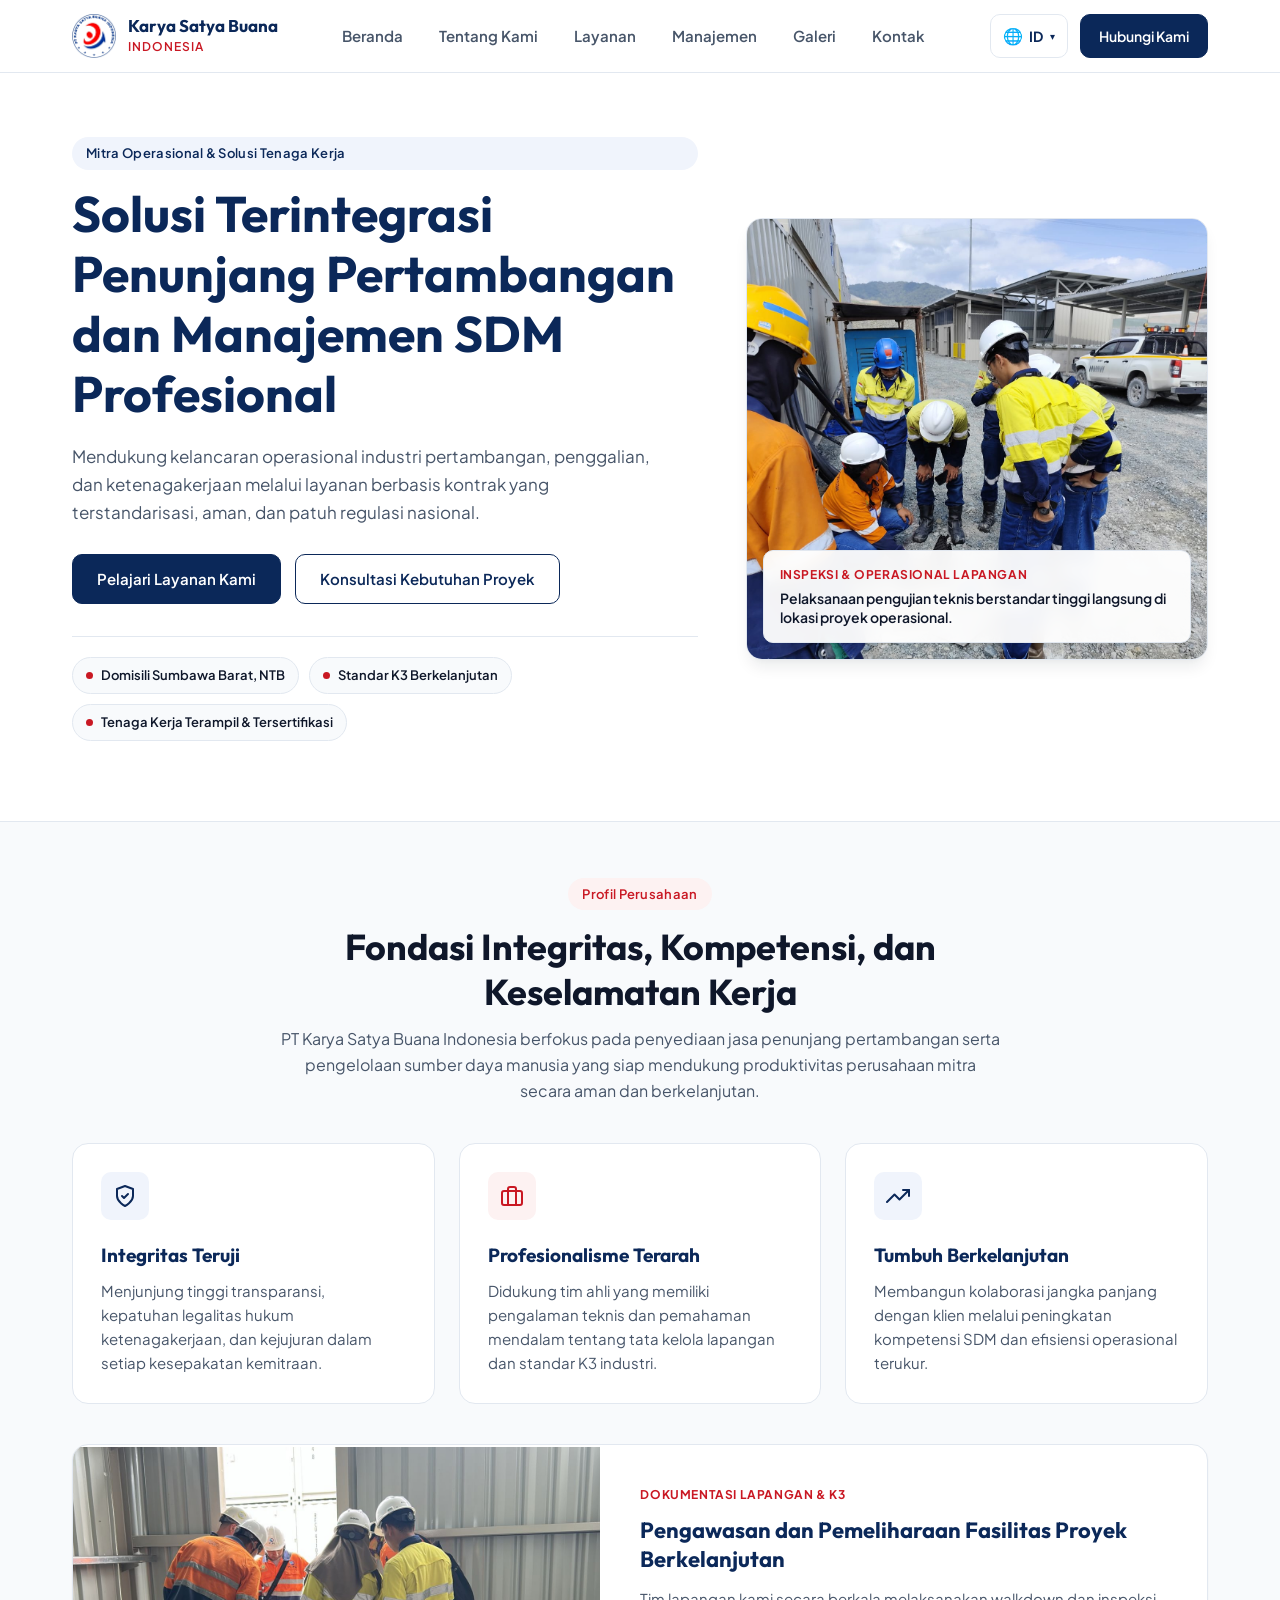
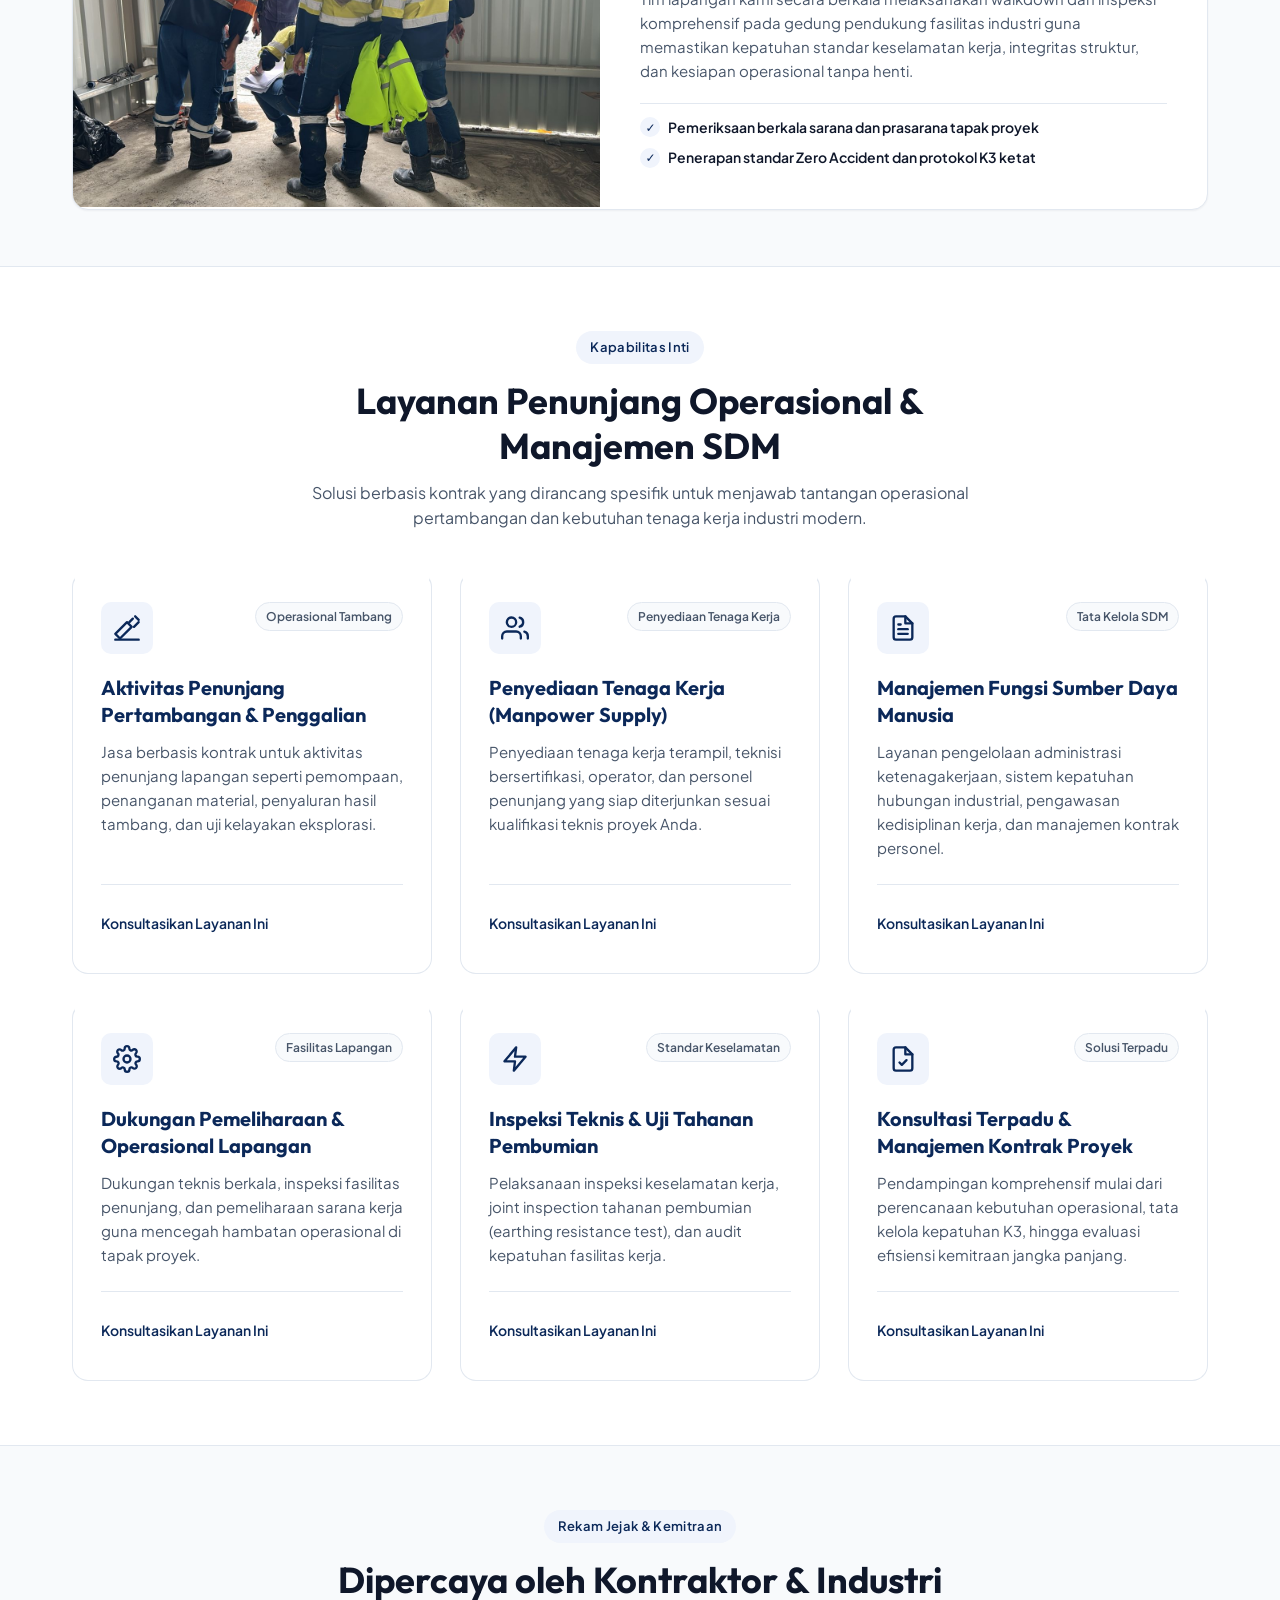
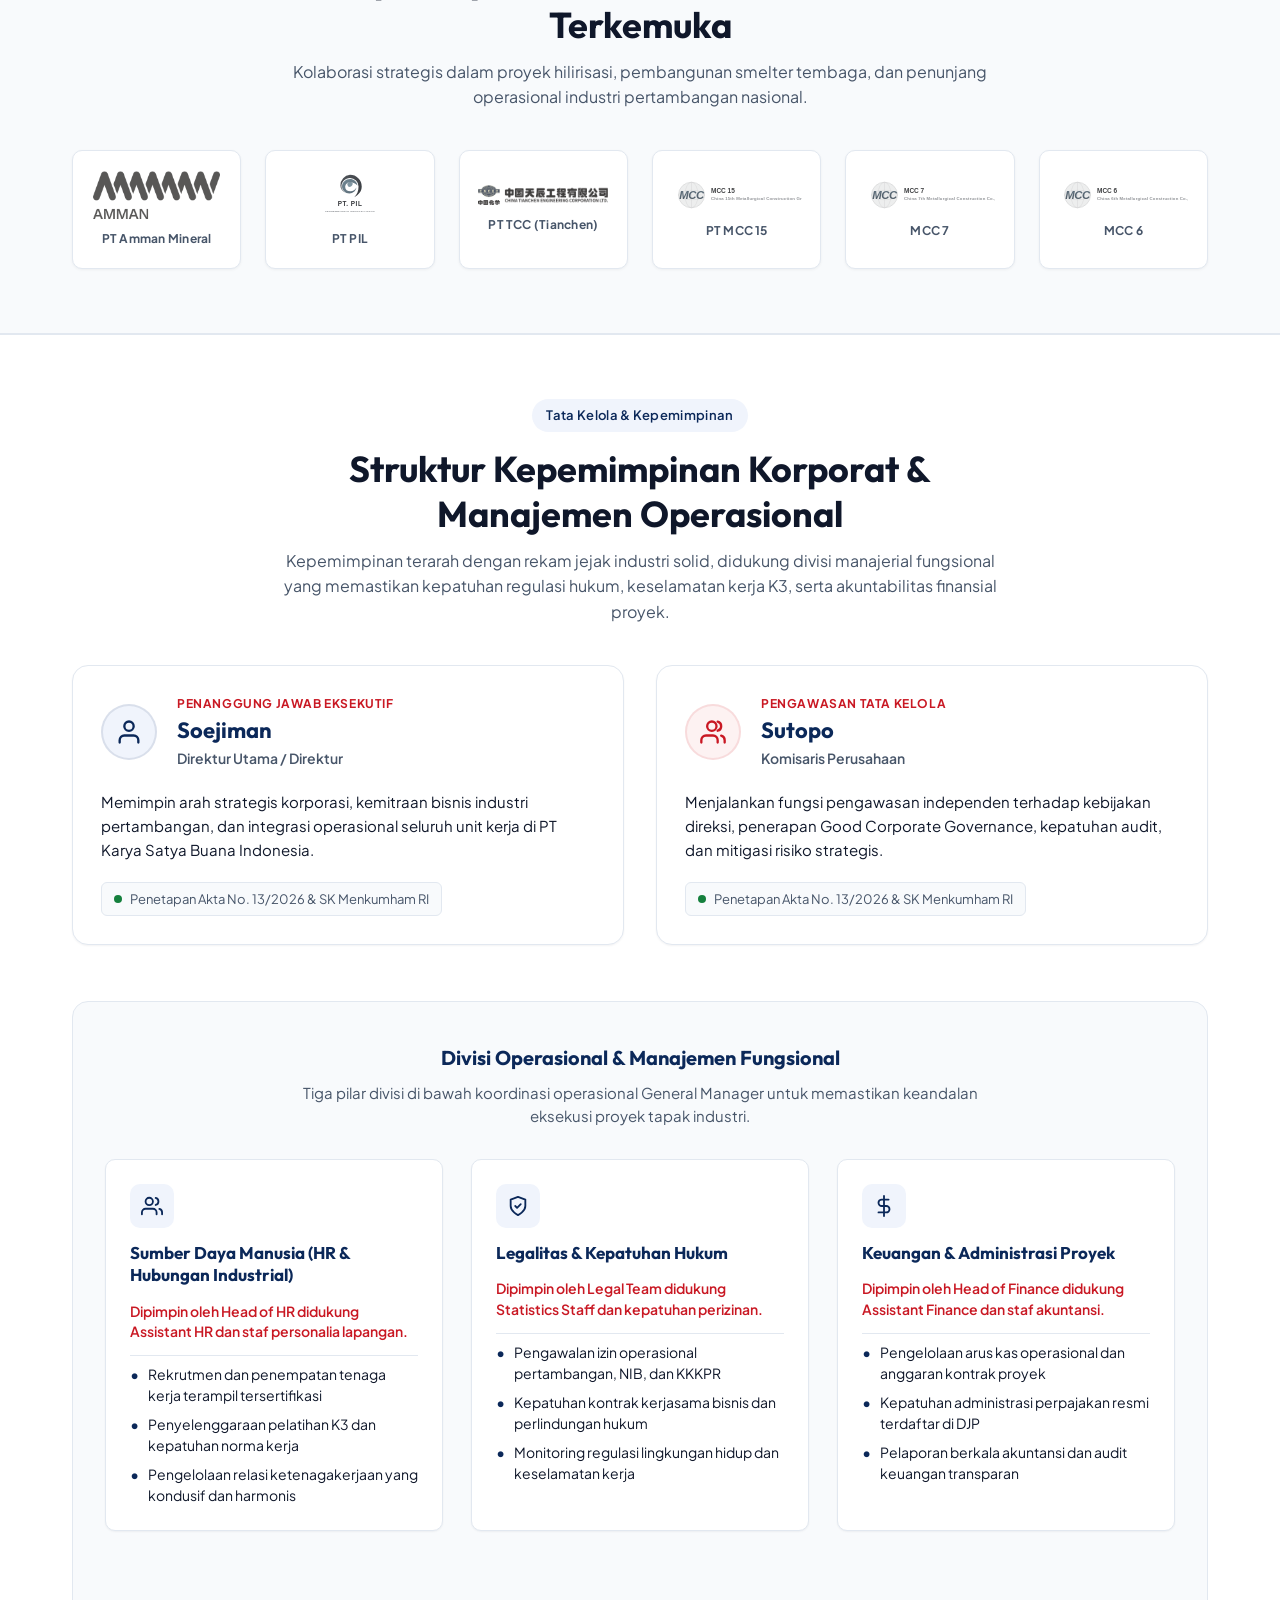
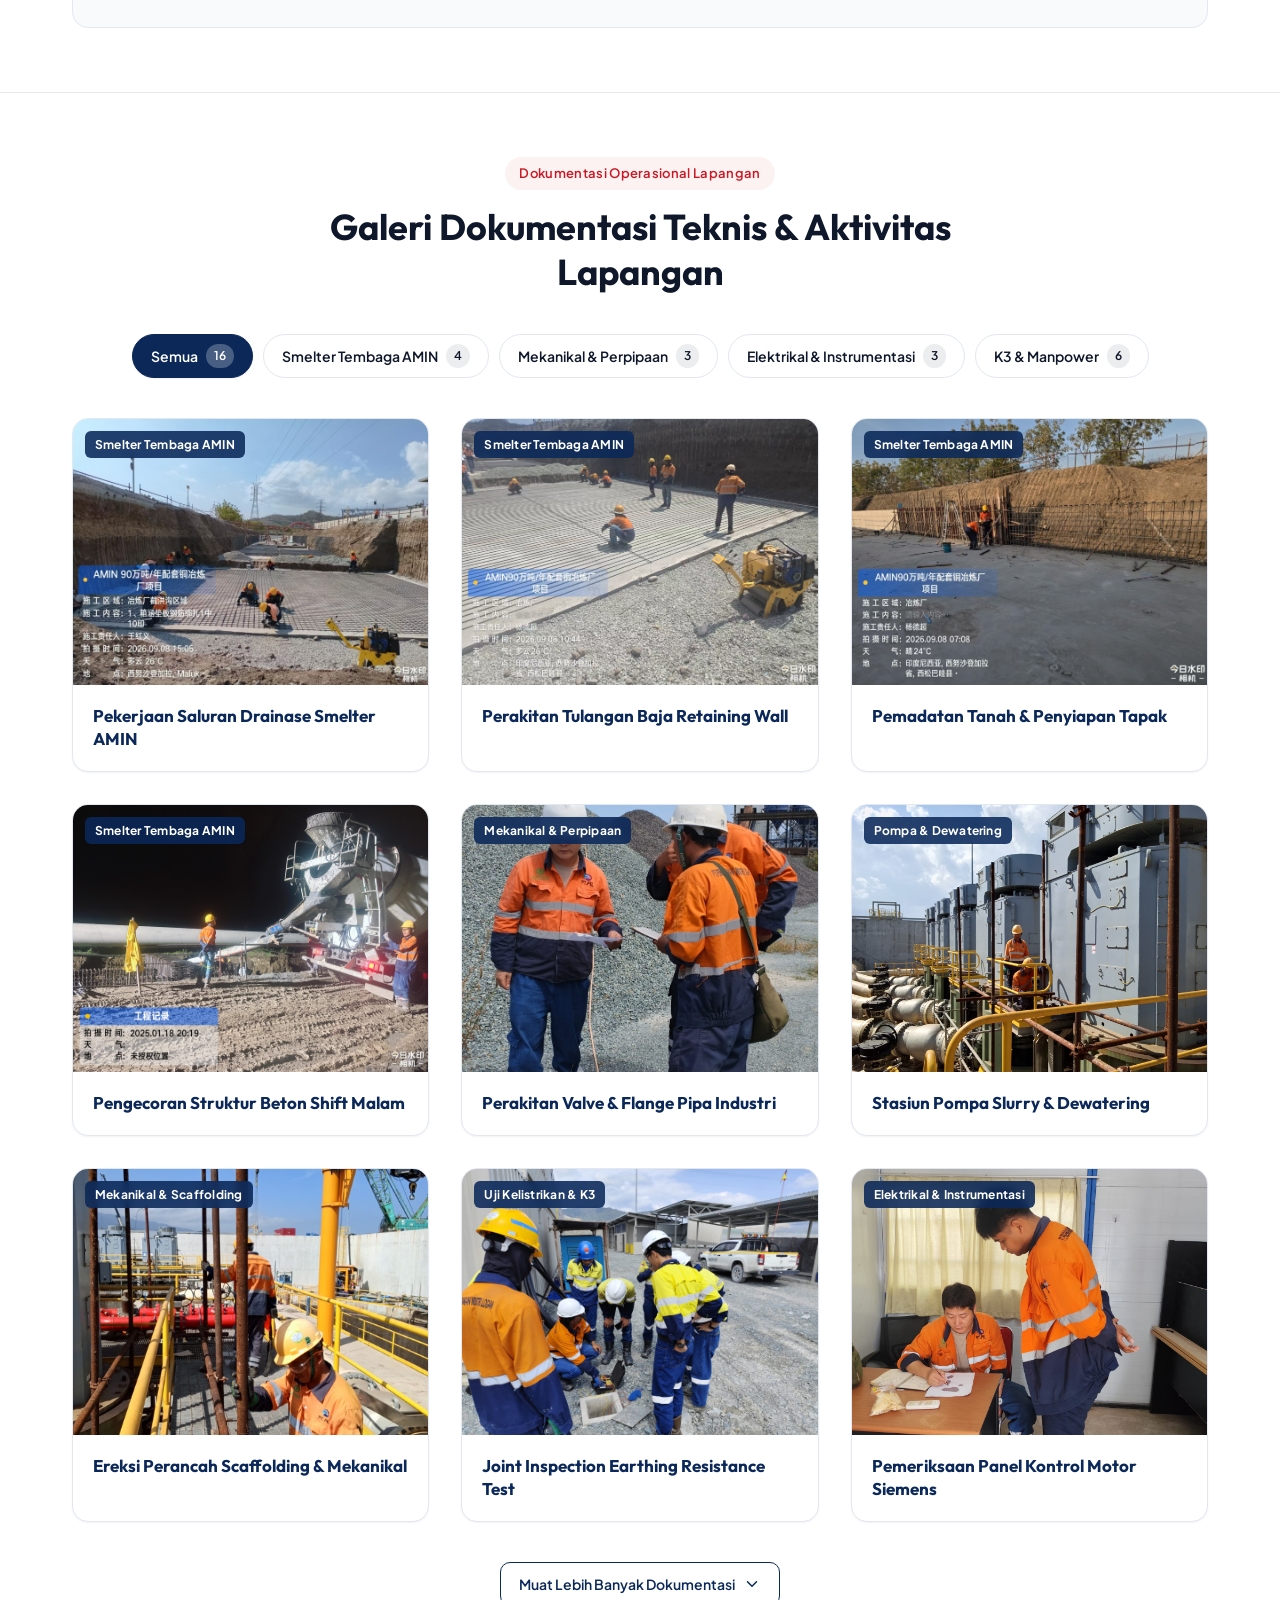
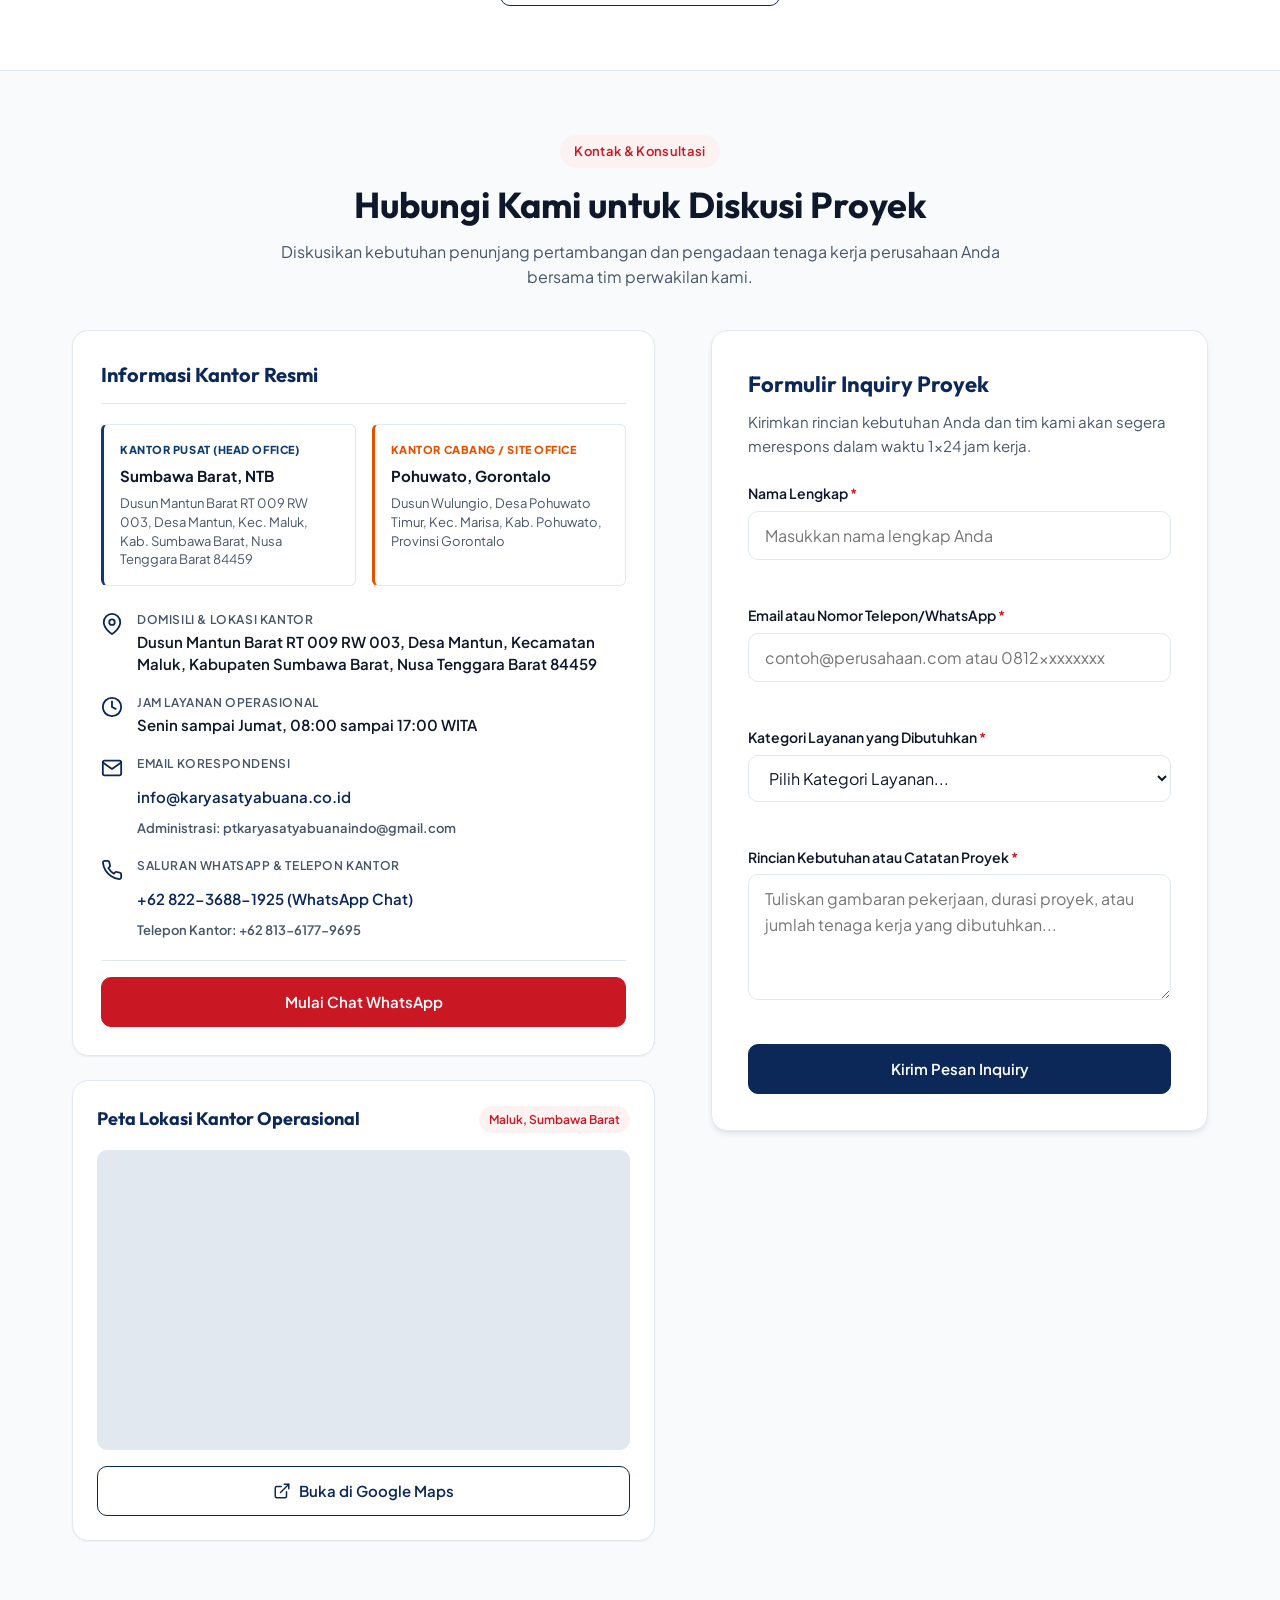
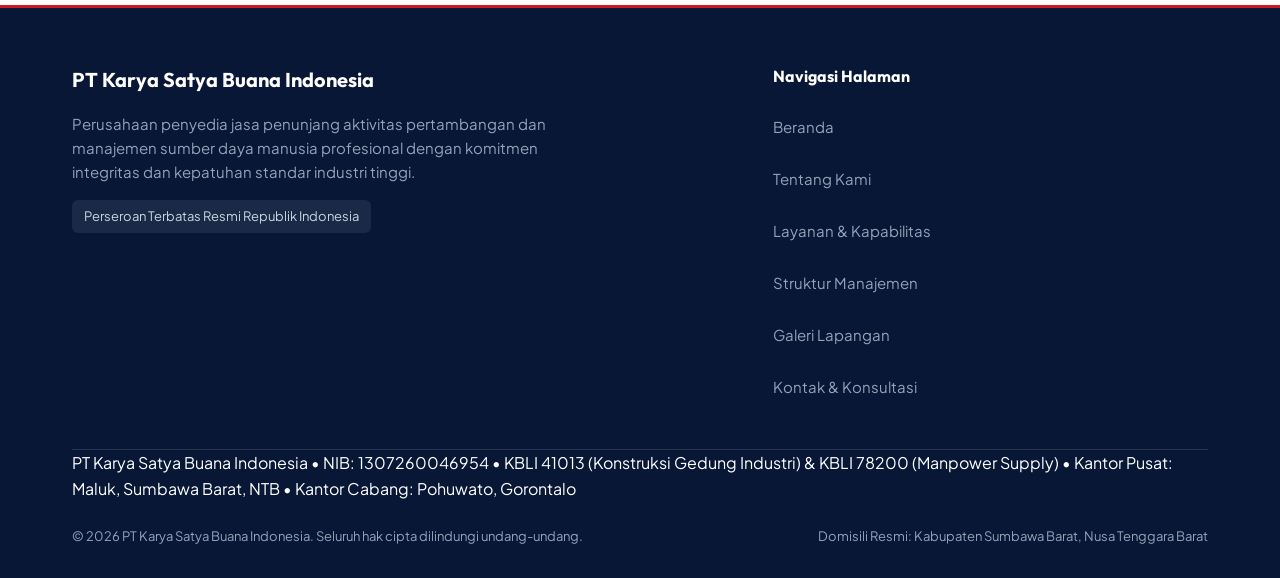
==== commit a6ce47a2: "feat(i18n): add ID/EN/ZH language switcher dropdown - Add client-side dictionary for ID, EN, and ZH " ====
--- a/index.html
+++ b/index.html
@@ -103,10 +103,11 @@
     ]
   }
   </script>
+  <script src="assets/js/translations.js" defer></script>
   <script src="assets/js/main.js" defer></script>
 </head>
 <body>
-  <a href="#main-content" class="skip-link">Menuju ke Konten Utama</a>
+  <a href="#main-content" class="skip-link" data-i18n="nav.skipLink">Menuju ke Konten Utama</a>
 
   <header class="site-header" id="site-header">
     <div class="container site-header__inner">
@@ -129,8 +130,29 @@
         </ul>
       </nav>
 
-      <div class="desktop-actions">
-        <a href="#contact" class="btn btn--primary btn--compact">Hubungi Kami</a>
+            <div class="desktop-actions">
+        <div class="lang-dropdown" id="desktop-lang-dropdown">
+          <button type="button" class="lang-dropdown__trigger" id="desktop-lang-trigger" aria-expanded="false" aria-haspopup="listbox" aria-label="Pilih Bahasa / Select Language">
+            <span class="lang-dropdown__icon" aria-hidden="true">🌐</span>
+            <span class="lang-dropdown__current" id="desktop-lang-current">ID</span>
+            <span class="lang-dropdown__arrow" aria-hidden="true">&#9662;</span>
+          </button>
+          <div class="lang-dropdown__menu" role="listbox" aria-labelledby="desktop-lang-trigger">
+            <button type="button" class="lang-dropdown__item is-active" role="option" aria-selected="true" data-lang="id">
+              <span class="lang-dropdown__code">ID</span>
+              <span class="lang-dropdown__name">Bahasa Indonesia</span>
+            </button>
+            <button type="button" class="lang-dropdown__item" role="option" aria-selected="false" data-lang="en">
+              <span class="lang-dropdown__code">EN</span>
+              <span class="lang-dropdown__name">English</span>
+            </button>
+            <button type="button" class="lang-dropdown__item" role="option" aria-selected="false" data-lang="zh">
+              <span class="lang-dropdown__code">ZH</span>
+              <span class="lang-dropdown__name">中文</span>
+            </button>
+          </div>
+        </div>
+        <a href="#contact" class="btn btn--primary btn--compact" data-i18n="nav.contactCta">Hubungi Kami</a>
       </div>
 
       <button type="button" class="menu-toggle" id="menu-toggle" aria-expanded="false" aria-controls="mobile-drawer" aria-label="Buka Menu Navigasi">
@@ -146,10 +168,31 @@
   <div class="drawer-backdrop" id="drawer-backdrop" aria-hidden="true"></div>
 
   <aside class="mobile-drawer" id="mobile-drawer" role="dialog" aria-modal="true" aria-label="Menu Navigasi Mobile" aria-hidden="true">
-    <div class="mobile-drawer__header">
+        <div class="mobile-drawer__header">
       <div class="brand-text">
         <span class="brand-text__title">PT KSBI</span>
         <span class="brand-text__subtitle">Menu Navigasi</span>
+      </div>
+      <div class="lang-dropdown" id="mobile-lang-dropdown">
+        <button type="button" class="lang-dropdown__trigger" id="mobile-lang-trigger" aria-expanded="false" aria-haspopup="listbox" aria-label="Pilih Bahasa / Select Language">
+          <span class="lang-dropdown__icon" aria-hidden="true">🌐</span>
+          <span class="lang-dropdown__current" id="mobile-lang-current">ID</span>
+          <span class="lang-dropdown__arrow" aria-hidden="true">&#9662;</span>
+        </button>
+        <div class="lang-dropdown__menu" role="listbox" aria-labelledby="mobile-lang-trigger">
+          <button type="button" class="lang-dropdown__item is-active" role="option" aria-selected="true" data-lang="id">
+            <span class="lang-dropdown__code">ID</span>
+            <span class="lang-dropdown__name">Bahasa Indonesia</span>
+          </button>
+          <button type="button" class="lang-dropdown__item" role="option" aria-selected="false" data-lang="en">
+            <span class="lang-dropdown__code">EN</span>
+            <span class="lang-dropdown__name">English</span>
+          </button>
+          <button type="button" class="lang-dropdown__item" role="option" aria-selected="false" data-lang="zh">
+            <span class="lang-dropdown__code">ZH</span>
+            <span class="lang-dropdown__name">中文</span>
+          </button>
+        </div>
       </div>
       <button type="button" class="drawer-close" id="drawer-close" aria-label="Tutup Menu Navigasi">
         <svg viewBox="0 0 24 24" width="22" height="22" fill="none" stroke="currentColor" stroke-width="2" stroke-linecap="round" stroke-linejoin="round" aria-hidden="true">
@@ -169,8 +212,8 @@
     </nav>
 
     <div class="mobile-drawer__footer">
-      <a href="https://wa.me/6282236881925?text=Halo%20Tim%20PT%20Karya%20Satya%20Buana%20Indonesia%2C%20saya%20tertarik%20untuk%20mengetahui%20layanan%20penunjang%20operasional%20perusahaan." class="btn btn--accent btn--compact mobile-nav-link" target="_blank" rel="noopener noreferrer">WhatsApp Cepat</a>
-      <a href="#contact" class="btn btn--primary btn--compact mobile-nav-link">Kirim Pesan Inquiry</a>
+      <a href="https://wa.me/6282236881925?text=Halo%20Tim%20PT%20Karya%20Satya%20Buana%20Indonesia%2C%20saya%20tertarik%20untuk%20mengetahui%20layanan%20penunjang%20operasional%20perusahaan." class="btn btn--accent btn--compact mobile-nav-link" target="_blank" rel="noopener noreferrer" data-i18n="nav.waQuick">WhatsApp Cepat</a>
+      <a href="#contact" class="btn btn--primary btn--compact mobile-nav-link" data-i18n="nav.sendInquiry">Kirim Pesan Inquiry</a>
     </div>
   </aside>
 
@@ -181,26 +224,26 @@
         <div class="hero-grid">
           <div class="hero-content">
             <div class="section-badge">
-              <span>Mitra Operasional &amp; Solusi Tenaga Kerja</span>
-            </div>
-            <h1 class="hero-title" id="hero-title">Solusi Terintegrasi Penunjang Pertambangan dan Manajemen SDM Profesional</h1>
-            <p class="hero-lead">Mendukung kelancaran operasional industri pertambangan, penggalian, dan ketenagakerjaan melalui layanan berbasis kontrak yang terstandarisasi, aman, dan patuh regulasi nasional.</p>
+              <span data-i18n="hero.badge">Mitra Operasional &amp; Solusi Tenaga Kerja</span>
+            </div>
+            <h1 class="hero-title" id="hero-title" data-i18n="hero.title">Solusi Terintegrasi Penunjang Pertambangan dan Manajemen SDM Profesional</h1>
+            <p class="hero-lead" data-i18n="hero.lead">Mendukung kelancaran operasional industri pertambangan, penggalian, dan ketenagakerjaan melalui layanan berbasis kontrak yang terstandarisasi, aman, dan patuh regulasi nasional.</p>
             <div class="hero-actions">
-              <a href="#services" class="btn btn--primary">Pelajari Layanan Kami</a>
-              <a href="#contact" class="btn btn--secondary">Konsultasi Kebutuhan Proyek</a>
+              <a href="#services" class="btn btn--primary" data-i18n="hero.ctaPrimary">Pelajari Layanan Kami</a>
+              <a href="#contact" class="btn btn--secondary" data-i18n="hero.ctaSecondary">Konsultasi Kebutuhan Proyek</a>
             </div>
             <div class="hero-highlights">
               <div class="highlight-pill">
                 <span class="highlight-pill__dot" aria-hidden="true"></span>
-                <span>Domisili Sumbawa Barat, NTB</span>
+                <span data-i18n="hero.pillSafety">Domisili Sumbawa Barat, NTB</span>
               </div>
               <div class="highlight-pill">
                 <span class="highlight-pill__dot" aria-hidden="true"></span>
-                <span>Standar K3 Berkelanjutan</span>
+                <span data-i18n="hero.pillQuality">Standar K3 Berkelanjutan</span>
               </div>
               <div class="highlight-pill">
                 <span class="highlight-pill__dot" aria-hidden="true"></span>
-                <span>Tenaga Kerja Terampil &amp; Tersertifikasi</span>
+                <span data-i18n="hero.pillEfficiency">Tenaga Kerja Terampil &amp; Tersertifikasi</span>
               </div>
             </div>
           </div>
@@ -208,8 +251,8 @@
           <div class="hero-visual">
             <img src="assets/images/hero-inspection.jpeg" alt="Tim teknisi dan pengawas PT Karya Satya Buana Indonesia saat uji earthing resistance dan inspeksi fasilitas industri" class="hero-visual__image" width="600" height="440">
             <div class="hero-visual__card">
-              <div class="hero-visual__badge">Inspeksi &amp; Operasional Lapangan</div>
-              <div class="hero-visual__caption">Pelaksanaan pengujian teknis berstandar tinggi langsung di lokasi proyek operasional.</div>
+              <div class="hero-visual__badge" data-i18n="hero.cardTitle">Inspeksi &amp; Operasional Lapangan</div>
+              <div class="hero-visual__caption" data-i18n="hero.cardDesc">Pelaksanaan pengujian teknis berstandar tinggi langsung di lokasi proyek operasional.</div>
             </div>
           </div>
         </div>
@@ -222,8 +265,8 @@
           <div class="section-badge section-badge--accent">
             <span>Profil Perusahaan</span>
           </div>
-          <h2 class="section-title" id="about-title">Fondasi Integritas, Kompetensi, dan Keselamatan Kerja</h2>
-          <p class="section-description">PT Karya Satya Buana Indonesia berfokus pada penyediaan jasa penunjang pertambangan serta pengelolaan sumber daya manusia yang siap mendukung produktivitas perusahaan mitra secara aman dan berkelanjutan.</p>
+          <h2 class="section-title" id="about-title" data-i18n="about.title">Fondasi Integritas, Kompetensi, dan Keselamatan Kerja</h2>
+          <p class="section-description" data-i18n="about.desc">PT Karya Satya Buana Indonesia berfokus pada penyediaan jasa penunjang pertambangan serta pengelolaan sumber daya manusia yang siap mendukung produktivitas perusahaan mitra secara aman dan berkelanjutan.</p>
         </div>
 
         <div class="about-grid">
@@ -234,8 +277,8 @@
                 <polyline points="9 12 11 14 15 10"></polyline>
               </svg>
             </div>
-            <h3 class="value-card__title">Integritas Teruji</h3>
-            <p class="value-card__description">Menjunjung tinggi transparansi, kepatuhan legalitas hukum ketenagakerjaan, dan kejujuran dalam setiap kesepakatan kemitraan.</p>
+            <h3 class="value-card__title" data-i18n="about.valueSafetyTitle">Integritas Teruji</h3>
+            <p class="value-card__description" data-i18n="about.valueSafetyDesc">Menjunjung tinggi transparansi, kepatuhan legalitas hukum ketenagakerjaan, dan kejujuran dalam setiap kesepakatan kemitraan.</p>
           </div>
 
           <div class="value-card">
@@ -245,8 +288,8 @@
                 <path d="M16 21V5a2 2 0 0 0-2-2h-4a2 2 0 0 0-2 2v16"></path>
               </svg>
             </div>
-            <h3 class="value-card__title">Profesionalisme Terarah</h3>
-            <p class="value-card__description">Didukung tim ahli yang memiliki pengalaman teknis dan pemahaman mendalam tentang tata kelola lapangan dan standar K3 industri.</p>
+            <h3 class="value-card__title" data-i18n="about.valueIntegrityTitle">Profesionalisme Terarah</h3>
+            <p class="value-card__description" data-i18n="about.valueIntegrityDesc">Didukung tim ahli yang memiliki pengalaman teknis dan pemahaman mendalam tentang tata kelola lapangan dan standar K3 industri.</p>
           </div>
 
           <div class="value-card">
@@ -256,8 +299,8 @@
                 <polyline points="17 6 23 6 23 12"></polyline>
               </svg>
             </div>
-            <h3 class="value-card__title">Tumbuh Berkelanjutan</h3>
-            <p class="value-card__description">Membangun kolaborasi jangka panjang dengan klien melalui peningkatan kompetensi SDM dan efisiensi operasional terukur.</p>
+            <h3 class="value-card__title" data-i18n="about.valueQualityTitle">Tumbuh Berkelanjutan</h3>
+            <p class="value-card__description" data-i18n="about.valueQualityDesc">Membangun kolaborasi jangka panjang dengan klien melalui peningkatan kompetensi SDM dan efisiensi operasional terukur.</p>
           </div>
         </div>
 
@@ -266,17 +309,17 @@
             <img src="assets/images/walkdown.jpeg" alt="Dokumentasi walkdown berkala gedung pendukung operasional pertambangan oleh tim PT Karya Satya Buana Indonesia" class="operation-showcase__image" width="560" height="360" loading="lazy">
           </div>
           <div class="operation-showcase__content">
-            <span class="operation-showcase__tag">Dokumentasi Lapangan &amp; K3</span>
-            <h3 class="operation-showcase__title">Pengawasan dan Pemeliharaan Fasilitas Proyek Berkelanjutan</h3>
-            <p class="operation-showcase__description">Tim lapangan kami secara berkala melaksanakan walkdown dan inspeksi komprehensif pada gedung pendukung fasilitas industri guna memastikan kepatuhan standar keselamatan kerja, integritas struktur, dan kesiapan operasional tanpa henti.</p>
+            <span class="operation-showcase__tag" data-i18n="about.opShowcaseTag">Dokumentasi Lapangan &amp; K3</span>
+            <h3 class="operation-showcase__title" data-i18n="about.opShowcaseTitle">Pengawasan dan Pemeliharaan Fasilitas Proyek Berkelanjutan</h3>
+            <p class="operation-showcase__description" data-i18n="about.opShowcaseDesc">Tim lapangan kami secara berkala melaksanakan walkdown dan inspeksi komprehensif pada gedung pendukung fasilitas industri guna memastikan kepatuhan standar keselamatan kerja, integritas struktur, dan kesiapan operasional tanpa henti.</p>
             <div class="operation-showcase__points">
               <div class="operation-showcase__point">
                 <span class="operation-showcase__bullet" aria-hidden="true">&check;</span>
-                <span>Pemeriksaan berkala sarana dan prasarana tapak proyek</span>
+                <span data-i18n="about.opCheck1">Pemeriksaan berkala sarana dan prasarana tapak proyek</span>
               </div>
               <div class="operation-showcase__point">
                 <span class="operation-showcase__bullet" aria-hidden="true">&check;</span>
-                <span>Penerapan standar Zero Accident dan protokol K3 ketat</span>
+                <span data-i18n="about.opCheck2">Penerapan standar Zero Accident dan protokol K3 ketat</span>
               </div>
             </div>
           </div>
@@ -290,8 +333,8 @@
           <div class="section-badge">
             <span>Kapabilitas Inti</span>
           </div>
-          <h2 class="section-title" id="services-title">Layanan Penunjang Operasional &amp; Manajemen SDM</h2>
-          <p class="section-description">Solusi berbasis kontrak yang dirancang spesifik untuk menjawab tantangan operasional pertambangan dan kebutuhan tenaga kerja industri modern.</p>
+          <h2 class="section-title" id="services-title" data-i18n="services.title">Layanan Penunjang Operasional &amp; Manajemen SDM</h2>
+          <p class="section-description" data-i18n="services.desc">Solusi berbasis kontrak yang dirancang spesifik untuk menjawab tantangan operasional pertambangan dan kebutuhan tenaga kerja industri modern.</p>
         </div>
 
         <div class="services-grid">
@@ -307,13 +350,13 @@
                     <path d="M2 22h20"></path>
                   </svg>
                 </div>
-                <span class="service-card__tag">Operasional Tambang</span>
-              </div>
-              <h3 class="service-card__title">Aktivitas Penunjang Pertambangan &amp; Penggalian</h3>
-              <p class="service-card__description">Jasa berbasis kontrak untuk aktivitas penunjang lapangan seperti pemompaan, penanganan material, penyaluran hasil tambang, dan uji kelayakan eksplorasi.</p>
+                <span class="service-card__tag" data-i18n="services.s1Tag">Operasional Tambang</span>
+              </div>
+              <h3 class="service-card__title" data-i18n="services.s1Title">Aktivitas Penunjang Pertambangan &amp; Penggalian</h3>
+              <p class="service-card__description" data-i18n="services.s1Desc">Jasa berbasis kontrak untuk aktivitas penunjang lapangan seperti pemompaan, penanganan material, penyaluran hasil tambang, dan uji kelayakan eksplorasi.</p>
             </div>
             <div class="service-card__action">
-              <a href="#contact" class="service-card__link" data-service="Aktivitas Penunjang Pertambangan">Konsultasikan Layanan Ini</a>
+              <a href="#contact" class="service-card__link" data-i18n="services.consultCta" data-service="Aktivitas Penunjang Pertambangan">Konsultasikan Layanan Ini</a>
             </div>
           </article>
 
@@ -328,13 +371,13 @@
                     <path d="M16 3.13a4 4 0 0 1 0 7.75"></path>
                   </svg>
                 </div>
-                <span class="service-card__tag">Penyediaan Tenaga Kerja</span>
-              </div>
-              <h3 class="service-card__title">Penyediaan Tenaga Kerja (Manpower Supply)</h3>
-              <p class="service-card__description">Penyediaan tenaga kerja terampil, teknisi bersertifikasi, operator, dan personel penunjang yang siap diterjunkan sesuai kualifikasi teknis proyek Anda.</p>
+                <span class="service-card__tag" data-i18n="services.s2Tag">Penyediaan Tenaga Kerja</span>
+              </div>
+              <h3 class="service-card__title" data-i18n="services.s2Title">Penyediaan Tenaga Kerja (Manpower Supply)</h3>
+              <p class="service-card__description" data-i18n="services.s2Desc">Penyediaan tenaga kerja terampil, teknisi bersertifikasi, operator, dan personel penunjang yang siap diterjunkan sesuai kualifikasi teknis proyek Anda.</p>
             </div>
             <div class="service-card__action">
-              <a href="#contact" class="service-card__link" data-service="Penyediaan Tenaga Kerja">Konsultasikan Layanan Ini</a>
+              <a href="#contact" class="service-card__link" data-i18n="services.consultCta" data-service="Penyediaan Tenaga Kerja">Konsultasikan Layanan Ini</a>
             </div>
           </article>
 
@@ -350,13 +393,13 @@
                     <polyline points="10 9 9 9 8 9"></polyline>
                   </svg>
                 </div>
-                <span class="service-card__tag">Tata Kelola SDM</span>
-              </div>
-              <h3 class="service-card__title">Manajemen Fungsi Sumber Daya Manusia</h3>
-              <p class="service-card__description">Layanan pengelolaan administrasi ketenagakerjaan, sistem kepatuhan hubungan industrial, pengawasan kedisiplinan kerja, dan manajemen kontrak personel.</p>
+                <span class="service-card__tag" data-i18n="services.s3Tag">Tata Kelola SDM</span>
+              </div>
+              <h3 class="service-card__title" data-i18n="services.s3Title">Manajemen Fungsi Sumber Daya Manusia</h3>
+              <p class="service-card__description" data-i18n="services.s3Desc">Layanan pengelolaan administrasi ketenagakerjaan, sistem kepatuhan hubungan industrial, pengawasan kedisiplinan kerja, dan manajemen kontrak personel.</p>
             </div>
             <div class="service-card__action">
-              <a href="#contact" class="service-card__link" data-service="Manajemen Fungsi SDM">Konsultasikan Layanan Ini</a>
+              <a href="#contact" class="service-card__link" data-i18n="services.consultCta" data-service="Manajemen Fungsi SDM">Konsultasikan Layanan Ini</a>
             </div>
           </article>
 
@@ -369,13 +412,13 @@
                     <path d="M19.4 15a1.65 1.65 0 0 0 .33 1.82l.06.06a2 2 0 0 1 0 2.83 2 2 0 0 1-2.83 0l-.06-.06a1.65 1.65 0 0 0-1.82-.33 1.65 1.65 0 0 0-1 1.51V21a2 2 0 0 1-2 2 2 2 0 0 1-2-2v-.09A1.65 1.65 0 0 0 9 19.4a1.65 1.65 0 0 0-1.82.33l-.06.06a2 2 0 0 1-2.83 0 2 2 0 0 1 0-2.83l.06-.06a1.65 1.65 0 0 0 .33-1.82 1.65 1.65 0 0 0-1.51-1H3a2 2 0 0 1-2-2 2 2 0 0 1 2-2h.09A1.65 1.65 0 0 0 4.6 9a1.65 1.65 0 0 0-.33-1.82l-.06-.06a2 2 0 0 1 0-2.83 2 2 0 0 1 2.83 0l.06.06a1.65 1.65 0 0 0 1.82.33H9a1.65 1.65 0 0 0 1-1.51V3a2 2 0 0 1 2-2 2 2 0 0 1 2 2v.09a1.65 1.65 0 0 0 1 1.51 1.65 1.65 0 0 0 1.82-.33l.06-.06a2 2 0 0 1 2.83 0 2 2 0 0 1 0 2.83l-.06.06a1.65 1.65 0 0 0-.33 1.82V9a1.65 1.65 0 0 0 1.51 1H21a2 2 0 0 1 2 2 2 2 0 0 1-2 2h-.09a1.65 1.65 0 0 0-1.51 1z"></path>
                   </svg>
                 </div>
-                <span class="service-card__tag">Fasilitas Lapangan</span>
-              </div>
-              <h3 class="service-card__title">Dukungan Pemeliharaan &amp; Operasional Lapangan</h3>
-              <p class="service-card__description">Dukungan teknis berkala, inspeksi fasilitas penunjang, dan pemeliharaan sarana kerja guna mencegah hambatan operasional di tapak proyek.</p>
+                <span class="service-card__tag" data-i18n="services.s4Tag">Fasilitas Lapangan</span>
+              </div>
+              <h3 class="service-card__title" data-i18n="services.s4Title">Dukungan Pemeliharaan &amp; Operasional Lapangan</h3>
+              <p class="service-card__description" data-i18n="services.s4Desc">Dukungan teknis berkala, inspeksi fasilitas penunjang, dan pemeliharaan sarana kerja guna mencegah hambatan operasional di tapak proyek.</p>
             </div>
             <div class="service-card__action">
-              <a href="#contact" class="service-card__link" data-service="Pemeliharaan Lapangan">Konsultasikan Layanan Ini</a>
+              <a href="#contact" class="service-card__link" data-i18n="services.consultCta" data-service="Pemeliharaan Lapangan">Konsultasikan Layanan Ini</a>
             </div>
           </article>
 
@@ -387,13 +430,13 @@
                     <polygon points="13 2 3 14 12 14 11 22 21 10 12 10 13 2"></polygon>
                   </svg>
                 </div>
-                <span class="service-card__tag">Standar Keselamatan</span>
-              </div>
-              <h3 class="service-card__title">Inspeksi Teknis &amp; Uji Tahanan Pembumian</h3>
-              <p class="service-card__description">Pelaksanaan inspeksi keselamatan kerja, joint inspection tahanan pembumian (earthing resistance test), dan audit kepatuhan fasilitas kerja.</p>
+                <span class="service-card__tag" data-i18n="services.s5Tag">Standar Keselamatan</span>
+              </div>
+              <h3 class="service-card__title" data-i18n="services.s5Title">Inspeksi Teknis &amp; Uji Tahanan Pembumian</h3>
+              <p class="service-card__description" data-i18n="services.s5Desc">Pelaksanaan inspeksi keselamatan kerja, joint inspection tahanan pembumian (earthing resistance test), dan audit kepatuhan fasilitas kerja.</p>
             </div>
             <div class="service-card__action">
-              <a href="#contact" class="service-card__link" data-service="Inspeksi Teknis">Konsultasikan Layanan Ini</a>
+              <a href="#contact" class="service-card__link" data-i18n="services.consultCta" data-service="Inspeksi Teknis">Konsultasikan Layanan Ini</a>
             </div>
           </article>
 
@@ -407,13 +450,13 @@
                     <path d="M9 15l2 2 4-4"></path>
                   </svg>
                 </div>
-                <span class="service-card__tag">Solusi Terpadu</span>
-              </div>
-              <h3 class="service-card__title">Konsultasi Terpadu &amp; Manajemen Kontrak Proyek</h3>
-              <p class="service-card__description">Pendampingan komprehensif mulai dari perencanaan kebutuhan operasional, tata kelola kepatuhan K3, hingga evaluasi efisiensi kemitraan jangka panjang.</p>
+                <span class="service-card__tag" data-i18n="services.s6Tag">Solusi Terpadu</span>
+              </div>
+              <h3 class="service-card__title" data-i18n="services.s6Title">Konsultasi Terpadu &amp; Manajemen Kontrak Proyek</h3>
+              <p class="service-card__description" data-i18n="services.s6Desc">Pendampingan komprehensif mulai dari perencanaan kebutuhan operasional, tata kelola kepatuhan K3, hingga evaluasi efisiensi kemitraan jangka panjang.</p>
             </div>
             <div class="service-card__action">
-              <a href="#contact" class="service-card__link" data-service="Konsultasi Terpadu">Konsultasikan Layanan Ini</a>
+              <a href="#contact" class="service-card__link" data-i18n="services.consultCta" data-service="Konsultasi Terpadu">Konsultasikan Layanan Ini</a>
             </div>
           </article>
         </div>
@@ -426,8 +469,8 @@
           <div class="section-badge">
             <span>Rekam Jejak &amp; Kemitraan</span>
           </div>
-          <h2 class="section-title" id="partners-title">Dipercaya oleh Kontraktor &amp; Industri Terkemuka</h2>
-          <p class="section-description">Kolaborasi strategis dalam proyek hilirisasi, pembangunan smelter tembaga, dan penunjang operasional industri pertambangan nasional.</p>
+          <h2 class="section-title" id="partners-title" data-i18n="partners.title">Dipercaya oleh Kontraktor &amp; Industri Terkemuka</h2>
+          <p class="section-description" data-i18n="partners.desc">Kolaborasi strategis dalam proyek hilirisasi, pembangunan smelter tembaga, dan penunjang operasional industri pertambangan nasional.</p>
         </div>
 
         <div class="partners-grid">
@@ -470,8 +513,8 @@
           <div class="section-badge">
             <span>Tata Kelola &amp; Kepemimpinan</span>
           </div>
-          <h2 class="section-title" id="management-title">Struktur Kepemimpinan Korporat &amp; Manajemen Operasional</h2>
-          <p class="section-description">Kepemimpinan terarah dengan rekam jejak industri solid, didukung divisi manajerial fungsional yang memastikan kepatuhan regulasi hukum, keselamatan kerja K3, serta akuntabilitas finansial proyek.</p>
+          <h2 class="section-title" id="management-title" data-i18n="management.title">Struktur Kepemimpinan Korporat &amp; Manajemen Operasional</h2>
+          <p class="section-description" data-i18n="management.desc">Kepemimpinan terarah dengan rekam jejak industri solid, didukung divisi manajerial fungsional yang memastikan kepatuhan regulasi hukum, keselamatan kerja K3, serta akuntabilitas finansial proyek.</p>
         </div>
 
         <div class="leadership-grid management-grid">
@@ -484,12 +527,12 @@
                 </svg>
               </div>
               <div class="leadership-card__meta">
-                <span class="leadership-card__role-tag">Penanggung Jawab Eksekutif</span>
+                <span class="leadership-card__role-tag" data-i18n="management.dirRole">Penanggung Jawab Eksekutif</span>
                 <h3 class="leadership-card__name">Soejiman</h3>
                 <div class="leadership-card__position">Direktur Utama / Direktur</div>
               </div>
             </div>
-            <p class="leadership-card__bio">Memimpin arah strategis korporasi, kemitraan bisnis industri pertambangan, dan integrasi operasional seluruh unit kerja di PT Karya Satya Buana Indonesia.</p>
+            <p class="leadership-card__bio" data-i18n="management.dirBio">Memimpin arah strategis korporasi, kemitraan bisnis industri pertambangan, dan integrasi operasional seluruh unit kerja di PT Karya Satya Buana Indonesia.</p>
             <div class="leadership-card__legal-badge">
               <span class="legal-badge__dot" aria-hidden="true"></span>
               <span>Penetapan Akta No. 13/2026 &amp; SK Menkumham RI</span>
@@ -507,12 +550,12 @@
                 </svg>
               </div>
               <div class="leadership-card__meta">
-                <span class="leadership-card__role-tag">Pengawasan Tata Kelola</span>
+                <span class="leadership-card__role-tag" data-i18n="management.comRole">Pengawasan Tata Kelola</span>
                 <h3 class="leadership-card__name">Sutopo</h3>
                 <div class="leadership-card__position">Komisaris Perusahaan</div>
               </div>
             </div>
-            <p class="leadership-card__bio">Menjalankan fungsi pengawasan independen terhadap kebijakan direksi, penerapan Good Corporate Governance, kepatuhan audit, dan mitigasi risiko strategis.</p>
+            <p class="leadership-card__bio" data-i18n="management.comBio">Menjalankan fungsi pengawasan independen terhadap kebijakan direksi, penerapan Good Corporate Governance, kepatuhan audit, dan mitigasi risiko strategis.</p>
             <div class="leadership-card__legal-badge">
               <span class="legal-badge__dot" aria-hidden="true"></span>
               <span>Penetapan Akta No. 13/2026 &amp; SK Menkumham RI</span>
@@ -522,8 +565,8 @@
 
         <div class="management-divisions">
           <div class="divisions-header">
-            <h3 class="divisions-title">Divisi Operasional &amp; Manajemen Fungsional</h3>
-            <p class="divisions-subtitle">Tiga pilar divisi di bawah koordinasi operasional General Manager untuk memastikan keandalan eksekusi proyek tapak industri.</p>
+            <h3 class="divisions-title" data-i18n="management.divTitle">Divisi Operasional &amp; Manajemen Fungsional</h3>
+            <p class="divisions-subtitle" data-i18n="management.divSubtitle">Tiga pilar divisi di bawah koordinasi operasional General Manager untuk memastikan keandalan eksekusi proyek tapak industri.</p>
           </div>
 
           <div class="divisions-grid management-grid">
@@ -536,8 +579,8 @@
                   <path d="M16 3.13a4 4 0 0 1 0 7.75"></path>
                 </svg>
               </div>
-              <h4 class="division-card__title">Sumber Daya Manusia (HR &amp; Hubungan Industrial)</h4>
-              <p class="division-card__lead">Dipimpin oleh Head of HR didukung Assistant HR dan staf personalia lapangan.</p>
+              <h4 class="division-card__title" data-i18n="management.divHrTitle">Sumber Daya Manusia (HR &amp; Hubungan Industrial)</h4>
+              <p class="division-card__lead" data-i18n="management.divHrLead">Dipimpin oleh Head of HR didukung Assistant HR dan staf personalia lapangan.</p>
               <ul class="division-card__list">
                 <li>Rekrutmen dan penempatan tenaga kerja terampil tersertifikasi</li>
                 <li>Penyelenggaraan pelatihan K3 dan kepatuhan norma kerja</li>
@@ -552,8 +595,8 @@
                   <polyline points="9 12 11 14 15 10"></polyline>
                 </svg>
               </div>
-              <h4 class="division-card__title">Legalitas &amp; Kepatuhan Hukum</h4>
-              <p class="division-card__lead">Dipimpin oleh Legal Team didukung Statistics Staff dan kepatuhan perizinan.</p>
+              <h4 class="division-card__title" data-i18n="management.divLegalTitle">Legalitas &amp; Kepatuhan Hukum</h4>
+              <p class="division-card__lead" data-i18n="management.divLegalLead">Dipimpin oleh Legal Team didukung Statistics Staff dan kepatuhan perizinan.</p>
               <ul class="division-card__list">
                 <li>Pengawalan izin operasional pertambangan, NIB, dan KKKPR</li>
                 <li>Kepatuhan kontrak kerjasama bisnis dan perlindungan hukum</li>
@@ -568,8 +611,8 @@
                   <path d="M17 5H9.5a3.5 3.5 0 0 0 0 7h5a3.5 3.5 0 0 1 0 7H6"></path>
                 </svg>
               </div>
-              <h4 class="division-card__title">Keuangan &amp; Administrasi Proyek</h4>
-              <p class="division-card__lead">Dipimpin oleh Head of Finance didukung Assistant Finance dan staf akuntansi.</p>
+              <h4 class="division-card__title" data-i18n="management.divFinTitle">Keuangan &amp; Administrasi Proyek</h4>
+              <p class="division-card__lead" data-i18n="management.divFinLead">Dipimpin oleh Head of Finance didukung Assistant Finance dan staf akuntansi.</p>
               <ul class="division-card__list">
                 <li>Pengelolaan arus kas operasional dan anggaran kontrak proyek</li>
                 <li>Kepatuhan administrasi perpajakan resmi terdaftar di DJP</li>
@@ -587,7 +630,7 @@
           <div class="section-badge section-badge--accent">
             <span>Dokumentasi Operasional Lapangan</span>
           </div>
-          <h2 class="section-title" id="gallery-title">Galeri Dokumentasi Teknis &amp; Aktivitas Lapangan</h2>
+          <h2 class="section-title" id="gallery-title" data-i18n="gallery.title">Galeri Dokumentasi Teknis &amp; Aktivitas Lapangan</h2>
         </div>
 
         <div class="gallery-filters" role="tablist" aria-label="Filter Kategori Galeri Portofolio">
@@ -905,7 +948,7 @@
 
         <div class="gallery-actions">
           <button type="button" class="btn btn--secondary btn--compact gallery-load-more" id="gallery-load-more" aria-expanded="false">
-            <span>Muat Lebih Banyak Dokumentasi</span>
+            <span data-i18n="gallery.loadMore">Muat Lebih Banyak Dokumentasi</span>
             <svg class="btn-icon" viewBox="0 0 24 24" fill="none" stroke="currentColor" stroke-width="2" stroke-linecap="round" stroke-linejoin="round" aria-hidden="true" width="18" height="18">
               <polyline points="6 9 12 15 18 9"></polyline>
             </svg>
@@ -920,8 +963,8 @@
           <div class="section-badge section-badge--accent">
             <span>Kontak &amp; Konsultasi</span>
           </div>
-          <h2 class="section-title" id="contact-title">Hubungi Kami untuk Diskusi Proyek</h2>
-          <p class="section-description">Diskusikan kebutuhan penunjang pertambangan dan pengadaan tenaga kerja perusahaan Anda bersama tim perwakilan kami.</p>
+          <h2 class="section-title" id="contact-title" data-i18n="contact.title">Hubungi Kami untuk Diskusi Proyek</h2>
+          <p class="section-description" data-i18n="contact.desc">Diskusikan kebutuhan penunjang pertambangan dan pengadaan tenaga kerja perusahaan Anda bersama tim perwakilan kami.</p>
         </div>
 
         <div class="contact-grid">
@@ -931,12 +974,12 @@
               
               <div class="office-grid">
                 <div class="office-card office-card--head">
-                  <span class="office-card__badge">Kantor Pusat (Head Office)</span>
+                  <span class="office-card__badge" data-i18n="contact.headOffice">Kantor Pusat (Head Office)</span>
                   <h4 class="office-card__name">Sumbawa Barat, NTB</h4>
                   <p class="office-card__address">Dusun Mantun Barat RT 009 RW 003, Desa Mantun, Kec. Maluk, Kab. Sumbawa Barat, Nusa Tenggara Barat 84459</p>
                 </div>
                 <div class="office-card office-card--branch">
-                  <span class="office-card__badge">Kantor Cabang / Site Office</span>
+                  <span class="office-card__badge" data-i18n="contact.branchOffice">Kantor Cabang / Site Office</span>
                   <h4 class="office-card__name">Pohuwato, Gorontalo</h4>
                   <p class="office-card__address">Dusun Wulungio, Desa Pohuwato Timur, Kec. Marisa, Kab. Pohuwato, Provinsi Gorontalo</p>
                 </div>
@@ -959,7 +1002,7 @@
                     <polyline points="12 6 12 12 16 14"></polyline>
                   </svg>
                   <div class="contact-detail-content">
-                    <span class="contact-detail-label">Jam Layanan Operasional</span>
+                    <span class="contact-detail-label" data-i18n="contact.officeHours">Jam Layanan Operasional</span>
                     <span class="contact-detail-value">Senin sampai Jumat, 08:00 sampai 17:00 WITA</span>
                   </div>
                 </li>
@@ -995,7 +1038,7 @@
 
             <div class="contact-map-card contact-map">
               <div class="contact-map-header">
-                <h4 class="contact-map-title">Peta Lokasi Kantor Operasional</h4>
+                <h4 class="contact-map-title" data-i18n="contact.mapTitle">Peta Lokasi Kantor Operasional</h4>
                 <span class="contact-map-badge">Maluk, Sumbawa Barat</span>
               </div>
               <div class="contact-map-wrapper contact-map-container map-wrapper">
@@ -1016,55 +1059,55 @@
                     <polyline points="15 3 21 3 21 9"></polyline>
                     <line x1="10" y1="14" x2="21" y2="3"></line>
                   </svg>
-                  <span>Buka di Google Maps</span>
+                  <span data-i18n="contact.mapBtn">Buka di Google Maps</span>
                 </a>
               </div>
             </div>
           </div>
 
           <div class="inquiry-form-container">
-            <h3 class="inquiry-form-title">Formulir Inquiry Proyek</h3>
-            <p class="inquiry-form-subtitle">Kirimkan rincian kebutuhan Anda dan tim kami akan segera merespons dalam waktu 1x24 jam kerja.</p>
+            <h3 class="inquiry-form-title" data-i18n="contact.formTitle">Formulir Inquiry Proyek</h3>
+            <p class="inquiry-form-subtitle" data-i18n="contact.formSubtitle">Kirimkan rincian kebutuhan Anda dan tim kami akan segera merespons dalam waktu 1x24 jam kerja.</p>
 
             <form id="inquiry-form" class="inquiry-form" novalidate>
               <input type="text" name="_gotcha" class="visually-hidden" tabindex="-1" autocomplete="off" aria-hidden="true">
 
               <div class="form-group">
-                <label for="fullName" class="form-label">Nama Lengkap <span class="required">*</span></label>
-                <input type="text" id="fullName" name="fullName" class="form-input" placeholder="Masukkan nama lengkap Anda" required autocomplete="name" aria-describedby="fullName-error">
+                <label for="fullName" class="form-label"><span data-i18n="contact.nameLabel">Nama Lengkap</span> <span class="required">*</span></label>
+                <input type="text" id="fullName" name="fullName" class="form-input" placeholder="Masukkan nama lengkap Anda" data-i18n-placeholder="contact.namePlaceholder" required autocomplete="name" aria-describedby="fullName-error">
                 <span class="form-error" id="fullName-error" aria-live="polite"></span>
               </div>
 
               <div class="form-group">
-                <label for="contactInfo" class="form-label">Email atau Nomor Telepon/WhatsApp <span class="required">*</span></label>
-                <input type="text" id="contactInfo" name="contactInfo" class="form-input" placeholder="contoh@perusahaan.com atau 0812xxxxxxxx" required aria-describedby="contactInfo-error">
+                <label for="contactInfo" class="form-label"><span data-i18n="contact.contactLabel">Email atau Nomor Telepon/WhatsApp</span> <span class="required">*</span></label>
+                <input type="text" id="contactInfo" name="contactInfo" class="form-input" placeholder="contoh@perusahaan.com atau 0812xxxxxxxx" data-i18n-placeholder="contact.contactPlaceholder" required aria-describedby="contactInfo-error">
                 <span class="form-error" id="contactInfo-error" aria-live="polite"></span>
               </div>
 
               <div class="form-group">
-                <label for="serviceType" class="form-label">Kategori Layanan yang Dibutuhkan <span class="required">*</span></label>
+                <label for="serviceType" class="form-label"><span data-i18n="contact.serviceLabel">Kategori Layanan yang Dibutuhkan</span> <span class="required">*</span></label>
                 <select id="serviceType" name="serviceType" class="form-select" required aria-describedby="serviceType-error">
-                  <option value="">Pilih Kategori Layanan...</option>
-                  <option value="Aktivitas Penunjang Pertambangan">Aktivitas Penunjang Pertambangan &amp; Penggalian</option>
-                  <option value="Penyediaan Tenaga Kerja">Penyediaan Tenaga Kerja (Manpower Supply)</option>
-                  <option value="Manajemen Fungsi SDM">Manajemen Fungsi Sumber Daya Manusia</option>
-                  <option value="Pemeliharaan Lapangan">Dukungan Pemeliharaan &amp; Operasional Lapangan</option>
-                  <option value="Inspeksi Teknis">Inspeksi Teknis &amp; Uji Tahanan Pembumian</option>
-                  <option value="Konsultasi Terpadu">Konsultasi Terpadu &amp; Manajemen Kontrak Proyek</option>
+                  <option value="" data-i18n="contact.serviceSelectPlaceholder">Pilih Kategori Layanan...</option>
+                  <option value="Aktivitas Penunjang Pertambangan" data-i18n="contact.sOpt1">Aktivitas Penunjang Pertambangan &amp; Penggalian</option>
+                  <option value="Penyediaan Tenaga Kerja" data-i18n="contact.sOpt2">Penyediaan Tenaga Kerja (Manpower Supply)</option>
+                  <option value="Manajemen Fungsi SDM" data-i18n="contact.sOpt3">Manajemen Fungsi Sumber Daya Manusia</option>
+                  <option value="Pemeliharaan Lapangan" data-i18n="contact.sOpt4">Dukungan Pemeliharaan &amp; Operasional Lapangan</option>
+                  <option value="Inspeksi Teknis" data-i18n="contact.sOpt5">Inspeksi Teknis &amp; Uji Tahanan Pembumian</option>
+                  <option value="Konsultasi Terpadu" data-i18n="contact.sOpt6">Konsultasi Terpadu &amp; Manajemen Kontrak Proyek</option>
                 </select>
                 <span class="form-error" id="serviceType-error" aria-live="polite"></span>
               </div>
 
               <div class="form-group">
-                <label for="message" class="form-label">Rincian Kebutuhan atau Catatan Proyek <span class="required">*</span></label>
-                <textarea id="message" name="message" class="form-textarea" rows="4" placeholder="Tuliskan gambaran pekerjaan, durasi proyek, atau jumlah tenaga kerja yang dibutuhkan..." required aria-describedby="message-error"></textarea>
+                <label for="message" class="form-label"><span data-i18n="contact.messageLabel">Rincian Kebutuhan atau Catatan Proyek</span> <span class="required">*</span></label>
+                <textarea id="message" name="message" class="form-textarea" rows="4" placeholder="Tuliskan gambaran pekerjaan, durasi proyek, atau jumlah tenaga kerja yang dibutuhkan..." data-i18n-placeholder="contact.messagePlaceholder" required aria-describedby="message-error"></textarea>
                 <span class="form-error" id="message-error" aria-live="polite"></span>
               </div>
 
               <div class="form-feedback" id="form-feedback" role="status" aria-live="polite"></div>
 
               <button type="submit" class="btn btn--primary btn--full" id="submit-btn">
-                <span class="btn__text">Kirim Pesan Inquiry</span>
+                <span class="btn__text" data-i18n="contact.submitBtn">Kirim Pesan Inquiry</span>
                 <span class="btn__spinner" aria-hidden="true"></span>
               </button>
             </form>
@@ -1080,14 +1123,14 @@
       <div class="footer-grid">
         <div class="footer-brand">
           <div class="footer-brand__title">PT Karya Satya Buana Indonesia</div>
-          <p class="footer-brand__description">Perusahaan penyedia jasa penunjang aktivitas pertambangan dan manajemen sumber daya manusia profesional dengan komitmen integritas dan kepatuhan standar industri tinggi.</p>
+          <p class="footer-brand__description" data-i18n="footer.desc">Perusahaan penyedia jasa penunjang aktivitas pertambangan dan manajemen sumber daya manusia profesional dengan komitmen integritas dan kepatuhan standar industri tinggi.</p>
           <div class="footer-legal-tag">
             <span>Perseroan Terbatas Resmi Republik Indonesia</span>
           </div>
         </div>
 
         <div class="footer-nav">
-          <div class="footer-nav__title">Navigasi Halaman</div>
+          <div class="footer-nav__title" data-i18n="footer.quickNavTitle">Navigasi Halaman</div>
           <ul class="footer-nav__list">
             <li><a href="#hero" class="footer-nav__link">Beranda</a></li>
             <li><a href="#about" class="footer-nav__link">Tentang Kami</a></li>
@@ -1104,7 +1147,7 @@
       </div>
 
       <div class="footer-bottom">
-        <div>&copy; 2026 PT Karya Satya Buana Indonesia. Seluruh hak cipta dilindungi undang-undang.</div>
+        <div data-i18n="footer.copyright">&copy; 2026 PT Karya Satya Buana Indonesia. Seluruh hak cipta dilindungi undang-undang.</div>
         <div>Domisili Resmi: Kabupaten Sumbawa Barat, Nusa Tenggara Barat</div>
       </div>
     </div>
--- a/assets/css/style.css
+++ b/assets/css/style.css
@@ -321,6 +321,122 @@
   display: none;
 }
 
+.lang-dropdown {
+  position: relative;
+  display: inline-flex;
+  align-items: center;
+}
+
+.lang-dropdown__trigger {
+  display: inline-flex;
+  align-items: center;
+  justify-content: center;
+  gap: 0.375rem;
+  min-height: 44px;
+  min-width: 44px;
+  padding: 0.5rem 0.75rem;
+  font-family: var(--font-body);
+  font-size: 0.875rem;
+  font-weight: 600;
+  color: var(--color-brand-blue);
+  background-color: transparent;
+  border: 1px solid var(--color-border);
+  border-radius: var(--radius-md);
+  cursor: pointer;
+  transition: background-color var(--transition-base), border-color var(--transition-base), color var(--transition-base);
+}
+
+.lang-dropdown__trigger:hover,
+.lang-dropdown__trigger:focus-visible {
+  background-color: var(--color-brand-blue-light);
+  border-color: var(--color-brand-blue);
+}
+
+.lang-dropdown__icon {
+  font-size: 1rem;
+  line-height: 1;
+}
+
+.lang-dropdown__current {
+  font-size: 0.875rem;
+  font-weight: 700;
+  letter-spacing: 0.05em;
+}
+
+.lang-dropdown__arrow {
+  font-size: 0.625rem;
+  transition: transform var(--transition-base);
+}
+
+.lang-dropdown.is-open .lang-dropdown__arrow {
+  transform: rotate(180deg);
+}
+
+.lang-dropdown__menu {
+  position: absolute;
+  top: calc(100% + 6px);
+  right: 0;
+  min-width: 175px;
+  background-color: #ffffff;
+  border: 1px solid var(--color-border);
+  border-radius: var(--radius-md);
+  box-shadow: var(--shadow-md);
+  padding: 0.375rem;
+  display: none;
+  flex-direction: column;
+  gap: 0.25rem;
+  z-index: 150;
+}
+
+.lang-dropdown.is-open .lang-dropdown__menu {
+  display: flex;
+}
+
+.lang-dropdown__item {
+  display: flex;
+  align-items: center;
+  justify-content: space-between;
+  gap: 0.5rem;
+  width: 100%;
+  min-height: 40px;
+  padding: 0.5rem 0.75rem;
+  border: none;
+  background: transparent;
+  border-radius: var(--radius-sm);
+  font-family: var(--font-body);
+  font-size: 0.875rem;
+  font-weight: 500;
+  color: var(--color-text-main);
+  cursor: pointer;
+  text-align: left;
+  transition: background-color var(--transition-base), color var(--transition-base);
+}
+
+.lang-dropdown__item:hover,
+.lang-dropdown__item:focus-visible {
+  background-color: var(--color-brand-blue-light);
+  color: var(--color-brand-blue);
+}
+
+.lang-dropdown__item.is-active {
+  background-color: var(--color-brand-blue-light);
+  color: var(--color-brand-blue);
+  font-weight: 700;
+}
+
+.lang-dropdown__code {
+  font-weight: 700;
+  font-size: 0.8125rem;
+  color: var(--color-brand-blue);
+  min-width: 24px;
+}
+
+.lang-dropdown__name {
+  font-size: 0.8125rem;
+  color: inherit;
+}
+
+
 .menu-toggle {
   display: inline-flex;
   align-items: center;
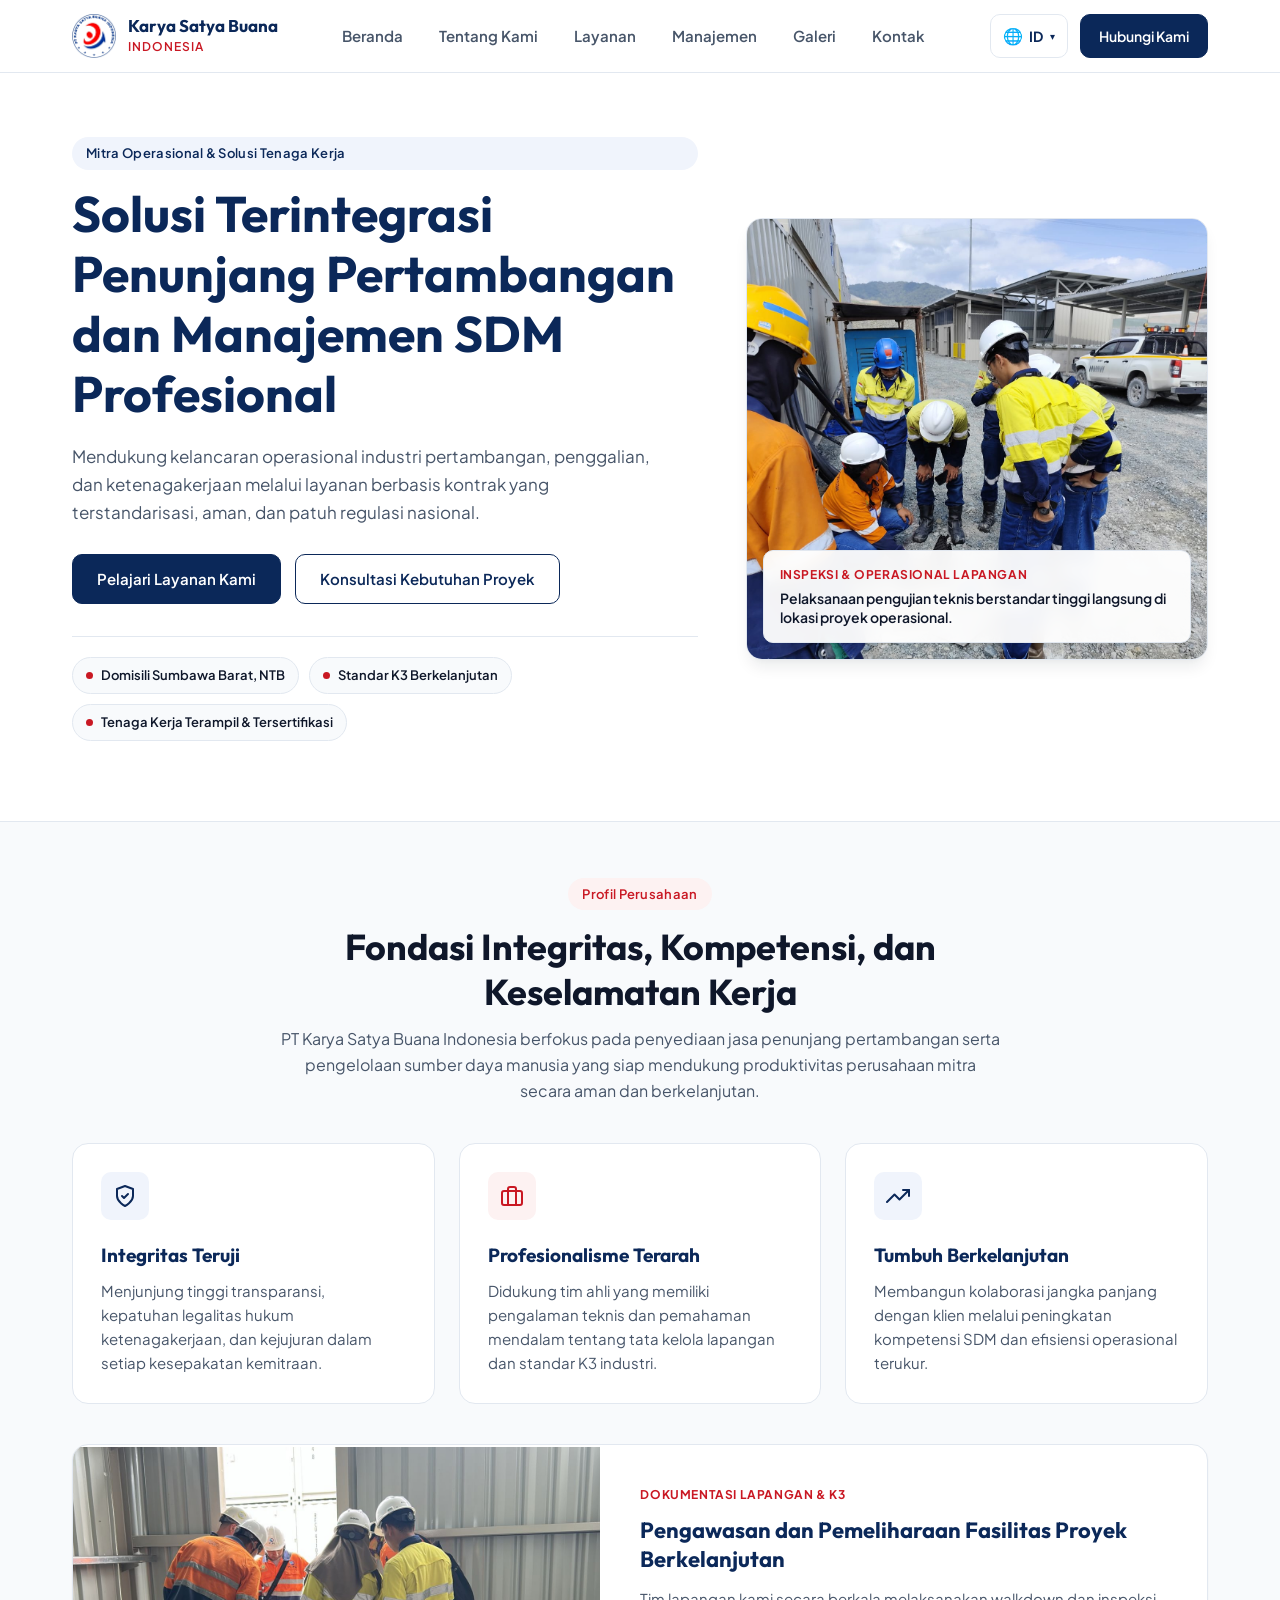
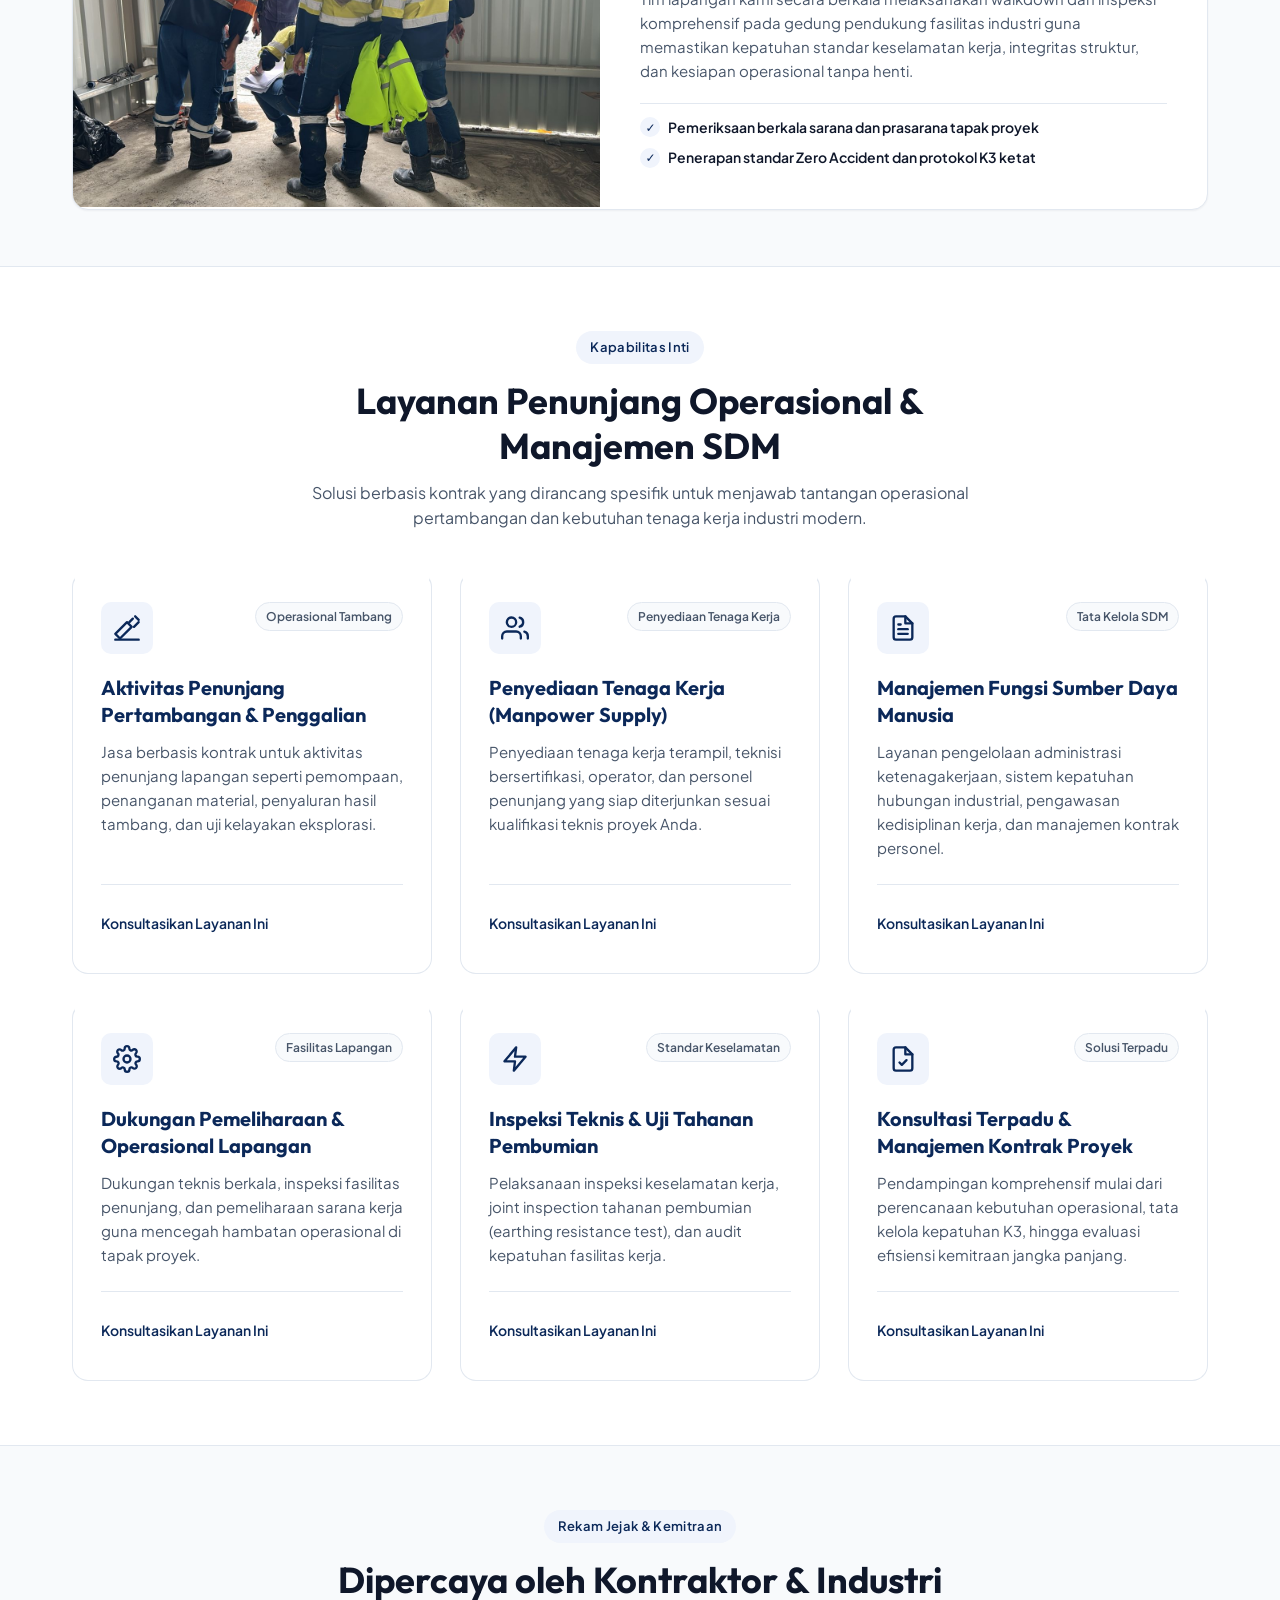
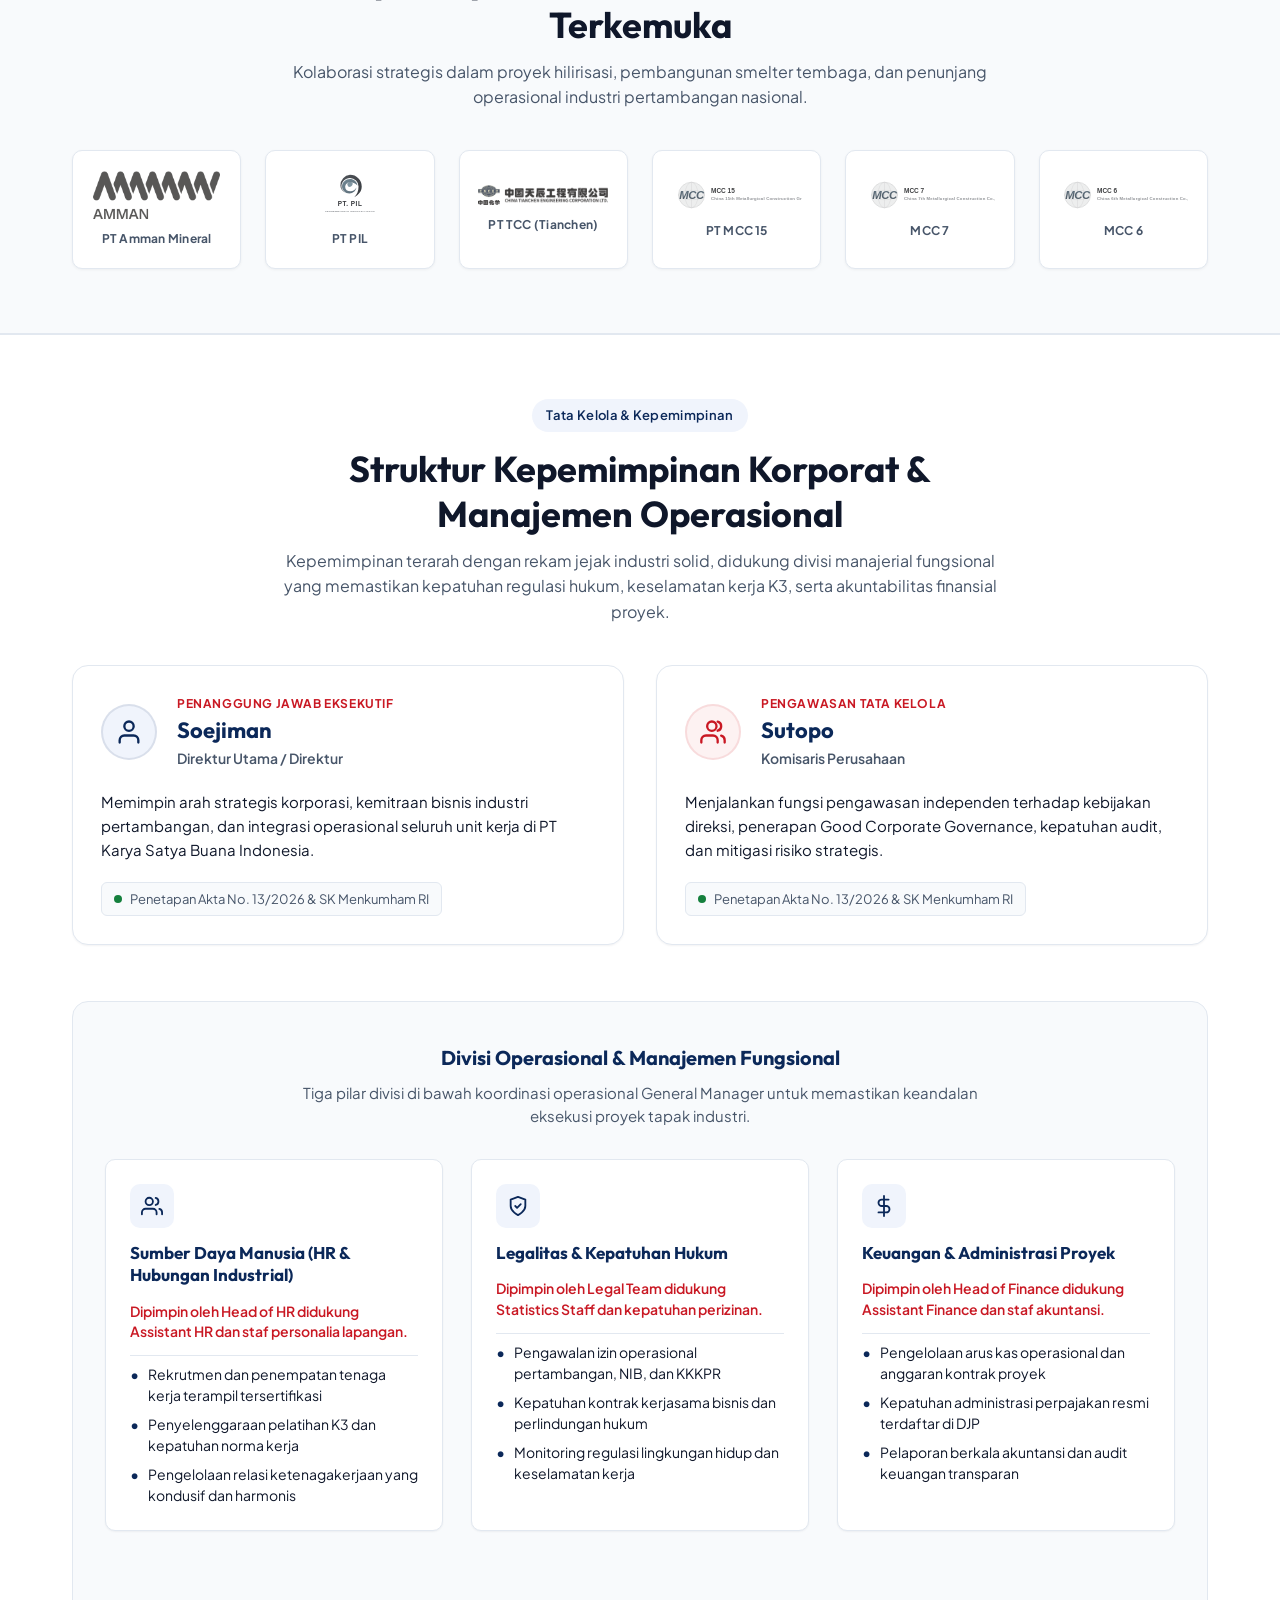
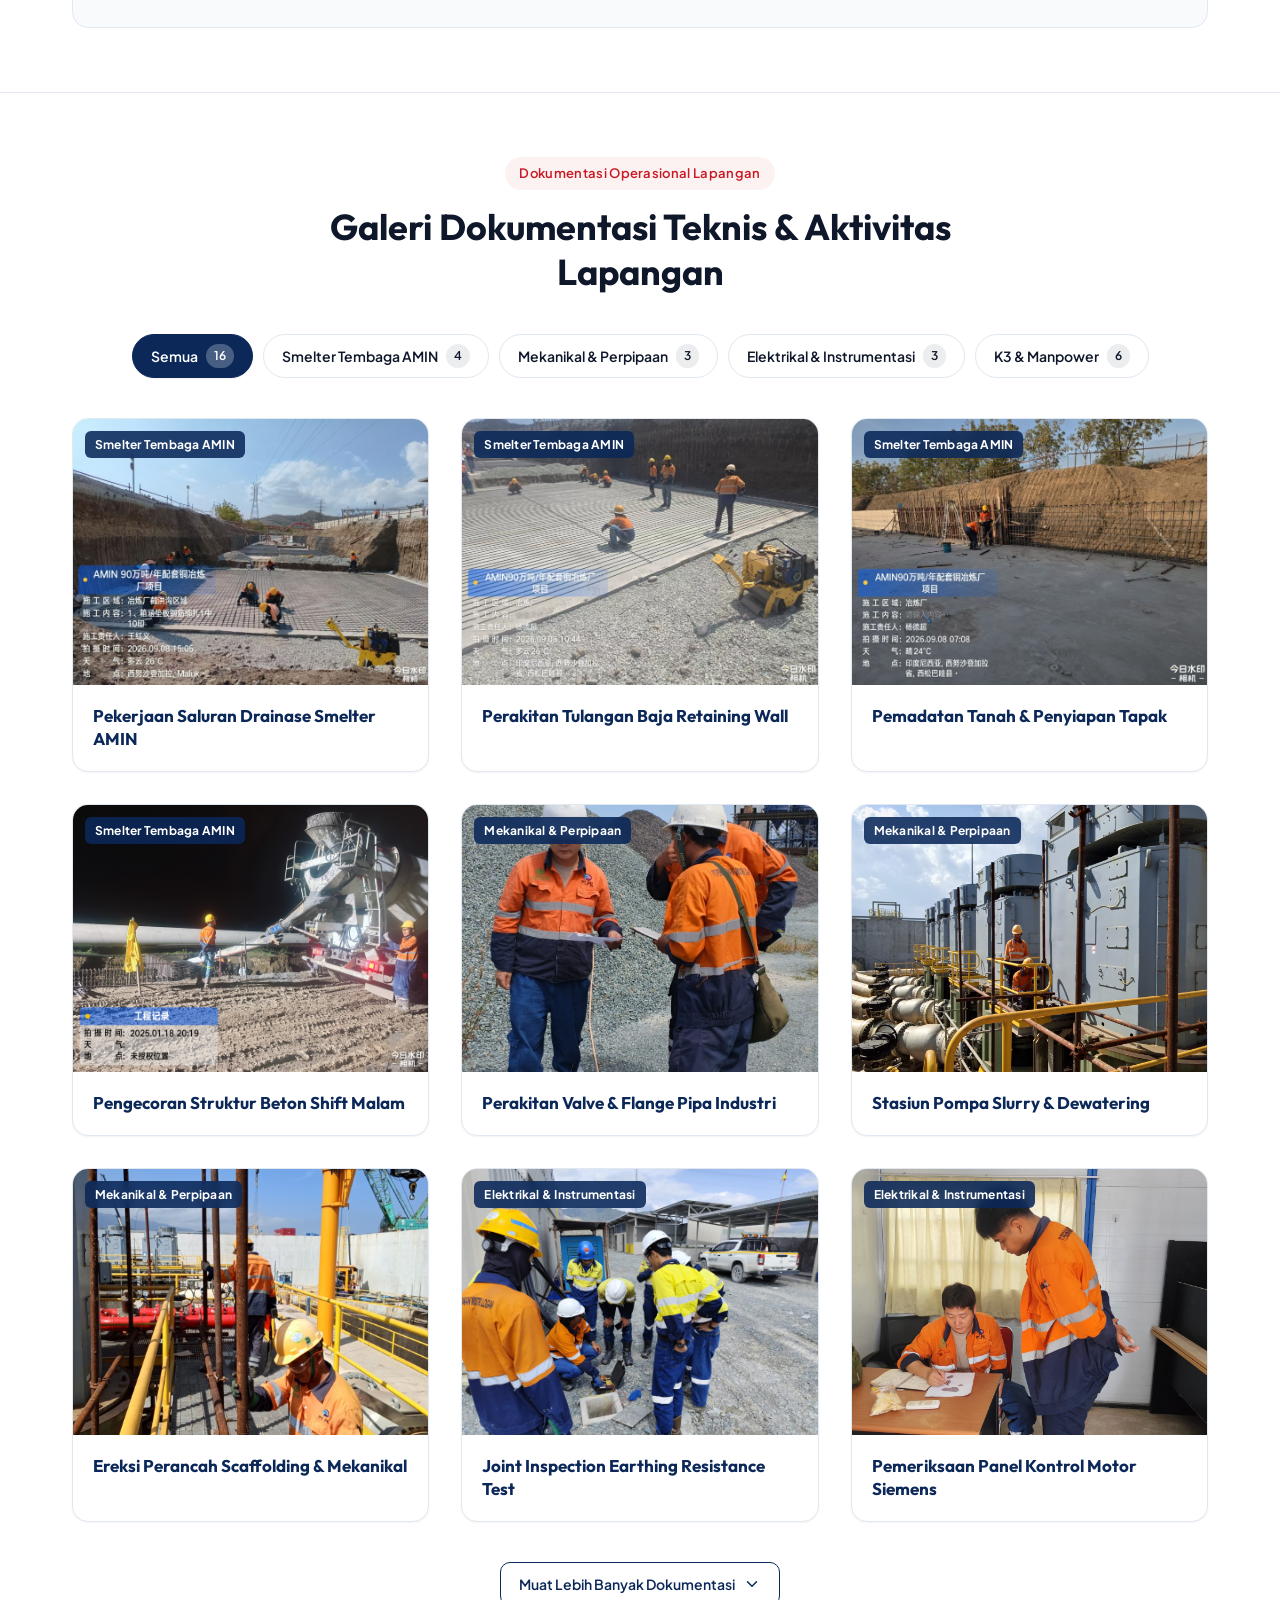
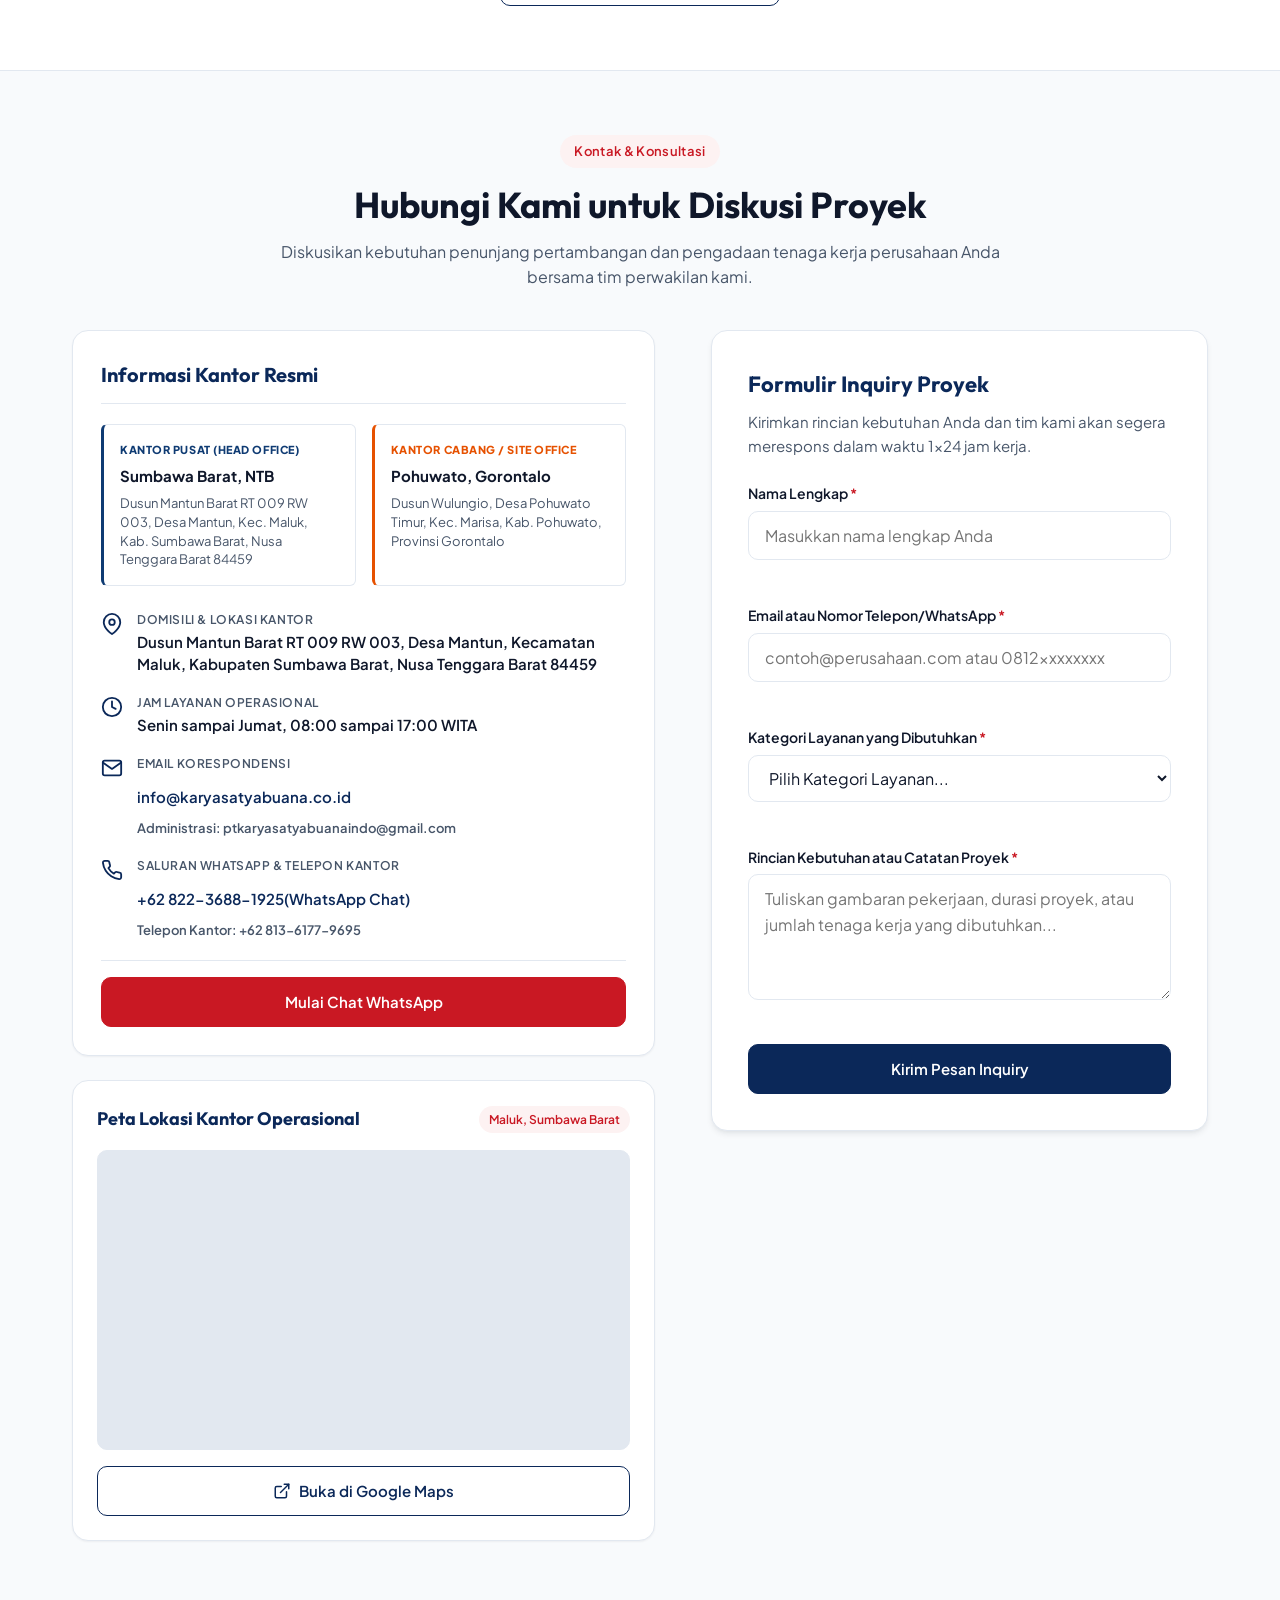
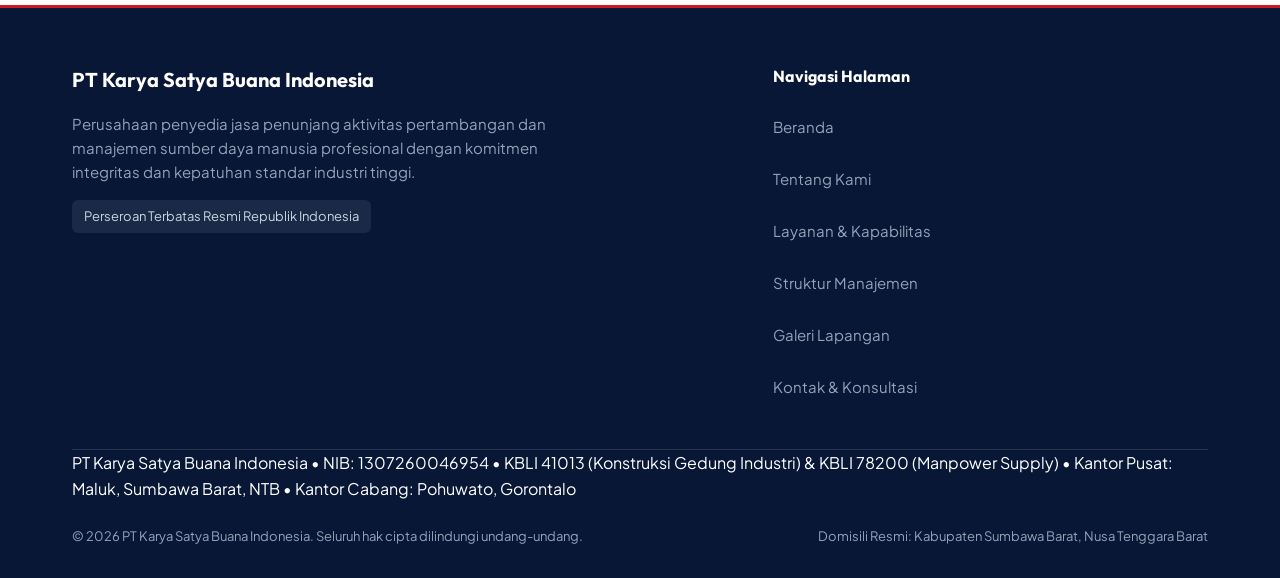
==== commit 624dc007: "feat(i18n): complete translation coverage for all sections - Add translations for contact details, f" ====
--- a/index.html
+++ b/index.html
@@ -263,7 +263,7 @@
       <div class="container">
         <div class="section-header">
           <div class="section-badge section-badge--accent">
-            <span>Profil Perusahaan</span>
+            <span data-i18n="about.badge">Profil Perusahaan</span>
           </div>
           <h2 class="section-title" id="about-title" data-i18n="about.title">Fondasi Integritas, Kompetensi, dan Keselamatan Kerja</h2>
           <p class="section-description" data-i18n="about.desc">PT Karya Satya Buana Indonesia berfokus pada penyediaan jasa penunjang pertambangan serta pengelolaan sumber daya manusia yang siap mendukung produktivitas perusahaan mitra secara aman dan berkelanjutan.</p>
@@ -331,7 +331,7 @@
       <div class="container">
         <div class="section-header">
           <div class="section-badge">
-            <span>Kapabilitas Inti</span>
+            <span data-i18n="services.badge">Kapabilitas Inti</span>
           </div>
           <h2 class="section-title" id="services-title" data-i18n="services.title">Layanan Penunjang Operasional &amp; Manajemen SDM</h2>
           <p class="section-description" data-i18n="services.desc">Solusi berbasis kontrak yang dirancang spesifik untuk menjawab tantangan operasional pertambangan dan kebutuhan tenaga kerja industri modern.</p>
@@ -467,7 +467,7 @@
       <div class="container">
         <div class="section-header">
           <div class="section-badge">
-            <span>Rekam Jejak &amp; Kemitraan</span>
+            <span data-i18n="partners.badge">Rekam Jejak &amp; Kemitraan</span>
           </div>
           <h2 class="section-title" id="partners-title" data-i18n="partners.title">Dipercaya oleh Kontraktor &amp; Industri Terkemuka</h2>
           <p class="section-description" data-i18n="partners.desc">Kolaborasi strategis dalam proyek hilirisasi, pembangunan smelter tembaga, dan penunjang operasional industri pertambangan nasional.</p>
@@ -511,7 +511,7 @@
       <div class="container">
         <div class="section-header">
           <div class="section-badge">
-            <span>Tata Kelola &amp; Kepemimpinan</span>
+            <span data-i18n="management.badge">Tata Kelola &amp; Kepemimpinan</span>
           </div>
           <h2 class="section-title" id="management-title" data-i18n="management.title">Struktur Kepemimpinan Korporat &amp; Manajemen Operasional</h2>
           <p class="section-description" data-i18n="management.desc">Kepemimpinan terarah dengan rekam jejak industri solid, didukung divisi manajerial fungsional yang memastikan kepatuhan regulasi hukum, keselamatan kerja K3, serta akuntabilitas finansial proyek.</p>
@@ -582,9 +582,9 @@
               <h4 class="division-card__title" data-i18n="management.divHrTitle">Sumber Daya Manusia (HR &amp; Hubungan Industrial)</h4>
               <p class="division-card__lead" data-i18n="management.divHrLead">Dipimpin oleh Head of HR didukung Assistant HR dan staf personalia lapangan.</p>
               <ul class="division-card__list">
-                <li>Rekrutmen dan penempatan tenaga kerja terampil tersertifikasi</li>
-                <li>Penyelenggaraan pelatihan K3 dan kepatuhan norma kerja</li>
-                <li>Pengelolaan relasi ketenagakerjaan yang kondusif dan harmonis</li>
+                <li data-i18n="management.divHrItem1">Rekrutmen dan penempatan tenaga kerja terampil tersertifikasi</li>
+                <li data-i18n="management.divHrItem2">Penyelenggaraan pelatihan K3 dan kepatuhan norma kerja</li>
+                <li data-i18n="management.divHrItem3">Pengelolaan relasi ketenagakerjaan yang kondusif dan harmonis</li>
               </ul>
             </div>
 
@@ -598,9 +598,9 @@
               <h4 class="division-card__title" data-i18n="management.divLegalTitle">Legalitas &amp; Kepatuhan Hukum</h4>
               <p class="division-card__lead" data-i18n="management.divLegalLead">Dipimpin oleh Legal Team didukung Statistics Staff dan kepatuhan perizinan.</p>
               <ul class="division-card__list">
-                <li>Pengawalan izin operasional pertambangan, NIB, dan KKKPR</li>
-                <li>Kepatuhan kontrak kerjasama bisnis dan perlindungan hukum</li>
-                <li>Monitoring regulasi lingkungan hidup dan keselamatan kerja</li>
+                <li data-i18n="management.divLegalItem1">Pengawalan izin operasional pertambangan, NIB, dan KKKPR</li>
+                <li data-i18n="management.divLegalItem2">Kepatuhan kontrak kerjasama bisnis dan perlindungan hukum</li>
+                <li data-i18n="management.divLegalItem3">Monitoring regulasi lingkungan hidup dan keselamatan kerja</li>
               </ul>
             </div>
 
@@ -614,9 +614,9 @@
               <h4 class="division-card__title" data-i18n="management.divFinTitle">Keuangan &amp; Administrasi Proyek</h4>
               <p class="division-card__lead" data-i18n="management.divFinLead">Dipimpin oleh Head of Finance didukung Assistant Finance dan staf akuntansi.</p>
               <ul class="division-card__list">
-                <li>Pengelolaan arus kas operasional dan anggaran kontrak proyek</li>
-                <li>Kepatuhan administrasi perpajakan resmi terdaftar di DJP</li>
-                <li>Pelaporan berkala akuntansi dan audit keuangan transparan</li>
+                <li data-i18n="management.divFinItem1">Pengelolaan arus kas operasional dan anggaran kontrak proyek</li>
+                <li data-i18n="management.divFinItem2">Kepatuhan administrasi perpajakan resmi terdaftar di DJP</li>
+                <li data-i18n="management.divFinItem3">Pelaporan berkala akuntansi dan audit keuangan transparan</li>
               </ul>
             </div>
           </div>
@@ -628,30 +628,30 @@
       <div class="container">
         <div class="section-header">
           <div class="section-badge section-badge--accent">
-            <span>Dokumentasi Operasional Lapangan</span>
+            <span data-i18n="gallery.badge">Dokumentasi Operasional Lapangan</span>
           </div>
           <h2 class="section-title" id="gallery-title" data-i18n="gallery.title">Galeri Dokumentasi Teknis &amp; Aktivitas Lapangan</h2>
         </div>
 
         <div class="gallery-filters" role="tablist" aria-label="Filter Kategori Galeri Portofolio">
           <button type="button" class="gallery-filter-btn is-active" role="tab" aria-selected="true" data-filter="all">
-            <span>Semua</span>
+            <span data-i18n="gallery.filterAll">Semua</span>
             <span class="gallery-filter-count">16</span>
           </button>
           <button type="button" class="gallery-filter-btn" role="tab" aria-selected="false" data-filter="smelter">
-            <span>Smelter Tembaga AMIN</span>
+            <span data-i18n="gallery.filterAmin">Smelter Tembaga AMIN</span>
             <span class="gallery-filter-count">4</span>
           </button>
           <button type="button" class="gallery-filter-btn" role="tab" aria-selected="false" data-filter="mechanical">
-            <span>Mekanikal &amp; Perpipaan</span>
+            <span data-i18n="gallery.filterPiping">Mekanikal &amp; Perpipaan</span>
             <span class="gallery-filter-count">3</span>
           </button>
           <button type="button" class="gallery-filter-btn" role="tab" aria-selected="false" data-filter="electrical">
-            <span>Elektrikal &amp; Instrumentasi</span>
+            <span data-i18n="gallery.filterElec">Elektrikal &amp; Instrumentasi</span>
             <span class="gallery-filter-count">3</span>
           </button>
           <button type="button" class="gallery-filter-btn" role="tab" aria-selected="false" data-filter="safety-manpower">
-            <span>K3 &amp; Manpower</span>
+            <span data-i18n="gallery.filterK3">K3 &amp; Manpower</span>
             <span class="gallery-filter-count">6</span>
           </button>
         </div>
@@ -660,7 +660,7 @@
           <article class="gallery-card gallery-item" data-category="smelter" tabindex="0" role="button" aria-haspopup="dialog" aria-label="Lihat foto Pekerjaan Saluran Drainase Smelter AMIN">
             <div class="gallery-card__media gallery-item__media">
               <img src="assets/images/gallery/smelter-amin-culvert-drainage.jpeg" alt="Pemasangan bekisting dan saluran drainase proyek fasilitas smelter tembaga AMIN Sumbawa Barat oleh PT KSBI" class="gallery-card__img gallery-item__image" width="600" height="450" loading="lazy">
-              <span class="gallery-card__badge">Smelter Tembaga AMIN</span>
+              <span class="gallery-card__badge" data-i18n="gallery.filterAmin">Smelter Tembaga AMIN</span>
               <div class="gallery-card__overlay" aria-hidden="true">
                 <svg class="gallery-card__zoom-icon" viewBox="0 0 24 24" fill="none" stroke="currentColor" stroke-width="2" stroke-linecap="round" stroke-linejoin="round" width="24" height="24">
                   <circle cx="11" cy="11" r="8"></circle>
@@ -678,7 +678,7 @@
           <article class="gallery-card gallery-item" data-category="smelter" tabindex="0" role="button" aria-haspopup="dialog" aria-label="Lihat foto Perakitan Tulangan Baja Retaining Wall">
             <div class="gallery-card__media gallery-item__media">
               <img src="assets/images/gallery/smelter-amin-rebar-reinforcement.jpeg" alt="Perakitan tulangan rebar baja dinding penahan tanah proyek smelter tembaga AMIN oleh tenaga kerja PT KSBI" class="gallery-card__img gallery-item__image" width="600" height="450" loading="lazy">
-              <span class="gallery-card__badge">Smelter Tembaga AMIN</span>
+              <span class="gallery-card__badge" data-i18n="gallery.filterAmin">Smelter Tembaga AMIN</span>
               <div class="gallery-card__overlay" aria-hidden="true">
                 <svg class="gallery-card__zoom-icon" viewBox="0 0 24 24" fill="none" stroke="currentColor" stroke-width="2" stroke-linecap="round" stroke-linejoin="round" width="24" height="24">
                   <circle cx="11" cy="11" r="8"></circle>
@@ -696,7 +696,7 @@
           <article class="gallery-card gallery-item" data-category="smelter" tabindex="0" role="button" aria-haspopup="dialog" aria-label="Lihat foto Pemadatan Tanah &amp; Penyiapan Tapak">
             <div class="gallery-card__media gallery-item__media">
               <img src="assets/images/gallery/smelter-amin-groundwork-compaction.jpeg" alt="Operasi pemadatan tanah tapak konstruksi menggunakan alat berat vibratory roller oleh tim lapangan PT KSBI" class="gallery-card__img gallery-item__image" width="600" height="450" loading="lazy">
-              <span class="gallery-card__badge">Smelter Tembaga AMIN</span>
+              <span class="gallery-card__badge" data-i18n="gallery.filterAmin">Smelter Tembaga AMIN</span>
               <div class="gallery-card__overlay" aria-hidden="true">
                 <svg class="gallery-card__zoom-icon" viewBox="0 0 24 24" fill="none" stroke="currentColor" stroke-width="2" stroke-linecap="round" stroke-linejoin="round" width="24" height="24">
                   <circle cx="11" cy="11" r="8"></circle>
@@ -714,7 +714,7 @@
           <article class="gallery-card gallery-item" data-category="smelter" tabindex="0" role="button" aria-haspopup="dialog" aria-label="Lihat foto Pengecoran Struktur Beton Shift Malam">
             <div class="gallery-card__media gallery-item__media">
               <img src="assets/images/gallery/smelter-amin-concrete-casting-night.jpeg" alt="Operasi pengecoran beton malam hari struktur smelter tembaga AMIN dengan penerangan tower lamp oleh PT KSBI" class="gallery-card__img gallery-item__image" width="600" height="450" loading="lazy">
-              <span class="gallery-card__badge">Smelter Tembaga AMIN</span>
+              <span class="gallery-card__badge" data-i18n="gallery.filterAmin">Smelter Tembaga AMIN</span>
               <div class="gallery-card__overlay" aria-hidden="true">
                 <svg class="gallery-card__zoom-icon" viewBox="0 0 24 24" fill="none" stroke="currentColor" stroke-width="2" stroke-linecap="round" stroke-linejoin="round" width="24" height="24">
                   <circle cx="11" cy="11" r="8"></circle>
@@ -732,7 +732,7 @@
           <article class="gallery-card gallery-item" data-category="mechanical" tabindex="0" role="button" aria-haspopup="dialog" aria-label="Lihat foto Perakitan Valve &amp; Flange Pipa Industri">
             <div class="gallery-card__media gallery-item__media">
               <img src="assets/images/gallery/mechanical-piping-flange-valve.jpeg" alt="Teknisi mekanikal PT KSBI melakukan perakitan flange dan katup valve pipa transmisi industri bertekanan" class="gallery-card__img gallery-item__image" width="600" height="450" loading="lazy">
-              <span class="gallery-card__badge">Mekanikal &amp; Perpipaan</span>
+              <span class="gallery-card__badge" data-i18n="gallery.filterPiping">Mekanikal &amp; Perpipaan</span>
               <div class="gallery-card__overlay" aria-hidden="true">
                 <svg class="gallery-card__zoom-icon" viewBox="0 0 24 24" fill="none" stroke="currentColor" stroke-width="2" stroke-linecap="round" stroke-linejoin="round" width="24" height="24">
                   <circle cx="11" cy="11" r="8"></circle>
@@ -750,7 +750,7 @@
           <article class="gallery-card gallery-item" data-category="mechanical" tabindex="0" role="button" aria-haspopup="dialog" aria-label="Lihat foto Pemasangan Stasiun Pompa Slurry">
             <div class="gallery-card__media gallery-item__media">
               <img src="assets/images/gallery/mechanical-slurry-pump-station.jpeg" alt="Deretan unit pompa slurry industri dan manifold pipa berdiameter besar di site pemrosesan tambang PT KSBI" class="gallery-card__img gallery-item__image" width="600" height="450" loading="lazy">
-              <span class="gallery-card__badge">Pompa &amp; Dewatering</span>
+              <span class="gallery-card__badge" data-i18n="gallery.filterPiping">Pompa &amp; Dewatering</span>
               <div class="gallery-card__overlay" aria-hidden="true">
                 <svg class="gallery-card__zoom-icon" viewBox="0 0 24 24" fill="none" stroke="currentColor" stroke-width="2" stroke-linecap="round" stroke-linejoin="round" width="24" height="24">
                   <circle cx="11" cy="11" r="8"></circle>
@@ -768,7 +768,7 @@
           <article class="gallery-card gallery-item" data-category="mechanical" tabindex="0" role="button" aria-haspopup="dialog" aria-label="Lihat foto Perakitan Scaffolding Baja Modular">
             <div class="gallery-card__media gallery-item__media">
               <img src="assets/images/gallery/mechanical-scaffolding-erection.jpeg" alt="Pemasangan struktur perancah scaffolding pada platform instalasi industri tambang dengan standar K3 PT KSBI" class="gallery-card__img gallery-item__image" width="600" height="450" loading="lazy">
-              <span class="gallery-card__badge">Mekanikal &amp; Scaffolding</span>
+              <span class="gallery-card__badge" data-i18n="gallery.filterPiping">Mekanikal &amp; Scaffolding</span>
               <div class="gallery-card__overlay" aria-hidden="true">
                 <svg class="gallery-card__zoom-icon" viewBox="0 0 24 24" fill="none" stroke="currentColor" stroke-width="2" stroke-linecap="round" stroke-linejoin="round" width="24" height="24">
                   <circle cx="11" cy="11" r="8"></circle>
@@ -786,7 +786,7 @@
           <article class="gallery-card gallery-item" data-category="electrical" tabindex="0" role="button" aria-haspopup="dialog" aria-label="Lihat foto Joint Inspection Earthing Resistance Test">
             <div class="gallery-card__media gallery-item__media">
               <img src="assets/images/gallery/electrical-earthing-resistance-test.jpeg" alt="Inspeksi bersama pengujian tahanan pembumian sistem kelistrikan di site tambang Sumbawa Barat oleh tim PT Karya Satya Buana Indonesia" class="gallery-card__img gallery-item__image" width="600" height="450" loading="lazy">
-              <span class="gallery-card__badge">Uji Kelistrikan &amp; K3</span>
+              <span class="gallery-card__badge" data-i18n="gallery.filterElec">Uji Kelistrikan &amp; K3</span>
               <div class="gallery-card__overlay" aria-hidden="true">
                 <svg class="gallery-card__zoom-icon" viewBox="0 0 24 24" fill="none" stroke="currentColor" stroke-width="2" stroke-linecap="round" stroke-linejoin="round" width="24" height="24">
                   <circle cx="11" cy="11" r="8"></circle>
@@ -804,7 +804,7 @@
           <article class="gallery-card gallery-item" data-category="electrical" tabindex="0" role="button" aria-haspopup="dialog" aria-label="Lihat foto Pemeriksaan Panel Kontrol Motor Siemens">
             <div class="gallery-card__media gallery-item__media">
               <img src="assets/images/gallery/electrical-siemens-mcc-panel.jpeg" alt="Teknisi elektrikal PT KSBI memeriksa wiring dan modul kontrol inverter Siemens S120 di ruang MCC tapak proyek" class="gallery-card__img gallery-item__image" width="600" height="450" loading="lazy">
-              <span class="gallery-card__badge">Elektrikal &amp; Instrumentasi</span>
+              <span class="gallery-card__badge" data-i18n="gallery.filterElec">Elektrikal &amp; Instrumentasi</span>
               <div class="gallery-card__overlay" aria-hidden="true">
                 <svg class="gallery-card__zoom-icon" viewBox="0 0 24 24" fill="none" stroke="currentColor" stroke-width="2" stroke-linecap="round" stroke-linejoin="round" width="24" height="24">
                   <circle cx="11" cy="11" r="8"></circle>
@@ -822,7 +822,7 @@
           <article class="gallery-card gallery-item" data-category="electrical" tabindex="0" role="button" aria-haspopup="dialog" aria-label="Lihat foto Kalibrasi Flow Transmitter &amp; Instrumentasi">
             <div class="gallery-card__media gallery-item__media">
               <img src="assets/images/gallery/electrical-transmitter-calibration.jpeg" alt="Pengujian transmisi sinyal instrumen lapangan ke ruang kendali otomatis industri pertambangan PT KSBI" class="gallery-card__img gallery-item__image" width="600" height="450" loading="lazy">
-              <span class="gallery-card__badge">Instrumentasi &amp; Kontrol</span>
+              <span class="gallery-card__badge" data-i18n="gallery.filterElec">Instrumentasi &amp; Kontrol</span>
               <div class="gallery-card__overlay" aria-hidden="true">
                 <svg class="gallery-card__zoom-icon" viewBox="0 0 24 24" fill="none" stroke="currentColor" stroke-width="2" stroke-linecap="round" stroke-linejoin="round" width="24" height="24">
                   <circle cx="11" cy="11" r="8"></circle>
@@ -840,7 +840,7 @@
           <article class="gallery-card gallery-item" data-category="safety-manpower" tabindex="0" role="button" aria-haspopup="dialog" aria-label="Lihat foto Toolbox Meeting &amp; Safety Briefing">
             <div class="gallery-card__media gallery-item__media">
               <img src="assets/images/gallery/safety-toolbox-meeting.jpeg" alt="Briefing keselamatan kerja pagi toolbox meeting tim operasional PT KSBI di area site Maluk" class="gallery-card__img gallery-item__image" width="600" height="450" loading="lazy">
-              <span class="gallery-card__badge">Briefing K3 &amp; Safety</span>
+              <span class="gallery-card__badge" data-i18n="gallery.filterK3">Briefing K3 &amp; Safety</span>
               <div class="gallery-card__overlay" aria-hidden="true">
                 <svg class="gallery-card__zoom-icon" viewBox="0 0 24 24" fill="none" stroke="currentColor" stroke-width="2" stroke-linecap="round" stroke-linejoin="round" width="24" height="24">
                   <circle cx="11" cy="11" r="8"></circle>
@@ -858,7 +858,7 @@
           <article class="gallery-card gallery-item" data-category="safety-manpower" tabindex="0" role="button" aria-haspopup="dialog" aria-label="Lihat foto Walkdown Gedung Pendukung Proyek">
             <div class="gallery-card__media gallery-item__media">
               <img src="assets/images/gallery/safety-support-building-walkdown.jpeg" alt="Pemeriksaan teknis walkdown berkala struktur gedung pendukung fasilitas operasional industri tambang PT KSBI" class="gallery-card__img gallery-item__image" width="600" height="450" loading="lazy">
-              <span class="gallery-card__badge">Inspeksi Fasilitas</span>
+              <span class="gallery-card__badge" data-i18n="gallery.filterK3">Inspeksi Fasilitas</span>
               <div class="gallery-card__overlay" aria-hidden="true">
                 <svg class="gallery-card__zoom-icon" viewBox="0 0 24 24" fill="none" stroke="currentColor" stroke-width="2" stroke-linecap="round" stroke-linejoin="round" width="24" height="24">
                   <circle cx="11" cy="11" r="8"></circle>
@@ -876,7 +876,7 @@
           <article class="gallery-card gallery-item" data-category="safety-manpower" tabindex="0" role="button" aria-haspopup="dialog" aria-label="Lihat foto Tenaga Kerja Sipil Penyiapan Tapak">
             <div class="gallery-card__media gallery-item__media">
               <img src="assets/images/gallery/manpower-civil-earthwork.jpeg" alt="Penyediaan tenaga kerja konstruksi sipil PT KSBI pada penggalian fondasi saluran tapak industri" class="gallery-card__img gallery-item__image" width="600" height="450" loading="lazy">
-              <span class="gallery-card__badge">K3 &amp; Manpower</span>
+              <span class="gallery-card__badge" data-i18n="gallery.filterK3">K3 &amp; Manpower</span>
               <div class="gallery-card__overlay" aria-hidden="true">
                 <svg class="gallery-card__zoom-icon" viewBox="0 0 24 24" fill="none" stroke="currentColor" stroke-width="2" stroke-linecap="round" stroke-linejoin="round" width="24" height="24">
                   <circle cx="11" cy="11" r="8"></circle>
@@ -894,7 +894,7 @@
           <article class="gallery-card gallery-item" data-category="safety-manpower" tabindex="0" role="button" aria-haspopup="dialog" aria-label="Lihat foto Kru Operasional Lapangan Terkualifikasi">
             <div class="gallery-card__media gallery-item__media">
               <img src="assets/images/gallery/manpower-operations-crew.jpeg" alt="Formasi tim kru operasional lapangan PT KSBI dengan kelengkapan alat pelindung diri standar pertambangan" class="gallery-card__img gallery-item__image" width="600" height="450" loading="lazy">
-              <span class="gallery-card__badge">K3 &amp; Manpower</span>
+              <span class="gallery-card__badge" data-i18n="gallery.filterK3">K3 &amp; Manpower</span>
               <div class="gallery-card__overlay" aria-hidden="true">
                 <svg class="gallery-card__zoom-icon" viewBox="0 0 24 24" fill="none" stroke="currentColor" stroke-width="2" stroke-linecap="round" stroke-linejoin="round" width="24" height="24">
                   <circle cx="11" cy="11" r="8"></circle>
@@ -912,7 +912,7 @@
           <article class="gallery-card gallery-item" data-category="safety-manpower" tabindex="0" role="button" aria-haspopup="dialog" aria-label="Lihat foto Dukungan Manpower Fabrikasi Pipa">
             <div class="gallery-card__media gallery-item__media">
               <img src="assets/images/gallery/manpower-pipe-spool-fabrication.jpeg" alt="Fabrikasi dan pemotongan spool pipa pendukung jalur dewatering tapak industri oleh fitter PT KSBI" class="gallery-card__img gallery-item__image" width="600" height="450" loading="lazy">
-              <span class="gallery-card__badge">K3 &amp; Manpower</span>
+              <span class="gallery-card__badge" data-i18n="gallery.filterK3">K3 &amp; Manpower</span>
               <div class="gallery-card__overlay" aria-hidden="true">
                 <svg class="gallery-card__zoom-icon" viewBox="0 0 24 24" fill="none" stroke="currentColor" stroke-width="2" stroke-linecap="round" stroke-linejoin="round" width="24" height="24">
                   <circle cx="11" cy="11" r="8"></circle>
@@ -930,7 +930,7 @@
           <article class="gallery-card gallery-item" data-category="safety-manpower" tabindex="0" role="button" aria-haspopup="dialog" aria-label="Lihat foto Pemasangan Rangka Baja &amp; Partisi">
             <div class="gallery-card__media gallery-item__media">
               <img src="assets/images/gallery/manpower-structural-steel-fitting.jpeg" alt="Penyesuaian klem dan perancah baja penunjang struktur bangunan bertingkat oleh teknisi PT KSBI" class="gallery-card__img gallery-item__image" width="600" height="450" loading="lazy">
-              <span class="gallery-card__badge">K3 &amp; Manpower</span>
+              <span class="gallery-card__badge" data-i18n="gallery.filterK3">K3 &amp; Manpower</span>
               <div class="gallery-card__overlay" aria-hidden="true">
                 <svg class="gallery-card__zoom-icon" viewBox="0 0 24 24" fill="none" stroke="currentColor" stroke-width="2" stroke-linecap="round" stroke-linejoin="round" width="24" height="24">
                   <circle cx="11" cy="11" r="8"></circle>
@@ -961,7 +961,7 @@
       <div class="container">
         <div class="section-header">
           <div class="section-badge section-badge--accent">
-            <span>Kontak &amp; Konsultasi</span>
+            <span data-i18n="contact.badge">Kontak &amp; Konsultasi</span>
           </div>
           <h2 class="section-title" id="contact-title" data-i18n="contact.title">Hubungi Kami untuk Diskusi Proyek</h2>
           <p class="section-description" data-i18n="contact.desc">Diskusikan kebutuhan penunjang pertambangan dan pengadaan tenaga kerja perusahaan Anda bersama tim perwakilan kami.</p>
@@ -970,7 +970,7 @@
         <div class="contact-grid">
           <div class="contact-info">
             <div class="contact-card">
-              <h3 class="contact-card__title">Informasi Kantor Resmi</h3>
+              <h3 class="contact-card__title" data-i18n="contact.infoTitle">Informasi Kantor Resmi</h3>
               
               <div class="office-grid">
                 <div class="office-card office-card--head">
@@ -991,7 +991,7 @@
                     <circle cx="12" cy="10" r="3"></circle>
                   </svg>
                   <div class="contact-detail-content">
-                    <span class="contact-detail-label">Domisili &amp; Lokasi Kantor</span>
+                    <span class="contact-detail-label" data-i18n="contact.domicileLabel">Domisili &amp; Lokasi Kantor</span>
                     <span class="contact-detail-value">Dusun Mantun Barat RT 009 RW 003, Desa Mantun, Kecamatan Maluk, Kabupaten Sumbawa Barat, Nusa Tenggara Barat 84459</span>
                   </div>
                 </li>
@@ -1003,7 +1003,7 @@
                   </svg>
                   <div class="contact-detail-content">
                     <span class="contact-detail-label" data-i18n="contact.officeHours">Jam Layanan Operasional</span>
-                    <span class="contact-detail-value">Senin sampai Jumat, 08:00 sampai 17:00 WITA</span>
+                    <span class="contact-detail-value" data-i18n="contact.officeHoursVal">Senin sampai Jumat, 08:00 sampai 17:00 WITA</span>
                   </div>
                 </li>
 
@@ -1013,9 +1013,9 @@
                     <polyline points="22,6 12,13 2,6"></polyline>
                   </svg>
                   <div class="contact-detail-content">
-                    <span class="contact-detail-label">Email Korespondensi</span>
+                    <span class="contact-detail-label" data-i18n="contact.emailLabel">Email Korespondensi</span>
                     <a href="mailto:info@karyasatyabuana.co.id" class="contact-detail-value contact-detail-link">info@karyasatyabuana.co.id</a>
-                    <span class="contact-detail-value" style="font-size: 0.8125rem; color: var(--color-text-muted);">Administrasi: ptkaryasatyabuanaindo@gmail.com</span>
+                    <span class="contact-detail-value" style="font-size: 0.8125rem; color: var(--color-text-muted);" data-i18n="contact.emailAdmin">Administrasi: ptkaryasatyabuanaindo@gmail.com</span>
                   </div>
                 </li>
 
@@ -1024,15 +1024,15 @@
                     <path d="M22 16.92v3a2 2 0 0 1-2.18 2 19.79 19.79 0 0 1-8.63-3.07 19.5 19.5 0 0 1-6-6 19.79 19.79 0 0 1-3.07-8.67A2 2 0 0 1 4.11 2h3a2 2 0 0 1 2 1.72 12.84 12.84 0 0 0 .7 2.81 2 2 0 0 1-.45 2.11L8.09 9.91a16 16 0 0 0 6 6l1.27-1.27a2 2 0 0 1 2.11-.45 12.84 12.84 0 0 0 2.81.7A2 2 0 0 1 22 16.92z"></path>
                   </svg>
                   <div class="contact-detail-content">
-                    <span class="contact-detail-label">Saluran WhatsApp &amp; Telepon Kantor</span>
-                    <a href="https://wa.me/6282236881925?text=Halo%20Tim%20PT%20Karya%20Satya%20Buana%20Indonesia%2C%20saya%20tertarik%20untuk%20berkonsultasi%20mengenai%20kebutuhan%20operasional%20perusahaan." class="contact-detail-value contact-detail-link" target="_blank" rel="noopener noreferrer">+62 822-3688-1925 (WhatsApp Chat)</a>
-                    <span class="contact-detail-value" style="font-size: 0.8125rem; color: var(--color-text-muted);">Telepon Kantor: +62 813-6177-9695</span>
+                    <span class="contact-detail-label" data-i18n="contact.phoneLabel">Saluran WhatsApp &amp; Telepon Kantor</span>
+                    <a href="https://wa.me/6282236881925?text=Halo%20Tim%20PT%20Karya%20Satya%20Buana%20Indonesia%2C%20saya%20tertarik%20untuk%20berkonsultasi%20mengenai%20kebutuhan%20operasional%20perusahaan." class="contact-detail-value contact-detail-link" target="_blank" rel="noopener noreferrer">+62 822-3688-1925 <span data-i18n="contact.waChatLabel">(WhatsApp Chat)</span></a>
+                    <span class="contact-detail-value" style="font-size: 0.8125rem; color: var(--color-text-muted);" data-i18n="contact.officePhone">Telepon Kantor: +62 813-6177-9695</span>
                   </div>
                 </li>
               </ul>
 
               <div class="contact-card__cta">
-                <a href="https://wa.me/6282236881925?text=Halo%20Tim%20PT%20Karya%20Satya%20Buana%20Indonesia%2C%20saya%20tertarik%20untuk%20berkonsultasi%20mengenai%20kebutuhan%20operasional%20perusahaan." class="btn btn--accent btn--full" target="_blank" rel="noopener noreferrer">Mulai Chat WhatsApp</a>
+                <a href="https://wa.me/6282236881925?text=Halo%20Tim%20PT%20Karya%20Satya%20Buana%20Indonesia%2C%20saya%20tertarik%20untuk%20berkonsultasi%20mengenai%20kebutuhan%20operasional%20perusahaan." class="btn btn--accent btn--full" target="_blank" rel="noopener noreferrer" data-i18n="contact.waBtn">Mulai Chat WhatsApp</a>
               </div>
             </div>
 
@@ -1125,19 +1125,19 @@
           <div class="footer-brand__title">PT Karya Satya Buana Indonesia</div>
           <p class="footer-brand__description" data-i18n="footer.desc">Perusahaan penyedia jasa penunjang aktivitas pertambangan dan manajemen sumber daya manusia profesional dengan komitmen integritas dan kepatuhan standar industri tinggi.</p>
           <div class="footer-legal-tag">
-            <span>Perseroan Terbatas Resmi Republik Indonesia</span>
+            <span data-i18n="footer.legalBadge">Perseroan Terbatas Resmi Republik Indonesia</span>
           </div>
         </div>
 
         <div class="footer-nav">
           <div class="footer-nav__title" data-i18n="footer.quickNavTitle">Navigasi Halaman</div>
           <ul class="footer-nav__list">
-            <li><a href="#hero" class="footer-nav__link">Beranda</a></li>
-            <li><a href="#about" class="footer-nav__link">Tentang Kami</a></li>
-            <li><a href="#services" class="footer-nav__link">Layanan &amp; Kapabilitas</a></li>
-            <li><a href="#management" class="footer-nav__link">Struktur Manajemen</a></li>
-            <li><a href="#gallery" class="footer-nav__link">Galeri Lapangan</a></li>
-            <li><a href="#contact" class="footer-nav__link">Kontak &amp; Konsultasi</a></li>
+            <li><a href="#hero" class="footer-nav__link" data-i18n="footer.navHome">Beranda</a></li>
+            <li><a href="#about" class="footer-nav__link" data-i18n="footer.navAbout">Tentang Kami</a></li>
+            <li><a href="#services" class="footer-nav__link" data-i18n="footer.navServices">Layanan &amp; Kapabilitas</a></li>
+            <li><a href="#management" class="footer-nav__link" data-i18n="footer.navManagement">Struktur Manajemen</a></li>
+            <li><a href="#gallery" class="footer-nav__link" data-i18n="footer.navGallery">Galeri Lapangan</a></li>
+            <li><a href="#contact" class="footer-nav__link" data-i18n="footer.navContact">Kontak &amp; Konsultasi</a></li>
           </ul>
         </div>
       </div>
@@ -1148,7 +1148,7 @@
 
       <div class="footer-bottom">
         <div data-i18n="footer.copyright">&copy; 2026 PT Karya Satya Buana Indonesia. Seluruh hak cipta dilindungi undang-undang.</div>
-        <div>Domisili Resmi: Kabupaten Sumbawa Barat, Nusa Tenggara Barat</div>
+        <div data-i18n="footer.domicile">Domisili Resmi: Kabupaten Sumbawa Barat, Nusa Tenggara Barat</div>
       </div>
     </div>
   </footer>
